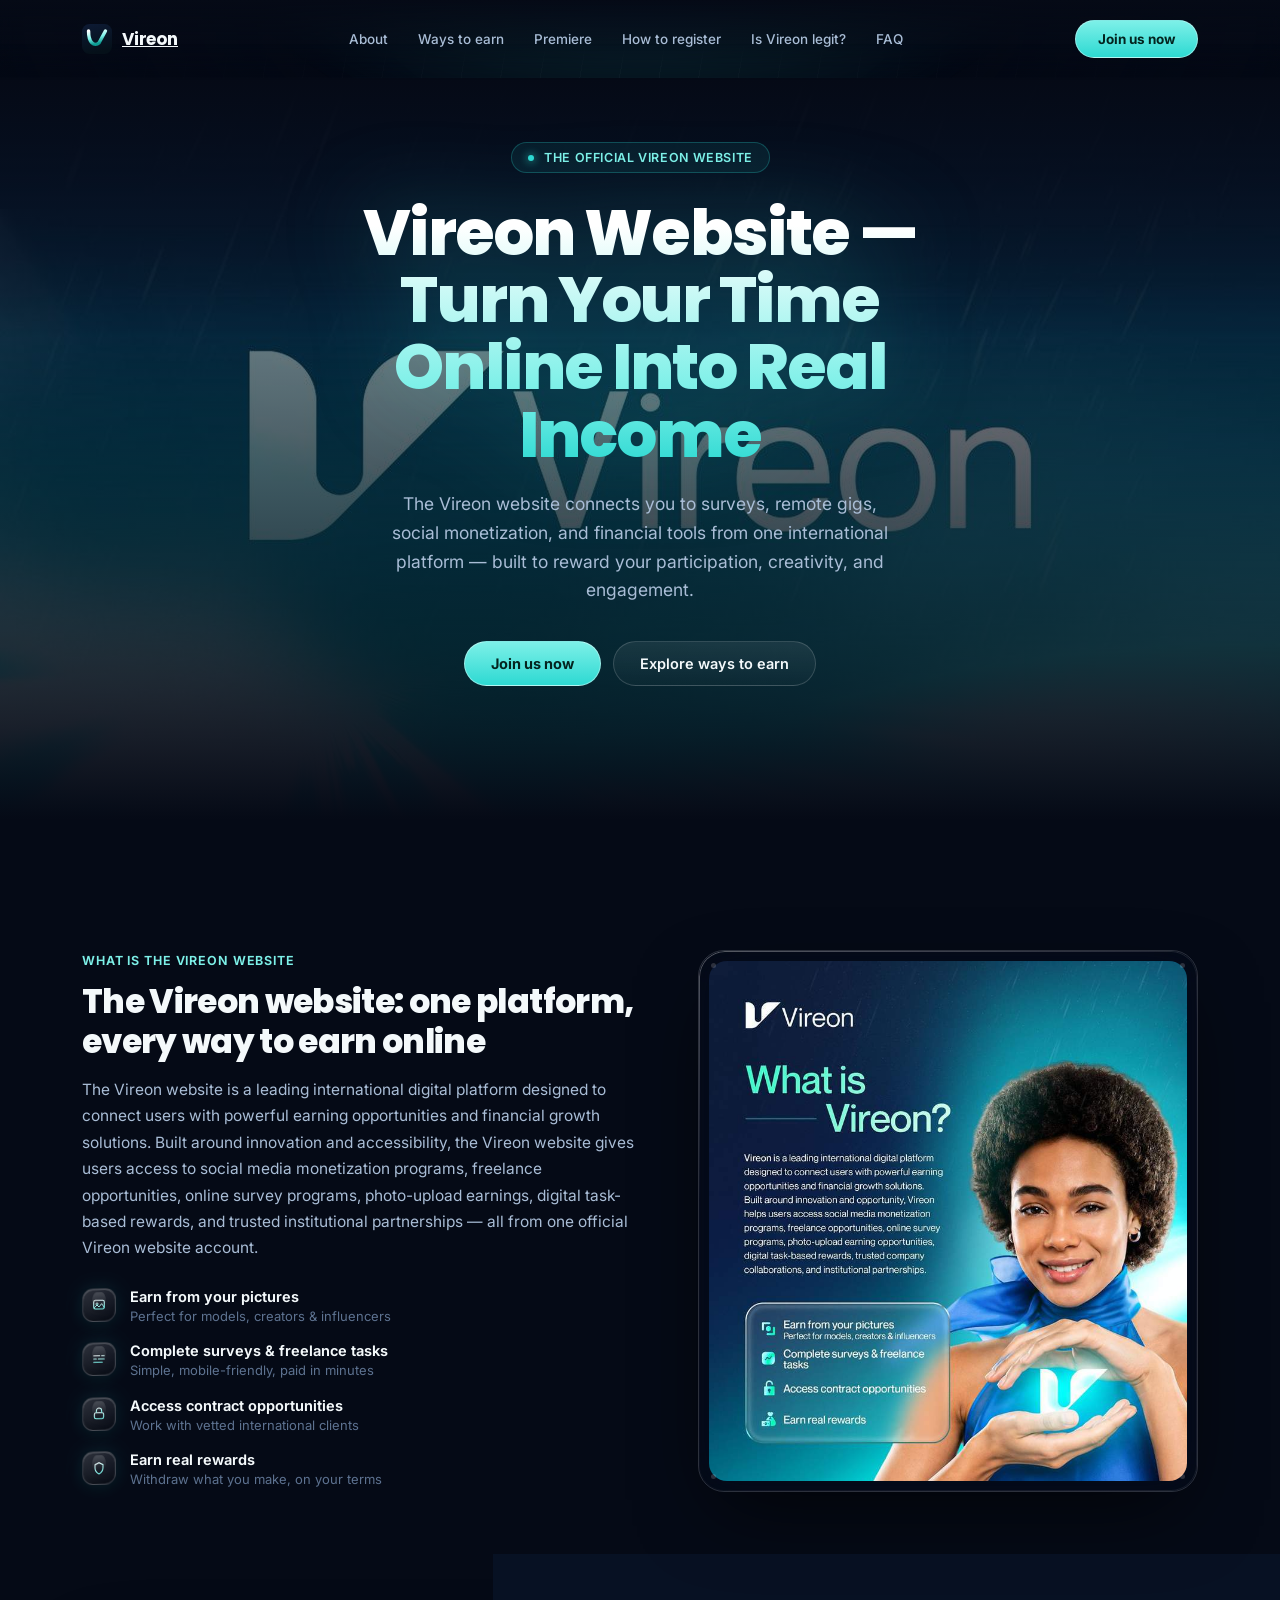
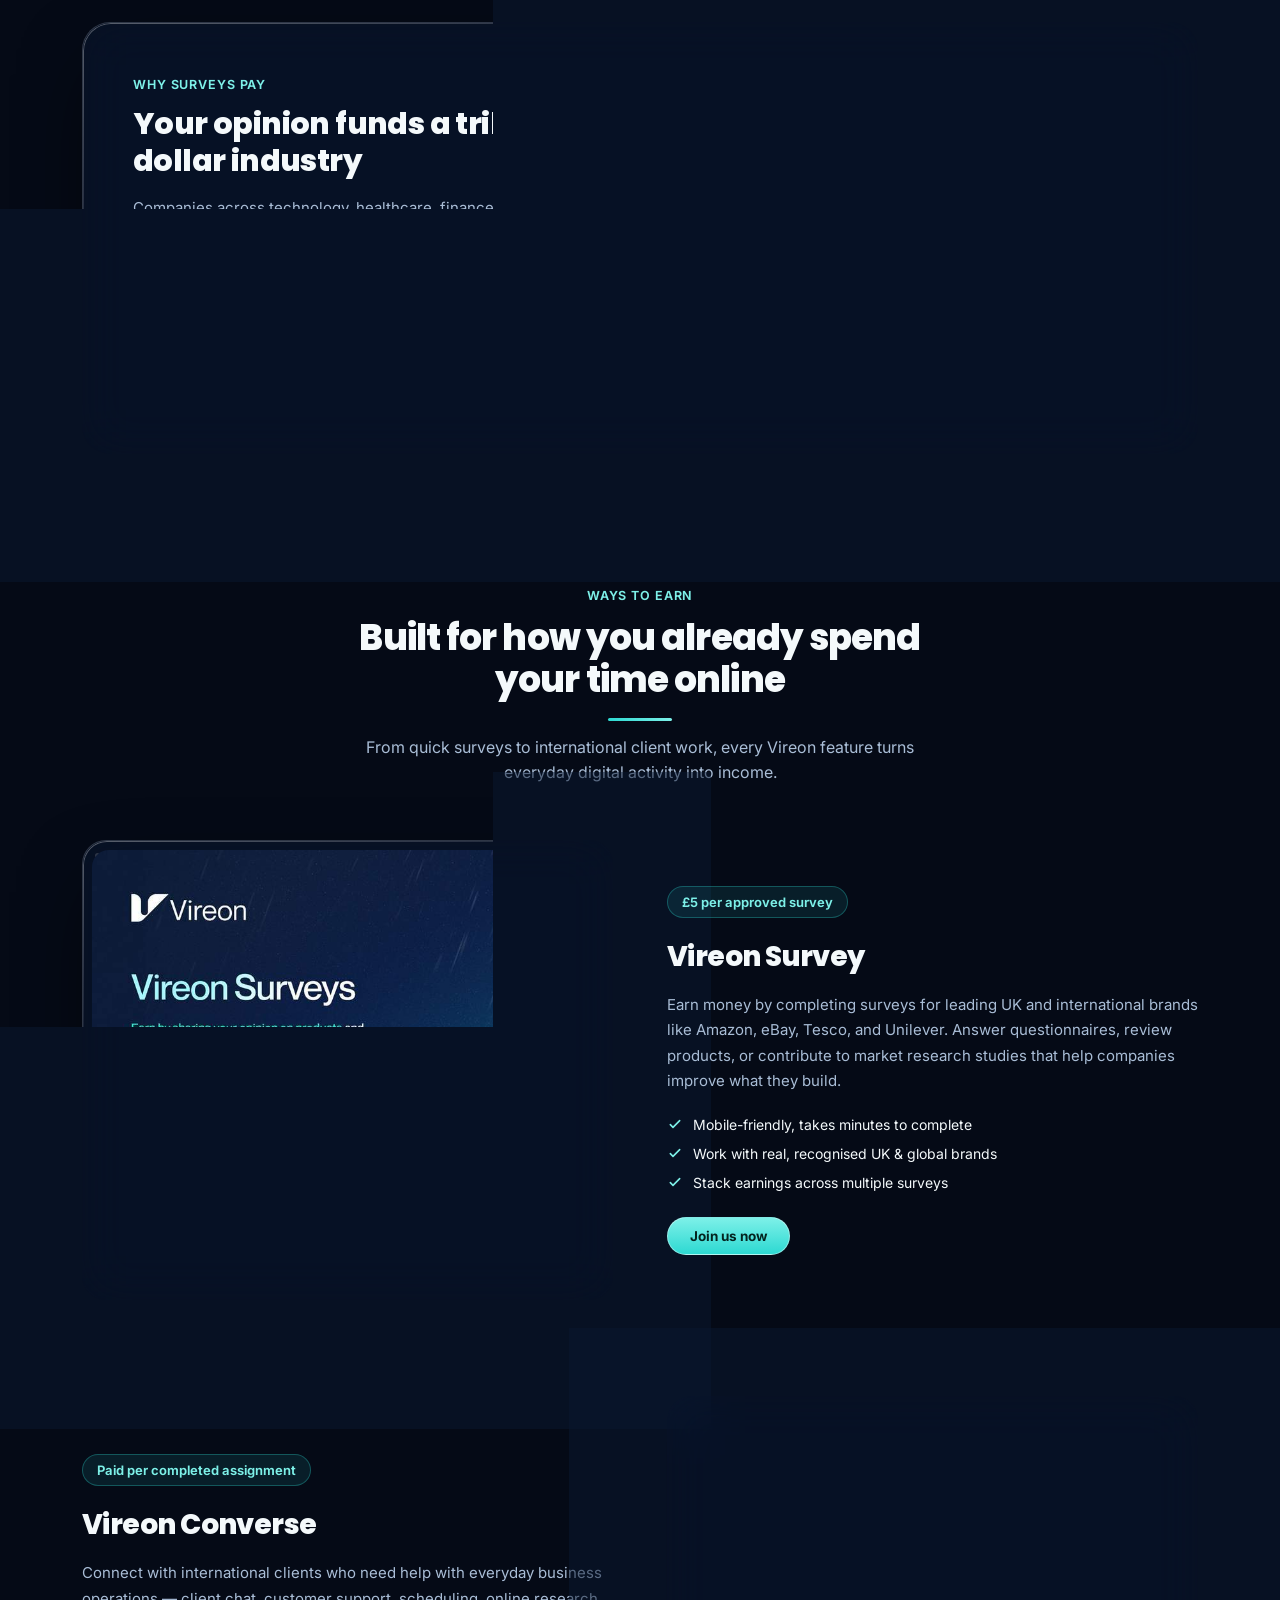
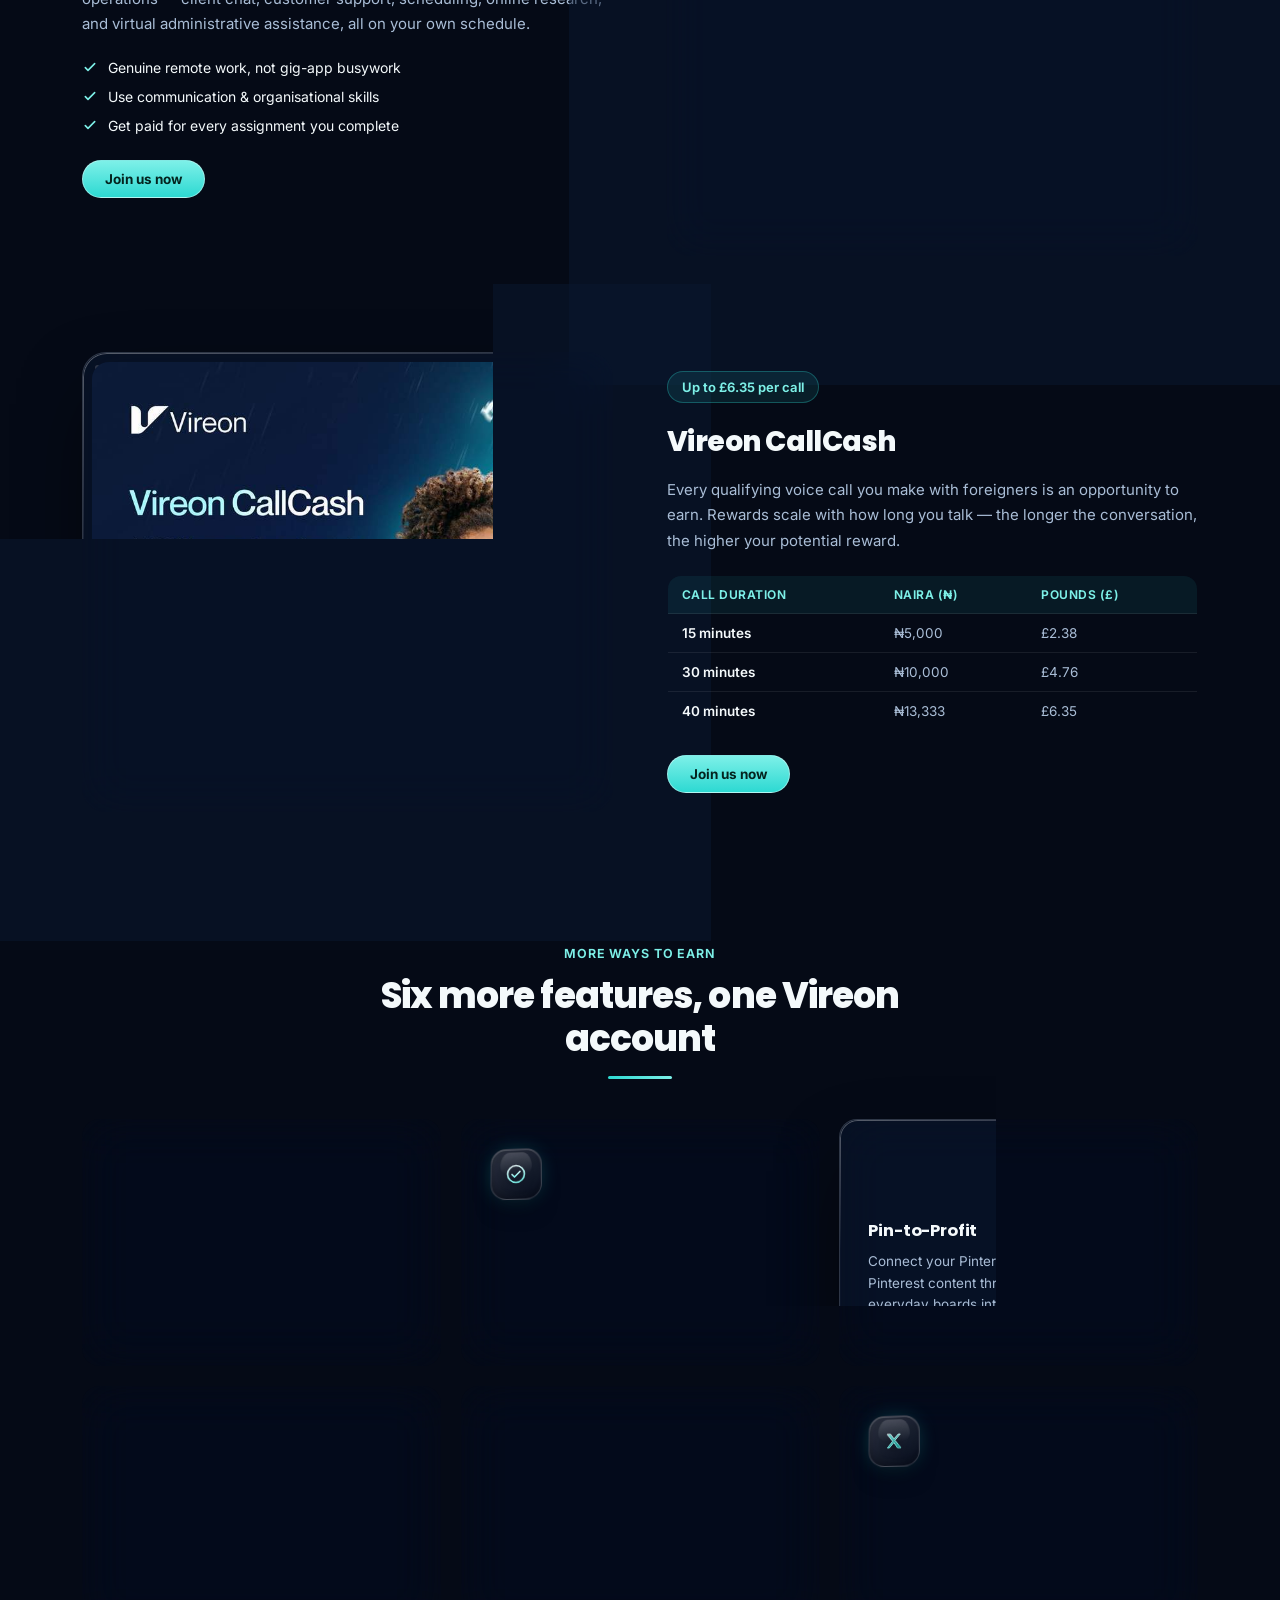
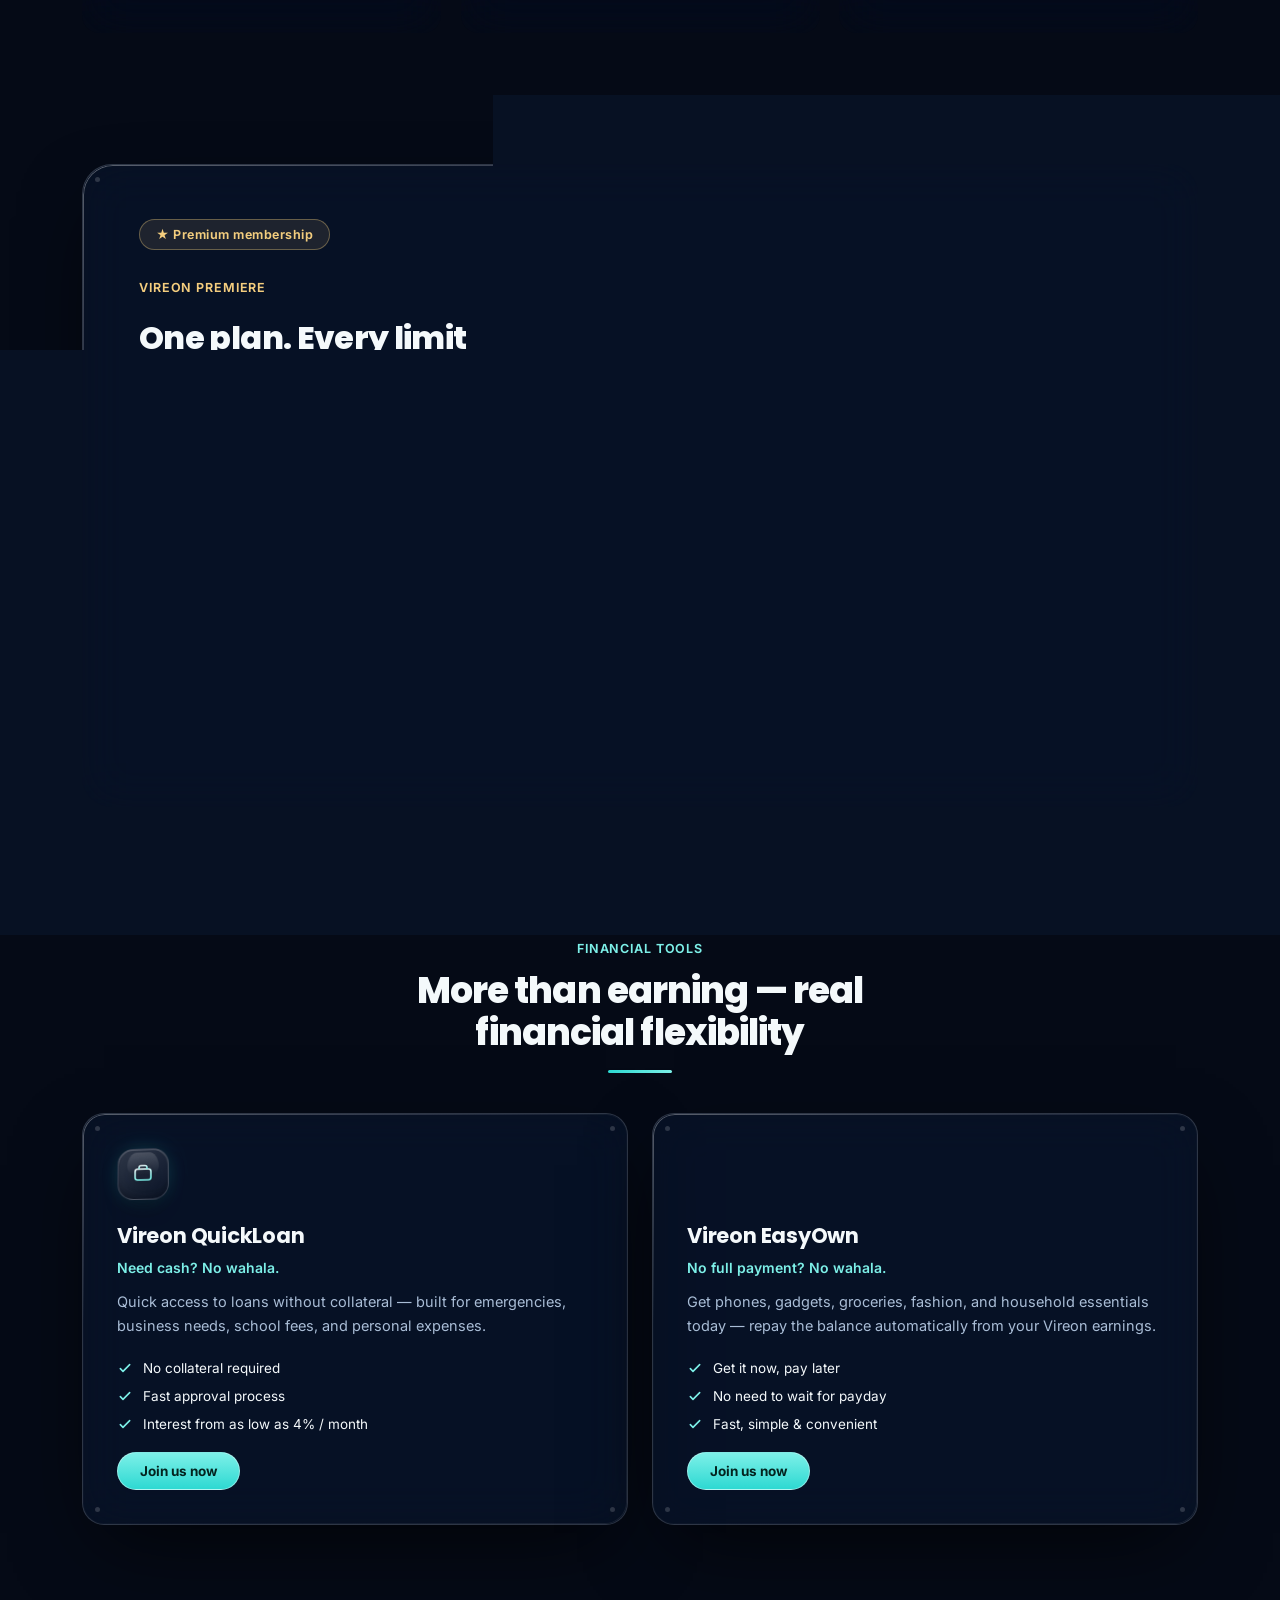
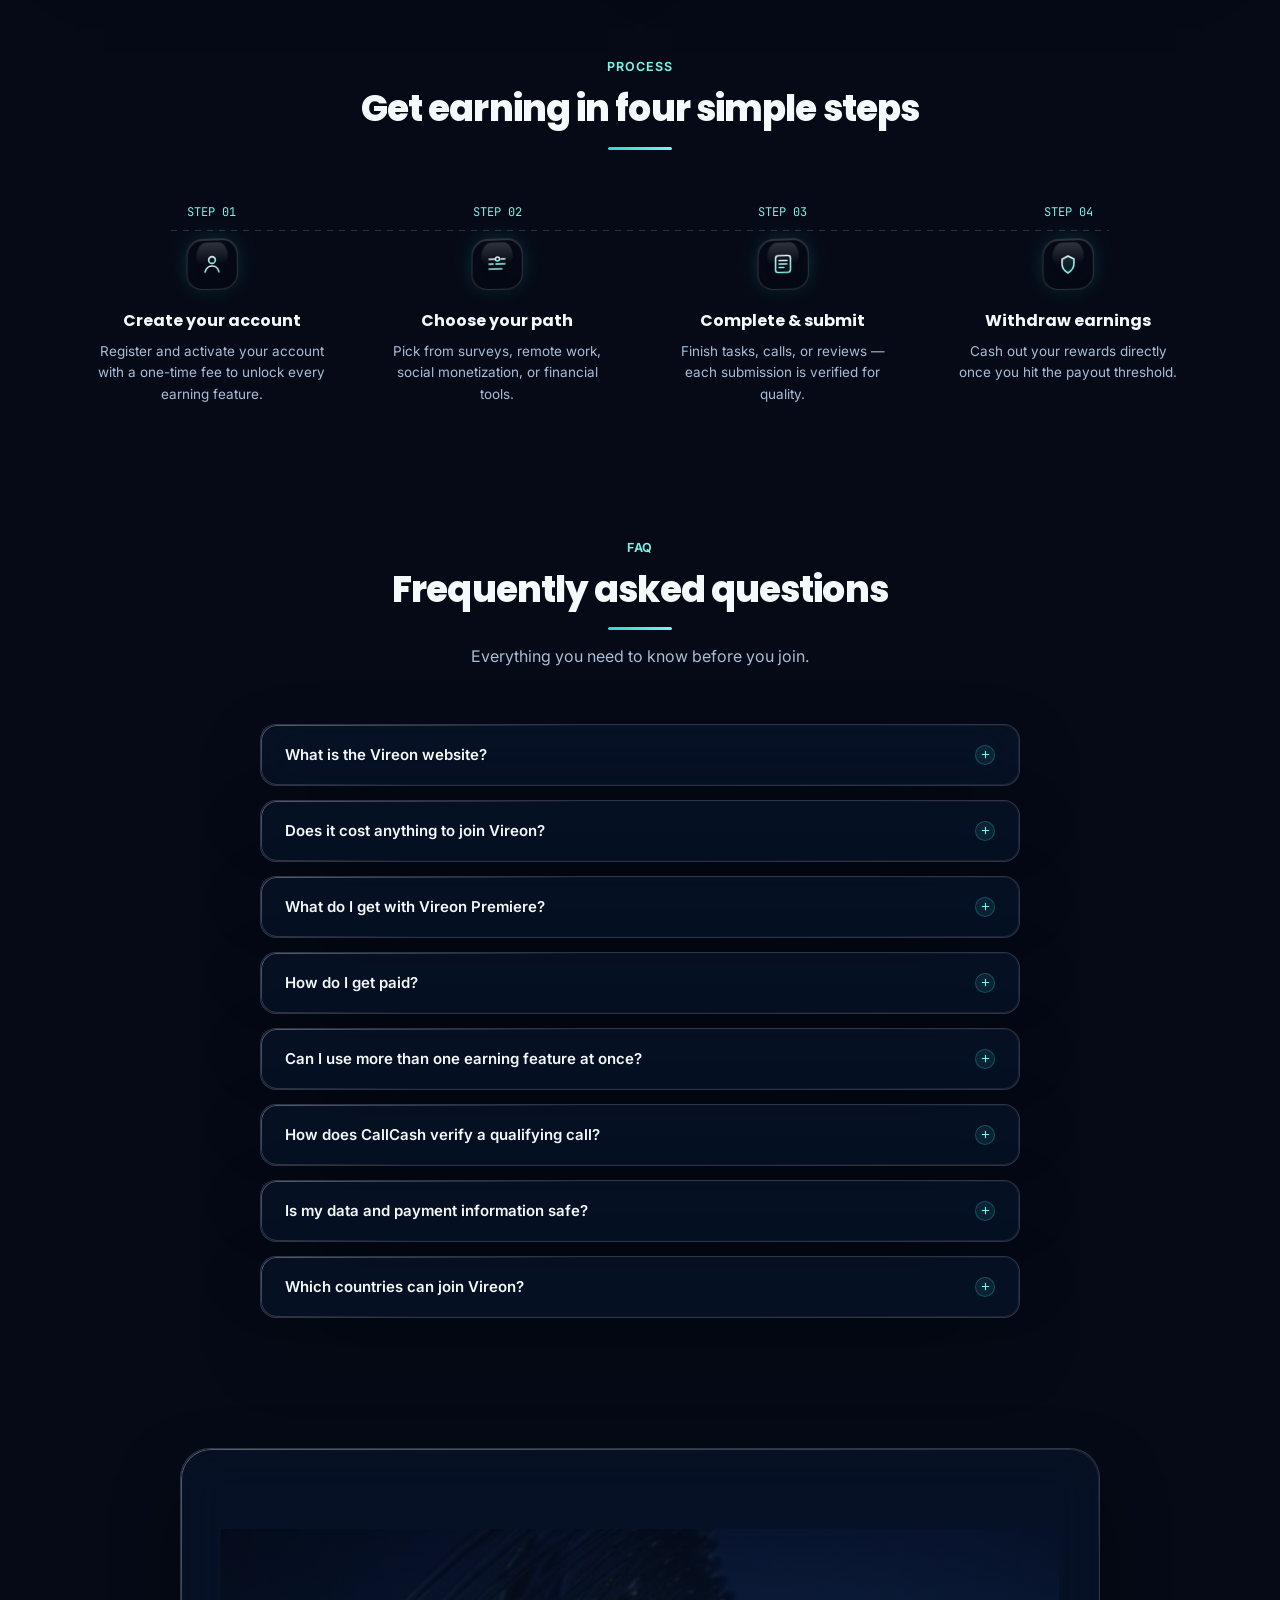
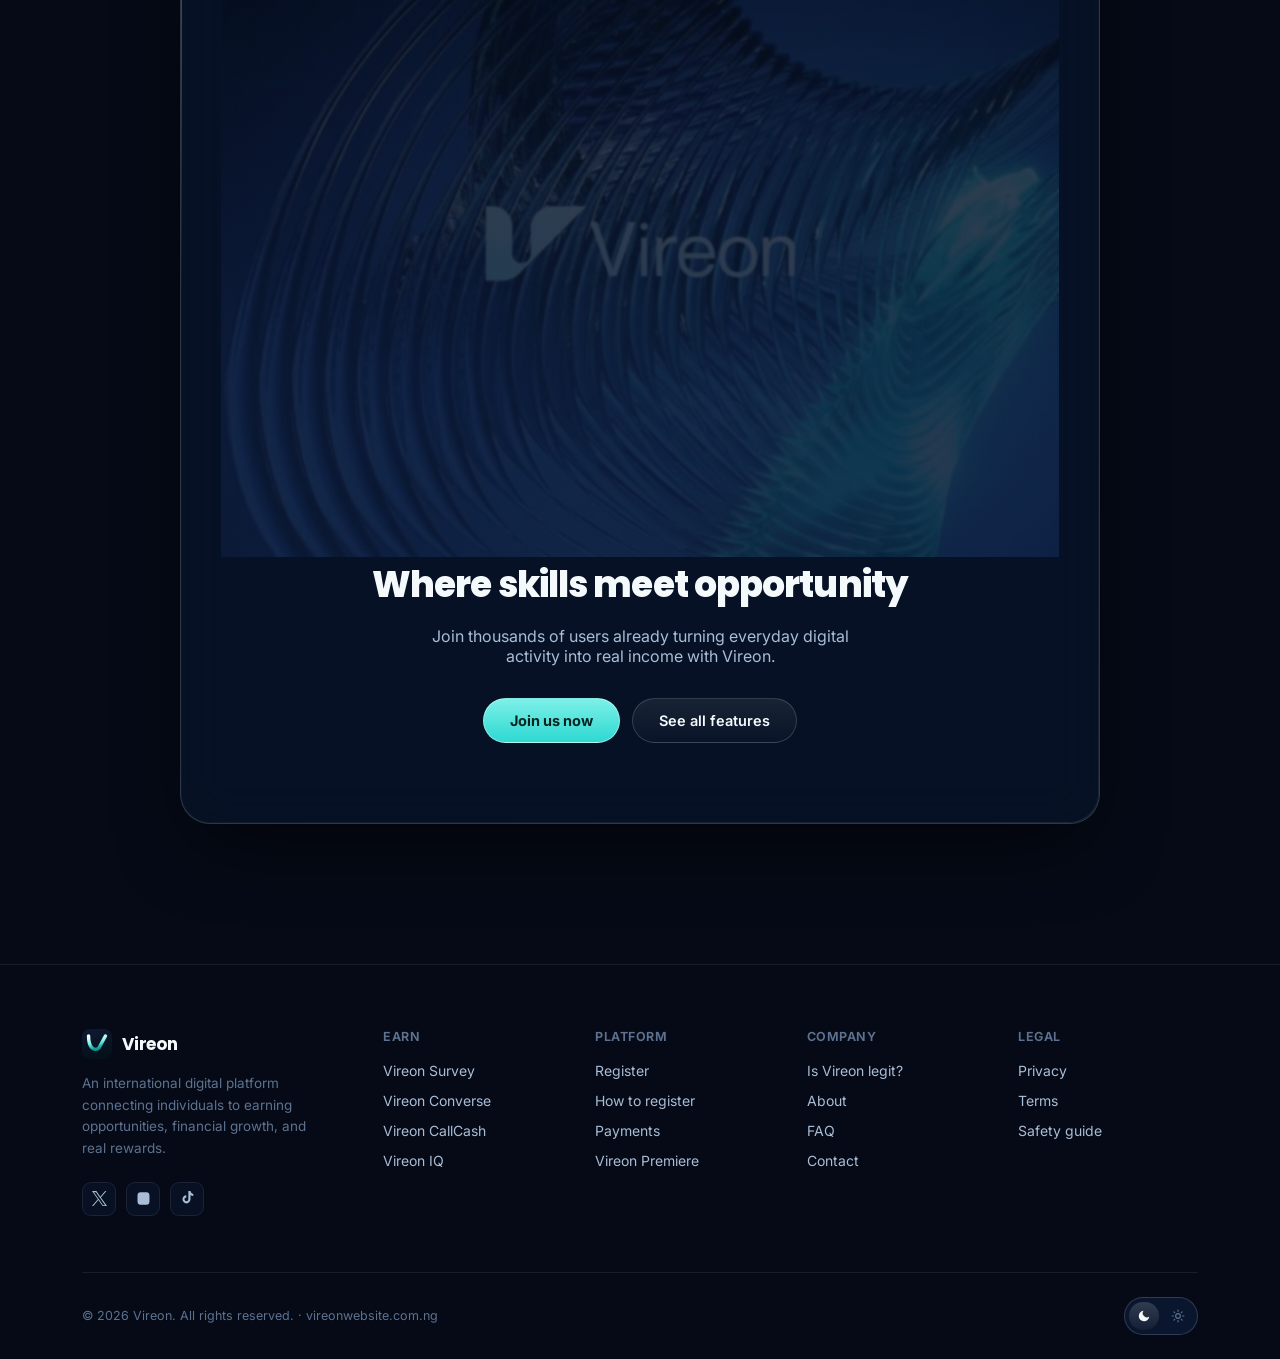
==== index.html @ c69284f3 "Add "+₦500 for bank charges" note next to every ₦14,500 price label Adds a small gold pill badge bes" ====
<!DOCTYPE html>
<html lang="en">
<head>
<meta charset="UTF-8" />
<meta name="viewport" content="width=device-width, initial-scale=1, viewport-fit=cover" />
<meta name="format-detection" content="telephone=no" />

<meta name="robots" content="index,follow,max-snippet:-1,max-image-preview:large,max-video-preview:-1" />
<meta name="googlebot" content="index,follow,max-snippet:-1,max-image-preview:large,max-video-preview:-1" />
<link rel="canonical" href="https://vireonwebsite.com.ng/" />

<meta name="theme-color" content="#050a16" />

<title>Vireon Website — Official Site to Register & Earn from Surveys, Gigs and More</title>
<meta name="title" content="Vireon Website — Official Site to Register & Earn from Surveys, Gigs and More" />
<meta name="description" content="The Vireon website is the official international earning platform. Register to access Vireon Survey, Converse, CallCash, IQ and more, plus financial tools like QuickLoan and EasyOwn. Join Vireon Premiere for unlimited earning." />
<meta name="keywords" content="Vireon website, Vireon, official Vireon website, Vireon platform, Vireon registration, Vireon login, Vireon Survey, Vireon Converse, Vireon CallCash, Vireon IQ, Vireon Premiere, Vireon QuickLoan, Vireon EasyOwn, earn online Nigeria, earn in pounds Nigeria" />
<meta name="author" content="Vireon" />

<link rel="manifest" href="/manifest.webmanifest" />
<meta name="application-name" content="Vireon" />
<meta name="apple-mobile-web-app-title" content="Vireon" />
<meta name="apple-mobile-web-app-capable" content="yes" />
<meta name="apple-mobile-web-app-status-bar-style" content="black-translucent" />
<meta name="mobile-web-app-capable" content="yes" />

<link rel="icon" href="/assets/logo.svg" type="image/svg+xml" />
<link rel="shortcut icon" href="/assets/icons/favicon.ico" />
<link rel="icon" href="/assets/icons/favicon.ico" sizes="any" />
<link rel="icon" type="image/png" sizes="32x32" href="/assets/icons/favicon-32x32.png" />
<link rel="icon" type="image/png" sizes="16x16" href="/assets/icons/favicon-16x16.png" />
<link rel="apple-touch-icon" sizes="180x180" href="/assets/icons/apple-touch-icon.png" />
<link rel="mask-icon" href="/assets/icons/safari-pinned-tab.svg" color="#2dd9d2" />
<meta name="msapplication-config" content="/browserconfig.xml" />
<meta name="msapplication-TileColor" content="#050a16" />

<meta property="og:locale" content="en_NG" />
<meta property="og:type" content="website" />
<meta property="og:site_name" content="Vireon" />
<meta property="og:url" content="https://vireonwebsite.com.ng/" />
<meta property="og:title" content="Vireon Website — Official Site to Register & Earn from Surveys, Gigs and More" />
<meta property="og:description" content="The Vireon website is the official international earning platform. Register to access Vireon Survey, Converse, CallCash, IQ and more, plus financial tools like QuickLoan and EasyOwn. Join Vireon Premiere for unlimited earning." />
<meta property="og:image" content="https://vireonwebsite.com.ng/assets/images/og-image.jpg" />
<meta property="og:image:secure_url" content="https://vireonwebsite.com.ng/assets/images/og-image.jpg" />
<meta property="og:image:width" content="1200" />
<meta property="og:image:height" content="630" />
<meta property="og:image:alt" content="Vireon — where skills meet opportunity" />

<meta name="twitter:card" content="summary_large_image" />
<meta name="twitter:url" content="https://vireonwebsite.com.ng/" />
<meta name="twitter:title" content="Vireon Website — Official Site to Register & Earn from Surveys, Gigs and More" />
<meta name="twitter:description" content="The Vireon website is the official international earning platform. Register to access Vireon Survey, Converse, CallCash, IQ and more, plus financial tools like QuickLoan and EasyOwn. Join Vireon Premiere for unlimited earning." />
<meta name="twitter:image" content="https://vireonwebsite.com.ng/assets/images/og-image.jpg" />
<meta name="twitter:image:alt" content="Vireon — where skills meet opportunity" />

<link rel="alternate" href="https://vireonwebsite.com.ng/" hreflang="en-NG" />
<link rel="alternate" href="https://vireonwebsite.com.ng/" hreflang="en" />
<link rel="alternate" href="https://vireonwebsite.com.ng/" hreflang="x-default" />
<meta name="geo.region" content="NG" />
<meta name="geo.placename" content="Nigeria" />

<link rel="preload" as="image" href="/assets/images/hero_bg.jpg" fetchpriority="high" />
<link rel="preconnect" href="https://fonts.googleapis.com" />
<link rel="preconnect" href="https://fonts.gstatic.com" crossorigin />
<link href="https://fonts.googleapis.com/css2?family=Poppins:wght@500;600;700;800&family=Inter:wght@400;500;600;700&family=JetBrains+Mono:wght@500&display=swap" rel="stylesheet">
<link rel="stylesheet" href="/assets/css/vireon-premium.css?v=20260706e" />
<noscript><style>.reveal,.reveal-left,.reveal-right{opacity:1 !important;transform:none !important;}.img-reveal{animation:none !important;background:none !important;}.img-reveal img{opacity:1 !important;transform:none !important;filter:none !important;}</style></noscript>

<script type="application/ld+json">
{
  "@context": "https://schema.org",
  "@graph": [
    {
      "@type": "Organization",
      "@id": "https://vireonwebsite.com.ng/#organization",
      "name": "Vireon",
      "url": "https://vireonwebsite.com.ng/",
      "logo": {
        "@type": "ImageObject",
        "url": "https://vireonwebsite.com.ng/assets/images/vireon-logo-full.jpg",
        "width": 800,
        "height": 240
      },
      "image": "https://vireonwebsite.com.ng/assets/images/og-image.jpg",
      "description": "Vireon is an international digital platform connecting individuals with multiple online earning opportunities, including surveys, remote work, social monetization, and financial tools.",
      "email": "support@vireonwebsite.com.ng",
      "sameAs": []
    },
    {
      "@type": "WebSite",
      "@id": "https://vireonwebsite.com.ng/#website",
      "name": "Vireon Website",
      "alternateName": ["Vireon", "Vireon Platform", "Official Vireon Website"],
      "url": "https://vireonwebsite.com.ng/",
      "description": "The Vireon website connects you to surveys, remote gigs, social monetization, and financial tools from one international earning platform.",
      "publisher": {
        "@id": "https://vireonwebsite.com.ng/#organization"
      },
      "inLanguage": "en",
      "potentialAction": {
        "@type": "SearchAction",
        "target": "https://vireonwebsite.com.ng/?s={search_term_string}",
        "query-input": "required name=search_term_string"
      }
    },
    {
      "@type": "WebPage",
      "@id": "https://vireonwebsite.com.ng/#webpage",
      "name": "Vireon Website — Official Site to Register & Earn from Surveys, Gigs and More",
      "url": "https://vireonwebsite.com.ng/",
      "isPartOf": {
        "@id": "https://vireonwebsite.com.ng/#website"
      },
      "about": {
        "@id": "https://vireonwebsite.com.ng/#organization"
      },
      "primaryImageOfPage": {
        "@type": "ImageObject",
        "url": "https://vireonwebsite.com.ng/assets/images/og-image.jpg"
      },
      "inLanguage": "en",
      "datePublished": "2026-06-01",
      "dateModified": "2026-07-01",
      "description": "The Vireon website is the official international earning platform. Register to access Vireon Survey, Converse, CallCash, IQ and more, plus financial tools like QuickLoan and EasyOwn. Join Vireon Premiere for unlimited earning."
    },
    {
      "@type": "BreadcrumbList",
      "@id": "https://vireonwebsite.com.ng/#breadcrumbs",
      "itemListElement": [
        {
          "@type": "ListItem",
          "position": 1,
          "name": "Home",
          "item": "https://vireonwebsite.com.ng/"
        }
      ]
    },
    {
      "@type": "SiteNavigationElement",
      "@id": "https://vireonwebsite.com.ng/#sitenav",
      "name": [
        "About",
        "Ways to earn",
        "Premiere",
        "How to register",
        "Is Vireon legit?",
        "FAQ"
      ],
      "url": [
        "https://vireonwebsite.com.ng/#about",
        "https://vireonwebsite.com.ng/#earn",
        "https://vireonwebsite.com.ng/#premiere",
        "https://vireonwebsite.com.ng/how-to-register.html",
        "https://vireonwebsite.com.ng/vireon-platform.html",
        "https://vireonwebsite.com.ng/#faq"
      ]
    },
    {
      "@type": "SoftwareApplication",
      "@id": "https://vireonwebsite.com.ng/#app",
      "name": "Vireon",
      "applicationCategory": [
        "BusinessApplication",
        "FinanceApplication"
      ],
      "operatingSystem": "Web, Android, iOS",
      "url": "https://vireonwebsite.com.ng/",
      "downloadUrl": "https://vireonwebsite.com.ng/register.html",
      "image": "https://vireonwebsite.com.ng/assets/images/vireon-logo-full.jpg",
      "publisher": {
        "@id": "https://vireonwebsite.com.ng/#organization"
      },
      "description": "Vireon connects you to surveys, remote gigs, social monetization, and financial tools from one international earning platform.",
      "offers": {
        "@type": "Offer",
        "name": "Vireon Premiere",
        "priceCurrency": "NGN",
        "price": 14500,
        "description": "One-time Vireon Premiere registration, unlocking every earning feature with no limits."
      }
    },
    {
      "@type": "Service",
      "@id": "https://vireonwebsite.com.ng/#service",
      "name": "Vireon Digital Earning Platform",
      "provider": {
        "@id": "https://vireonwebsite.com.ng/#organization"
      },
      "serviceType": "Online surveys, remote work, social media monetization, financial tools",
      "areaServed": {
        "@type": "Place",
        "name": "International"
      },
      "url": "https://vireonwebsite.com.ng/",
      "description": "Vireon transforms everyday online activity into real income, with financial tools like QuickLoan and EasyOwn."
    },
    {
      "@type": "FAQPage",
      "@id": "https://vireonwebsite.com.ng/#faq",
      "mainEntity": [
        {
          "@type": "Question",
          "name": "What is the Vireon website?",
          "acceptedAnswer": {
            "@type": "Answer",
            "text": "The Vireon website (vireonwebsite.com.ng) is the official home of Vireon — an international platform where you register once for Vireon Premiere and unlock every earning feature: Survey, Converse, CallCash, IQ, and more, plus financial tools like QuickLoan and EasyOwn. Read our platform safety guide if you're unsure you're on the official site."
          }
        },
        {
          "@type": "Question",
          "name": "Does it cost anything to join Vireon?",
          "acceptedAnswer": {
            "@type": "Answer",
            "text": "Yes. There's one package — Vireon Premiere — priced at a one-time ₦14,500. That single registration unlocks every earning feature on the platform, with no separate tiers or recurring charges. See the Payments page for the full checkout breakdown."
          }
        },
        {
          "@type": "Question",
          "name": "What do I get with Vireon Premiere?",
          "acceptedAnswer": {
            "@type": "Answer",
            "text": "Vireon Premiere is a one-time ₦14,500 registration that unlocks unlimited daily task submissions, 24-hour priority withdrawals, and bonus multipliers across CallCash and Streak Reward. See the Vireon Premiere page for the full benefits list, or the registration guide to get started."
          }
        },
        {
          "@type": "Question",
          "name": "How do I get paid?",
          "acceptedAnswer": {
            "@type": "Answer",
            "text": "Every approved task, review, call, or activity adds to your Vireon balance in real time. Once you reach the withdrawal threshold for a feature, you can request a payout from your dashboard."
          }
        },
        {
          "@type": "Question",
          "name": "Can I use more than one earning feature at once?",
          "acceptedAnswer": {
            "@type": "Answer",
            "text": "Yes. Most users combine several features — for example, Surveys and Streak Reward together — to maximise their weekly earnings from a single account."
          }
        },
        {
          "@type": "Question",
          "name": "How does CallCash verify a qualifying call?",
          "acceptedAnswer": {
            "@type": "Answer",
            "text": "CallCash tracks call duration through the connected feature in-app, and rewards are calculated automatically once a call meets the minimum qualifying length."
          }
        },
        {
          "@type": "Question",
          "name": "Is my data and payment information safe?",
          "acceptedAnswer": {
            "@type": "Answer",
            "text": "Vireon never shares your personal data with third parties without consent, and all payment information is handled through secure, encrypted channels."
          }
        },
        {
          "@type": "Question",
          "name": "Which countries can join Vireon?",
          "acceptedAnswer": {
            "@type": "Answer",
            "text": "Vireon is built as an international platform. Some features, like UK-brand surveys, are tailored to specific regions, while others such as Converse and Streak Reward are open globally."
          }
        }
      ]
    },
    {
      "@type": "ImageObject",
      "@id": "https://vireonwebsite.com.ng/assets/images/hero_bg.jpg#image",
      "contentUrl": "https://vireonwebsite.com.ng/assets/images/hero_bg.jpg",
      "url": "https://vireonwebsite.com.ng/assets/images/hero_bg.jpg",
      "name": "Vireon hero background",
      "description": "Abstract liquid glass background used on the Vireon homepage hero section",
      "width": 1400,
      "height": 1050,
      "creditText": "Vireon",
      "creator": {
        "@id": "https://vireonwebsite.com.ng/#organization"
      },
      "copyrightNotice": "© Vireon"
    },
    {
      "@type": "ImageObject",
      "@id": "https://vireonwebsite.com.ng/assets/images/about.jpg#image",
      "contentUrl": "https://vireonwebsite.com.ng/assets/images/about.jpg",
      "url": "https://vireonwebsite.com.ng/assets/images/about.jpg",
      "name": "What is Vireon",
      "description": "Vireon user holding the glowing Vireon V logo",
      "width": 800,
      "height": 960,
      "creditText": "Vireon",
      "creator": {
        "@id": "https://vireonwebsite.com.ng/#organization"
      },
      "copyrightNotice": "© Vireon"
    },
    {
      "@type": "ImageObject",
      "@id": "https://vireonwebsite.com.ng/assets/images/feat_survey.jpg#image",
      "contentUrl": "https://vireonwebsite.com.ng/assets/images/feat_survey.jpg",
      "url": "https://vireonwebsite.com.ng/assets/images/feat_survey.jpg",
      "name": "Vireon Survey",
      "description": "User completing a Vireon Survey and earning £5 per submission",
      "width": 900,
      "height": 1029,
      "creditText": "Vireon",
      "creator": {
        "@id": "https://vireonwebsite.com.ng/#organization"
      },
      "copyrightNotice": "© Vireon"
    },
    {
      "@type": "ImageObject",
      "@id": "https://vireonwebsite.com.ng/assets/images/feat_converse.jpg#image",
      "contentUrl": "https://vireonwebsite.com.ng/assets/images/feat_converse.jpg",
      "url": "https://vireonwebsite.com.ng/assets/images/feat_converse.jpg",
      "name": "Vireon Converse",
      "description": "User assisting international clients through Vireon Converse",
      "width": 900,
      "height": 1029,
      "creditText": "Vireon",
      "creator": {
        "@id": "https://vireonwebsite.com.ng/#organization"
      },
      "copyrightNotice": "© Vireon"
    },
    {
      "@type": "ImageObject",
      "@id": "https://vireonwebsite.com.ng/assets/images/feat_callcash.jpg#image",
      "contentUrl": "https://vireonwebsite.com.ng/assets/images/feat_callcash.jpg",
      "url": "https://vireonwebsite.com.ng/assets/images/feat_callcash.jpg",
      "name": "Vireon CallCash",
      "description": "User earning rewards from a qualifying Vireon CallCash call",
      "width": 900,
      "height": 1029,
      "creditText": "Vireon",
      "creator": {
        "@id": "https://vireonwebsite.com.ng/#organization"
      },
      "copyrightNotice": "© Vireon"
    }
  ]
}
</script>
</head>
<body>
<svg width="0" height="0" style="position:absolute">
    <defs>
      <linearGradient id="iG" x1="0" y1="0" x2="0.3" y2="1">
        <stop offset="0%" style="stop-color:var(--text-hi)"/>
        <stop offset="100%" style="stop-color:var(--cyan-soft)"/>
      </linearGradient>
      <linearGradient id="iGSoft" x1="0" y1="0" x2="1" y2="1">
        <stop offset="0%" style="stop-color:var(--cyan-soft)"/>
        <stop offset="100%" style="stop-color:var(--cyan-deep)"/>
      </linearGradient>
    </defs>
  </svg>
<div class="bg-vignette"></div>
  <div class="bg-glow-top"></div>
  <div class="bg-dots"></div>
  <div class="bg-rain"></div>
  <div class="header-fill"></div>
<header>
    <a class="brand" href="/index.html">
      <img class="brand-mark" src="/assets/logo.svg" width="30" height="30" alt="Vireon logo" />
      Vireon
    </a>
    <nav class="nav-links">
      <a href="/index.html#about">About</a>
      <a href="/index.html#earn">Ways to earn</a>
      <a href="/index.html#premiere">Premiere</a>
      <a href="/how-to-register.html">How to register</a>
      <a href="/vireon-platform.html">Is Vireon legit?</a>
      <a href="/index.html#faq">FAQ</a>
    </nav>
    <div class="header-actions" style="display:flex;align-items:center;gap:10px;">
      <a href="/register.html" class="btn-pill primary">Join us now</a>
      <button class="menu-btn" aria-label="Open menu">
        <svg viewBox="0 0 24 24" fill="none" stroke="currentColor" stroke-width="2" stroke-linecap="round"><path d="M4 7h16M4 12h16M4 17h16"/></svg>
      </button>
    </div>
  </header>

  <div class="mobile-nav">
    <div class="mobile-nav-panel">
      <button class="mobile-nav-close" aria-label="Close menu">
        <svg width="16" height="16" viewBox="0 0 24 24" fill="none" stroke="currentColor" stroke-width="2" stroke-linecap="round"><path d="M6 6l12 12M18 6L6 18"/></svg>
      </button>
      <a href="/index.html#about">About</a>
      <a href="/index.html#earn">Ways to earn</a>
      <a href="/index.html#premiere">Premiere</a>
      <a href="/how-to-register.html">How to register</a>
      <a href="/vireon-platform.html">Is Vireon legit?</a>
      <a href="/index.html#faq">FAQ</a>
      <a href="/register.html" style="color:var(--cyan-soft);">Join us now &rarr;</a>
    </div>
  </div>
  <section class="hero">
    <div class="hero-bg img-reveal"><img src="/assets/images/hero_bg.jpg" alt="Vireon abstract liquid glow background" width="1400" height="1050" loading="eager" fetchpriority="high"/></div>
    <div class="hero-inner">
      <div class="eyebrow"><span class="dot"></span>The official Vireon website</div>
      <h1>Vireon Website — Turn Your Time Online Into Real Income</h1>
      <p class="sub">The Vireon website connects you to surveys, remote gigs, social monetization, and financial tools from one international platform — built to reward your participation, creativity, and engagement.</p>
      <div class="hero-cta">
        <a href="/register.html" class="btn-pill primary">Join us now</a>
        <a href="#earn" class="btn-pill">Explore ways to earn</a>
      </div>
    </div>
  </section>

  <main>

    <!-- ABOUT -->
    <section class="section" id="about">
      <div class="container about-grid">
        <div class="about-copy reveal">
          <span class="eyebrow-sm">What is the Vireon website</span>
          <h2>The Vireon website: one platform, every way to earn online</h2>
          <p>The Vireon website is a leading international digital platform designed to connect users with powerful earning opportunities and financial growth solutions. Built around innovation and accessibility, the Vireon website gives users access to social media monetization programs, freelance opportunities, online survey programs, photo-upload earnings, digital task-based rewards, and trusted institutional partnerships — all from one official Vireon website account.</p>
          <div class="about-list">
            <div class="about-item reveal">
              <div class="icon3d sm"><svg viewBox="0 0 24 24" fill="none"><rect x="4" y="5" width="16" height="13" rx="2.5" stroke="url(#iG)" stroke-width="1.6"/><circle cx="9" cy="10.5" r="1.6" stroke="url(#iG)" stroke-width="1.4"/><path d="M5 16l4-4 3 3 4-5 4 6" stroke="url(#iG)" stroke-width="1.4" stroke-linecap="round" stroke-linejoin="round"/></svg></div>
              <div><h4>Earn from your pictures</h4><p>Perfect for models, creators &amp; influencers</p></div>
            </div>
            <div class="about-item reveal">
              <div class="icon3d sm"><svg viewBox="0 0 24 24" fill="none"><path d="M4 7h9M16 7h4M4 12h4M11 12h9M4 17h13" stroke="url(#iG)" stroke-width="1.6" stroke-linecap="round"/></svg></div>
              <div><h4>Complete surveys &amp; freelance tasks</h4><p>Simple, mobile-friendly, paid in minutes</p></div>
            </div>
            <div class="about-item reveal">
              <div class="icon3d sm"><svg viewBox="0 0 24 24" fill="none"><rect x="5" y="10" width="14" height="9" rx="2.5" stroke="url(#iG)" stroke-width="1.6"/><path d="M8 10V7a4 4 0 0 1 8 0v3" stroke="url(#iG)" stroke-width="1.6"/></svg></div>
              <div><h4>Access contract opportunities</h4><p>Work with vetted international clients</p></div>
            </div>
            <div class="about-item reveal">
              <div class="icon3d sm"><svg viewBox="0 0 24 24" fill="none"><path d="M12 21c-3.5-2-6-5.2-6-9V7l6-3 6 3v5c0 3.8-2.5 7-6 9Z" stroke="url(#iG)" stroke-width="1.6"/></svg></div>
              <div><h4>Earn real rewards</h4><p>Withdraw what you make, on your terms</p></div>
            </div>
          </div>
        </div>
        <div class="about-photo glass reveal img-reveal">
          <span class="corner-dot tl"></span><span class="corner-dot tr"></span><span class="corner-dot bl"></span><span class="corner-dot br"></span>
          <img src="/assets/images/about.jpg" alt="Vireon user holding the glowing Vireon V logo, representing the Vireon earning platform" width="800" height="960" loading="lazy"/>
        </div>
      </div>
    </section>

    <!-- MARKET OPPORTUNITY -->
    <section class="section">
      <div class="container">
        <div class="market-card glass reveal">
          <div class="market-grid">
            <div class="market-copy">
              <span class="eyebrow-sm">Why surveys pay</span>
              <h2>Your opinion funds a trillion-dollar industry</h2>
              <p>Companies across technology, healthcare, finance, retail, and entertainment spend billions every year on market research. Every survey response helps businesses improve products, test ideas, and reduce risk — and Vireon makes sure you're rewarded for contributing it.</p>
              <div class="market-stats">
                <div><div class="n">$1.57T+</div><div class="l">Market research industry worth</div></div>
                <div><div class="n">Billions</div><div class="l">Spent yearly on consumer insight</div></div>
              </div>
            </div>
            <div class="market-img img-reveal"><img src="/assets/images/stats_bg.jpg" alt="Chart comparing Vireon earning potential against Amazon, Swagbucks, Toluna, Survey Junkie, Pinecone Research and LifePoints" width="850" height="972" loading="lazy"/></div>
          </div>
        </div>
      </div>
    </section>

    <!-- SPOTLIGHT FEATURES -->
    <section class="section" id="earn">
      <div class="section-head reveal">
        <span class="eyebrow-sm">Ways to earn</span>
        <h2 class="section-title">Built for how you already spend your time online</h2>
        <p class="section-sub">From quick surveys to international client work, every Vireon feature turns everyday digital activity into income.</p>
      </div>

      <div class="container">

        <div class="spotlight">
          <div class="spot-media glass reveal-left"><span class="corner-dot tl"></span><span class="corner-dot tr"></span><span class="corner-dot bl"></span><span class="corner-dot br"></span><div class="ph img-reveal"><img src="/assets/images/feat_survey.jpg" alt="Woman completing a Vireon Survey on a tablet and earning &pound;5 per submission from brands like Amazon and eBay" width="900" height="1029" loading="lazy"/></div></div>
          <div class="spot-copy reveal-right">
            <span class="badge-pay">£5 per approved survey</span>
            <h3>Vireon Survey</h3>
            <p>Earn money by completing surveys for leading UK and international brands like Amazon, eBay, Tesco, and Unilever. Answer questionnaires, review products, or contribute to market research studies that help companies improve what they build.</p>
            <ul class="spot-feature-list">
              <li><svg width="16" height="16" viewBox="0 0 24 24" fill="none"><path d="M5 13l4 4 10-10" stroke="var(--cyan-soft)" stroke-width="2.4" stroke-linecap="round" stroke-linejoin="round"/></svg>Mobile-friendly, takes minutes to complete</li>
              <li><svg width="16" height="16" viewBox="0 0 24 24" fill="none"><path d="M5 13l4 4 10-10" stroke="var(--cyan-soft)" stroke-width="2.4" stroke-linecap="round" stroke-linejoin="round"/></svg>Work with real, recognised UK &amp; global brands</li>
              <li><svg width="16" height="16" viewBox="0 0 24 24" fill="none"><path d="M5 13l4 4 10-10" stroke="var(--cyan-soft)" stroke-width="2.4" stroke-linecap="round" stroke-linejoin="round"/></svg>Stack earnings across multiple surveys</li>
            </ul>
            <a href="/register.html" class="btn-pill primary">Join us now</a>
          </div>
        </div>

        <div class="spotlight flip">
          <div class="spot-media glass reveal-right"><span class="corner-dot tl"></span><span class="corner-dot tr"></span><span class="corner-dot bl"></span><span class="corner-dot br"></span><div class="ph img-reveal"><img src="/assets/images/feat_converse.jpg" alt="Woman using Vireon Converse to chat with international clients and receive payment notifications" width="900" height="1029" loading="lazy"/></div></div>
          <div class="spot-copy reveal-left">
            <span class="badge-pay">Paid per completed assignment</span>
            <h3>Vireon Converse</h3>
            <p>Connect with international clients who need help with everyday business operations — client chat, customer support, scheduling, online research, and virtual administrative assistance, all on your own schedule.</p>
            <ul class="spot-feature-list">
              <li><svg width="16" height="16" viewBox="0 0 24 24" fill="none"><path d="M5 13l4 4 10-10" stroke="var(--cyan-soft)" stroke-width="2.4" stroke-linecap="round" stroke-linejoin="round"/></svg>Genuine remote work, not gig-app busywork</li>
              <li><svg width="16" height="16" viewBox="0 0 24 24" fill="none"><path d="M5 13l4 4 10-10" stroke="var(--cyan-soft)" stroke-width="2.4" stroke-linecap="round" stroke-linejoin="round"/></svg>Use communication &amp; organisational skills</li>
              <li><svg width="16" height="16" viewBox="0 0 24 24" fill="none"><path d="M5 13l4 4 10-10" stroke="var(--cyan-soft)" stroke-width="2.4" stroke-linecap="round" stroke-linejoin="round"/></svg>Get paid for every assignment you complete</li>
            </ul>
            <a href="/register.html" class="btn-pill primary">Join us now</a>
          </div>
        </div>

        <div class="spotlight">
          <div class="spot-media glass reveal-left"><span class="corner-dot tl"></span><span class="corner-dot tr"></span><span class="corner-dot bl"></span><span class="corner-dot br"></span><div class="ph img-reveal"><img src="/assets/images/feat_callcash.jpg" alt="Woman on a qualifying Vireon CallCash voice call earning Naira and Pounds rewards" width="900" height="1029" loading="lazy"/></div></div>
          <div class="spot-copy reveal-right">
            <span class="badge-pay">Up to £6.35 per call</span>
            <h3>Vireon CallCash</h3>
            <p>Every qualifying voice call you make with foreigners is an opportunity to earn. Rewards scale with how long you talk — the longer the conversation, the higher your potential reward.</p>
            <table class="pay-table">
              <tr><th>Call duration</th><th>Naira (₦)</th><th>Pounds (£)</th></tr>
              <tr><td class="hi">15 minutes</td><td>₦5,000</td><td>£2.38</td></tr>
              <tr><td class="hi">30 minutes</td><td>₦10,000</td><td>£4.76</td></tr>
              <tr><td class="hi">40 minutes</td><td>₦13,333</td><td>£6.35</td></tr>
            </table>
            <a href="/register.html" class="btn-pill primary">Join us now</a>
          </div>
        </div>

      </div>
    </section>

    <!-- MORE WAYS TO EARN GRID -->
    <section class="section">
      <div class="container">
        <div class="section-head reveal" style="margin-bottom:40px;">
          <span class="eyebrow-sm">More ways to earn</span>
          <h2 class="section-title">Six more features, one Vireon account</h2>
        </div>
        <div class="feature-grid">

          <div class="feature-card glass reveal">
            <div class="top-row"><div class="icon3d"><svg viewBox="0 0 24 24" fill="none"><path d="M12 21c-3.5-2-6-5.2-6-9V7l6-3 6 3v5c0 3.8-2.5 7-6 9Z" stroke="url(#iG)" stroke-width="1.6" fill="url(#iGSoft)" fill-opacity="0.12"/><path d="M9 12l2 2 4.5-5" stroke="url(#iG)" stroke-width="1.6" stroke-linecap="round" stroke-linejoin="round"/></svg></div><span class="pay-pill">£5 / review</span></div>
            <h3>Vireon IQ</h3>
            <p>Watch movie trailers and digital media, flag mistakes or inconsistencies, and submit feedback that helps creators improve their work.</p>
          </div>

          <div class="feature-card glass reveal">
            <div class="top-row"><div class="icon3d"><svg viewBox="0 0 24 24" fill="none"><circle cx="12" cy="12" r="8.5" stroke="url(#iG)" stroke-width="1.6"/><path d="M8 12.5l2.5 2.5L16 9.5" stroke="url(#iG)" stroke-width="1.7" stroke-linecap="round" stroke-linejoin="round"/></svg></div><span class="pay-pill">£5 / day</span></div>
            <h3>Google Monetization</h3>
            <p>Complete simple Google-based online activities assigned through Vireon. Rewards accumulate with consistent daily participation.</p>
          </div>

          <div class="feature-card glass reveal">
            <div class="top-row"><div class="icon3d"><svg viewBox="0 0 24 24" fill="none"><rect x="5" y="4" width="14" height="16" rx="2.5" stroke="url(#iG)" stroke-width="1.6"/><circle cx="12" cy="9" r="2.4" stroke="url(#iG)" stroke-width="1.5"/><path d="M8 16.5c.7-2 2-3 4-3s3.3 1 4 3" stroke="url(#iG)" stroke-width="1.5" stroke-linecap="round"/></svg></div><span class="pay-pill">Up to £3</span></div>
            <h3>Pin-to-Profit</h3>
            <p>Connect your Pinterest account or upload Pinterest content through Vireon, and turn your everyday boards into income.</p>
          </div>

          <div class="feature-card glass reveal">
            <div class="top-row"><div class="icon3d"><svg viewBox="0 0 24 24" fill="none"><path d="M12 3c2.5 3 3.5 5.5 3.5 8a3.5 3.5 0 1 1-7 0c0-1 .4-1.8 1-2.5.3 1 1 1.5 1.5 1 .3-2 .5-4 1-6.5Z" stroke="url(#iG)" stroke-width="1.6" fill="url(#iGSoft)" fill-opacity="0.12"/></svg></div><span class="pay-pill">Up to £30 / 30 days</span></div>
            <h3>Streak Reward</h3>
            <p>Log in daily to build your streak. Earnings grow from £1 to £2 per day, with a full 30-day streak unlocking up to £30.</p>
          </div>

          <div class="feature-card glass reveal">
            <div class="top-row"><div class="icon3d"><svg viewBox="0 0 24 24" fill="none"><rect x="4.5" y="4.5" width="15" height="15" rx="4" stroke="url(#iG)" stroke-width="1.6"/><circle cx="12" cy="12" r="3" stroke="url(#iG)" stroke-width="1.6"/><circle cx="16" cy="8" r="1" fill="url(#iG)"/></svg></div><span class="pay-pill">£50 + £5 / use</span></div>
            <h3>Snap Pro</h3>
            <p>Create a Snapchat sound for Vireon and earn £50 instantly, plus £5 every time someone uses your sound. Sound users earn up to £5 per approved post.</p>
          </div>

          <div class="feature-card glass reveal">
            <div class="top-row"><div class="icon3d"><svg viewBox="0 0 24 24" fill="none"><path d="M5 5l5.6 7.2L5.3 19h2l4.6-5.4L15.5 19h3.5l-6-7.7L18.3 5h-2L12 9.8 8.5 5H5Z" fill="url(#iGSoft)" fill-opacity="0.85" stroke="url(#iG)" stroke-width="0.8"/></svg></div><span class="pay-pill">£3 welcome</span></div>
            <h3>X Revenue Program</h3>
            <p>Connect your X account and earn by liking, reposting, and commenting on selected campaigns. New users get a £3 welcome reward.</p>
          </div>

        </div>
      </div>
    </section>

    <!-- VIREON PREMIERE -->
    <section class="section" id="premiere">
      <div class="container">
        <div class="ultimate-card glass reveal">
          <span class="corner-dot tl"></span><span class="corner-dot tr"></span><span class="corner-dot bl"></span><span class="corner-dot br"></span>
          <div class="ultimate-badge">★ Premium membership</div>
          <div class="ultimate-grid">
            <div class="ultimate-copy">
              <span class="eyebrow-sm" style="color:var(--gold);">Vireon Premiere</span>
              <h2>One plan. Every limit removed.</h2>
              <p>Vireon Premiere is the only registration package on the Vireon website — a single one-time payment that unlocks higher earning ceilings, faster payouts, and exclusive opportunities across every feature on the platform. New here? See <a href="/how-to-register.html" style="color:var(--cyan-soft);text-decoration:underline;">how to register</a> or the full <a href="/payments.html" style="color:var(--cyan-soft);text-decoration:underline;">pricing breakdown</a>.</p>
              <div class="ultimate-price"><span class="amt">₦14,500</span><span class="period">one-time registration</span><span class="price-note">+₦500 for bank charges</span></div>
              <a href="/register.html" class="btn-pill gold">Join Vireon Premiere</a>
            </div>
            <ul class="ultimate-list">
              <li><div class="tick"><svg width="13" height="13" viewBox="0 0 24 24" fill="none"><path d="M5 13l4 4 10-10" stroke="#0a1830" stroke-width="3" stroke-linecap="round" stroke-linejoin="round"/></svg></div>Unlimited daily survey &amp; task submissions</li>
              <li><div class="tick"><svg width="13" height="13" viewBox="0 0 24 24" fill="none"><path d="M5 13l4 4 10-10" stroke="#0a1830" stroke-width="3" stroke-linecap="round" stroke-linejoin="round"/></svg></div>Priority payouts — withdrawals processed within 24 hours</li>
              <li><div class="tick"><svg width="13" height="13" viewBox="0 0 24 24" fill="none"><path d="M5 13l4 4 10-10" stroke="#0a1830" stroke-width="3" stroke-linecap="round" stroke-linejoin="round"/></svg></div>2x earnings multiplier on CallCash &amp; Streak Reward</li>
              <li><div class="tick"><svg width="13" height="13" viewBox="0 0 24 24" fill="none"><path d="M5 13l4 4 10-10" stroke="#0a1830" stroke-width="3" stroke-linecap="round" stroke-linejoin="round"/></svg></div>Access to exclusive, higher-paying brand surveys</li>
              <li><div class="tick"><svg width="13" height="13" viewBox="0 0 24 24" fill="none"><path d="M5 13l4 4 10-10" stroke="#0a1830" stroke-width="3" stroke-linecap="round" stroke-linejoin="round"/></svg></div>Dedicated Premiere support line</li>
              <li><div class="tick"><svg width="13" height="13" viewBox="0 0 24 24" fill="none"><path d="M5 13l4 4 10-10" stroke="#0a1830" stroke-width="3" stroke-linecap="round" stroke-linejoin="round"/></svg></div>Verified Premiere badge on your profile</li>
            </ul>
          </div>
        </div>
      </div>
    </section>

    <!-- FINANCIAL TOOLS -->
    <section class="section">
      <div class="container">
        <div class="section-head reveal" style="margin-bottom:40px;">
          <span class="eyebrow-sm">Financial tools</span>
          <h2 class="section-title">More than earning — real financial flexibility</h2>
        </div>
        <div class="tools-grid">

          <div class="tool-card glass reveal">
            <span class="corner-dot tl"></span><span class="corner-dot tr"></span><span class="corner-dot bl"></span><span class="corner-dot br"></span>
            <div class="icon3d"><svg viewBox="0 0 24 24" fill="none"><rect x="4" y="7" width="16" height="11" rx="2.5" stroke="url(#iG)" stroke-width="1.6"/><path d="M8 7V5.5a2 2 0 0 1 2-2h4a2 2 0 0 1 2 2V7" stroke="url(#iG)" stroke-width="1.6"/></svg></div>
            <h3>Vireon QuickLoan</h3>
            <div class="tagline">Need cash? No wahala.</div>
            <p class="desc">Quick access to loans without collateral — built for emergencies, business needs, school fees, and personal expenses.</p>
            <div class="check-row"><svg width="16" height="16" viewBox="0 0 24 24" fill="none"><path d="M5 13l4 4 10-10" stroke="var(--cyan-soft)" stroke-width="2.4" stroke-linecap="round" stroke-linejoin="round"/></svg>No collateral required</div>
            <div class="check-row"><svg width="16" height="16" viewBox="0 0 24 24" fill="none"><path d="M5 13l4 4 10-10" stroke="var(--cyan-soft)" stroke-width="2.4" stroke-linecap="round" stroke-linejoin="round"/></svg>Fast approval process</div>
            <div class="check-row"><svg width="16" height="16" viewBox="0 0 24 24" fill="none"><path d="M5 13l4 4 10-10" stroke="var(--cyan-soft)" stroke-width="2.4" stroke-linecap="round" stroke-linejoin="round"/></svg>Interest from as low as 4% / month</div>
            <a href="/register.html" class="btn-pill primary" style="margin-top:8px;">Join us now</a>
          </div>

          <div class="tool-card glass reveal">
            <span class="corner-dot tl"></span><span class="corner-dot tr"></span><span class="corner-dot bl"></span><span class="corner-dot br"></span>
            <div class="icon3d"><svg viewBox="0 0 24 24" fill="none"><circle cx="9" cy="19" r="1.4" fill="url(#iG)"/><circle cx="17" cy="19" r="1.4" fill="url(#iG)"/><path d="M3.5 4.5h2.3l2 11h10.4l1.8-7.5H7" stroke="url(#iG)" stroke-width="1.6" stroke-linecap="round" stroke-linejoin="round"/></svg></div>
            <h3>Vireon EasyOwn</h3>
            <div class="tagline">No full payment? No wahala.</div>
            <p class="desc">Get phones, gadgets, groceries, fashion, and household essentials today — repay the balance automatically from your Vireon earnings.</p>
            <div class="check-row"><svg width="16" height="16" viewBox="0 0 24 24" fill="none"><path d="M5 13l4 4 10-10" stroke="var(--cyan-soft)" stroke-width="2.4" stroke-linecap="round" stroke-linejoin="round"/></svg>Get it now, pay later</div>
            <div class="check-row"><svg width="16" height="16" viewBox="0 0 24 24" fill="none"><path d="M5 13l4 4 10-10" stroke="var(--cyan-soft)" stroke-width="2.4" stroke-linecap="round" stroke-linejoin="round"/></svg>No need to wait for payday</div>
            <div class="check-row"><svg width="16" height="16" viewBox="0 0 24 24" fill="none"><path d="M5 13l4 4 10-10" stroke="var(--cyan-soft)" stroke-width="2.4" stroke-linecap="round" stroke-linejoin="round"/></svg>Fast, simple &amp; convenient</div>
            <a href="/register.html" class="btn-pill primary" style="margin-top:8px;">Join us now</a>
          </div>

        </div>
      </div>
    </section>

    <!-- HOW IT WORKS -->
    <section class="section" id="how-it-works">
      <div class="section-head reveal">
        <span class="eyebrow-sm">Process</span>
        <h2 class="section-title">Get earning in four simple steps</h2>
      </div>
      <div class="container">
        <div class="steps-row">
          <div class="step-card reveal">
            <div class="step-num">STEP 01</div>
            <div class="icon3d"><svg viewBox="0 0 24 24" fill="none"><circle cx="12" cy="8" r="3.4" stroke="url(#iG)" stroke-width="1.6"/><path d="M5 20c1-3.8 3.7-6 7-6s6 2.2 7 6" stroke="url(#iG)" stroke-width="1.6" stroke-linecap="round"/></svg></div>
            <h3>Create your account</h3>
            <p>Register and activate your account with a one-time fee to unlock every earning feature.</p>
          </div>
          <div class="step-card reveal">
            <div class="step-num">STEP 02</div>
            <div class="icon3d"><svg viewBox="0 0 24 24" fill="none"><path d="M4 7h9M16 7h4M4 12h4M11 12h9M4 17h13" stroke="url(#iG)" stroke-width="1.6" stroke-linecap="round"/><circle cx="12.5" cy="7" r="2" fill="var(--bg-0)" stroke="url(#iG)" stroke-width="1.6"/></svg></div>
            <h3>Choose your path</h3>
            <p>Pick from surveys, remote work, social monetization, or financial tools.</p>
          </div>
          <div class="step-card reveal">
            <div class="step-num">STEP 03</div>
            <div class="icon3d"><svg viewBox="0 0 24 24" fill="none"><rect x="4.5" y="3.5" width="15" height="17" rx="2.5" stroke="url(#iG)" stroke-width="1.6"/><path d="M8 8.5h8M8 12h8M8 15.5h5" stroke="url(#iG)" stroke-width="1.6" stroke-linecap="round"/></svg></div>
            <h3>Complete &amp; submit</h3>
            <p>Finish tasks, calls, or reviews — each submission is verified for quality.</p>
          </div>
          <div class="step-card reveal">
            <div class="step-num">STEP 04</div>
            <div class="icon3d"><svg viewBox="0 0 24 24" fill="none"><path d="M12 21c-3.5-2-6-5.2-6-9V7l6-3 6 3v5c0 3.8-2.5 7-6 9Z" stroke="url(#iG)" stroke-width="1.6" fill="url(#iGSoft)" fill-opacity="0.12"/></svg></div>
            <h3>Withdraw earnings</h3>
            <p>Cash out your rewards directly once you hit the payout threshold.</p>
          </div>
        </div>
      </div>
    </section>

    <!-- FAQ -->
    <section class="section" id="faq">
      <div class="section-head reveal">
        <span class="eyebrow-sm">FAQ</span>
        <h2 class="section-title">Frequently asked questions</h2>
        <p class="section-sub">Everything you need to know before you join.</p>
      </div>
      <div class="container">
        <div class="faq-list">

          <details class="faq-item glass reveal">
            <summary class="faq-q">What is the Vireon website?<span class="faq-chev"><svg width="11" height="11" viewBox="0 0 24 24" fill="none"><path d="M12 5v14M5 12h14" stroke="var(--cyan-soft)" stroke-width="2.4" stroke-linecap="round"/></svg></span></summary>
            <div class="faq-a">The Vireon website (vireonwebsite.com.ng) is the official home of Vireon — an international platform where you register once for Vireon Premiere and unlock every earning feature: Survey, Converse, CallCash, IQ, and more, plus financial tools like QuickLoan and EasyOwn. Read our <a href="/vireon-platform.html" style="color:var(--cyan-soft);font-weight:600;">platform safety guide</a> if you're unsure you're on the official site.</div>
          </details>

          <details class="faq-item glass reveal">
            <summary class="faq-q">Does it cost anything to join Vireon?<span class="faq-chev"><svg width="11" height="11" viewBox="0 0 24 24" fill="none"><path d="M12 5v14M5 12h14" stroke="var(--cyan-soft)" stroke-width="2.4" stroke-linecap="round"/></svg></span></summary>
            <div class="faq-a">Yes. There's one package — Vireon Premiere — priced at a one-time ₦14,500. That single registration unlocks every earning feature on the platform, with no separate tiers or recurring charges. See the <a href="/payments.html" style="color:var(--cyan-soft);font-weight:600;">Payments page</a> for the full checkout breakdown.</div>
          </details>

          <details class="faq-item glass reveal">
            <summary class="faq-q">What do I get with Vireon Premiere?<span class="faq-chev"><svg width="11" height="11" viewBox="0 0 24 24" fill="none"><path d="M12 5v14M5 12h14" stroke="var(--cyan-soft)" stroke-width="2.4" stroke-linecap="round"/></svg></span></summary>
            <div class="faq-a">Vireon Premiere is a one-time ₦14,500 registration that unlocks unlimited daily task submissions, 24-hour priority withdrawals, and bonus multipliers across CallCash and Streak Reward. See the <a href="/upgrade-vireon.html" style="color:var(--cyan-soft);font-weight:600;">Vireon Premiere page</a> for the full benefits list, or the <a href="/how-to-register.html" style="color:var(--cyan-soft);font-weight:600;">registration guide</a> to get started.</div>
          </details>

          <details class="faq-item glass reveal">
            <summary class="faq-q">How do I get paid?<span class="faq-chev"><svg width="11" height="11" viewBox="0 0 24 24" fill="none"><path d="M12 5v14M5 12h14" stroke="var(--cyan-soft)" stroke-width="2.4" stroke-linecap="round"/></svg></span></summary>
            <div class="faq-a">Every approved task, review, call, or activity adds to your Vireon balance in real time. Once you reach the withdrawal threshold for a feature, you can request a payout from your dashboard.</div>
          </details>

          <details class="faq-item glass reveal">
            <summary class="faq-q">Can I use more than one earning feature at once?<span class="faq-chev"><svg width="11" height="11" viewBox="0 0 24 24" fill="none"><path d="M12 5v14M5 12h14" stroke="var(--cyan-soft)" stroke-width="2.4" stroke-linecap="round"/></svg></span></summary>
            <div class="faq-a">Yes. Most users combine several features — for example, Surveys and Streak Reward together — to maximise their weekly earnings from a single account.</div>
          </details>

          <details class="faq-item glass reveal">
            <summary class="faq-q">How does CallCash verify a qualifying call?<span class="faq-chev"><svg width="11" height="11" viewBox="0 0 24 24" fill="none"><path d="M12 5v14M5 12h14" stroke="var(--cyan-soft)" stroke-width="2.4" stroke-linecap="round"/></svg></span></summary>
            <div class="faq-a">CallCash tracks call duration through the connected feature in-app, and rewards are calculated automatically once a call meets the minimum qualifying length.</div>
          </details>

          <details class="faq-item glass reveal">
            <summary class="faq-q">Is my data and payment information safe?<span class="faq-chev"><svg width="11" height="11" viewBox="0 0 24 24" fill="none"><path d="M12 5v14M5 12h14" stroke="var(--cyan-soft)" stroke-width="2.4" stroke-linecap="round"/></svg></span></summary>
            <div class="faq-a">Vireon never shares your personal data with third parties without consent, and all payment information is handled through secure, encrypted channels.</div>
          </details>

          <details class="faq-item glass reveal">
            <summary class="faq-q">Which countries can join Vireon?<span class="faq-chev"><svg width="11" height="11" viewBox="0 0 24 24" fill="none"><path d="M12 5v14M5 12h14" stroke="var(--cyan-soft)" stroke-width="2.4" stroke-linecap="round"/></svg></span></summary>
            <div class="faq-a">Vireon is built as an international platform. Some features, like UK-brand surveys, are tailored to specific regions, while others such as Converse and Streak Reward are open globally.</div>
          </details>

        </div>
      </div>
    </section>

    <!-- CTA -->
    <section class="section cta-section" id="join">
      <div class="container">
        <div class="cta-card glass reveal">
          <div class="cta-bg-img img-reveal"><img src="/assets/images/cta_bg.jpg" alt="Vireon liquid glass abstract ribbon background" width="1000" height="1148" loading="lazy"/></div>
          <h2>Where skills meet opportunity</h2>
          <p>Join thousands of users already turning everyday digital activity into real income with Vireon.</p>
          <div class="cta-actions">
            <a href="/register.html" class="btn-pill primary">Join us now</a>
            <a href="#earn" class="btn-pill">See all features</a>
          </div>
        </div>
      </div>
    </section>

  </main>

<footer>
    <div class="container">
      <div class="footer-grid">
        <div class="footer-brand">
          <div class="brand"><img class="brand-mark" src="/assets/logo.svg" width="30" height="30" alt="Vireon logo" />Vireon</div>
          <p>An international digital platform connecting individuals to earning opportunities, financial growth, and real rewards.</p>
          <div class="social-row">
            <a href="#" class="social-btn" aria-label="X"><svg viewBox="0 0 16 16" fill="currentColor"><path d="M9.5 6.9 15.4 0h-1.4L8.9 6 4.7 0H0l6.2 8.9L0 16h1.4l5.4-6.3L11.3 16H16L9.5 6.9Zm-1.9 2.2-.6-.9L2 1.2h2.2l4 5.7.6.9 5.2 7.4h-2.2L7.6 9.1Z"/></svg></a>
            <a href="#" class="social-btn" aria-label="Instagram"><svg viewBox="0 0 16 16" fill="currentColor"><path d="M8 1.4c2.1 0 2.4 0 3.2.05 2.1.1 3.05 1.06 3.15 3.15.04.8.05 1.04.05 3.4s0 2.6-.05 3.4c-.1 2.08-1.05 3.05-3.15 3.15-.8.04-1.04.05-3.2.05s-2.4 0-3.2-.05c-2.1-.1-3.05-1.07-3.15-3.15C1.6 10.4 1.6 10.16 1.6 7.8s0-2.6.05-3.4C1.75 2.32 2.7 1.35 4.8 1.25c.8-.04 1.04-.05 3.2-.05Z"/><circle cx="8" cy="8" r="2.6"/></svg></a>
            <a href="#" class="social-btn" aria-label="TikTok"><svg viewBox="0 0 16 16" fill="currentColor"><path d="M11.2 0c.3 1.7 1.3 2.9 3 3.1v2.2c-1.1 0-2.1-.4-3-1.1v4.7c0 2.4-1.9 4.3-4.3 4.3S2.6 11.3 2.6 8.9c0-2.3 1.8-4.2 4.1-4.3v2.3c-1 .1-1.9.9-1.9 2 0 1.1.9 2 2 2s2.1-.9 2.1-2.1V0h2.3Z"/></svg></a>
          </div>
        </div>
        <div class="footer-col">
          <h4>Earn</h4>
          <a href="/index.html#earn">Vireon Survey</a><a href="/index.html#earn">Vireon Converse</a><a href="/index.html#earn">Vireon CallCash</a><a href="/index.html#earn">Vireon IQ</a>
        </div>
        <div class="footer-col">
          <h4>Platform</h4>
          <a href="/register.html">Register</a><a href="/how-to-register.html">How to register</a><a href="/payments.html">Payments</a><a href="/upgrade-vireon.html">Vireon Premiere</a>
        </div>
        <div class="footer-col">
          <h4>Company</h4>
          <a href="/vireon-platform.html">Is Vireon legit?</a><a href="/index.html#about">About</a><a href="/index.html#faq">FAQ</a><a href="mailto:support@vireonwebsite.com.ng">Contact</a>
        </div>
        <div class="footer-col">
          <h4>Legal</h4>
          <a href="#">Privacy</a><a href="#">Terms</a><a href="/vireon-platform.html">Safety guide</a>
        </div>
      </div>
      <div class="footer-bottom">
        <p>&copy; 2026 Vireon. All rights reserved. &middot; vireonwebsite.com.ng</p>
        <div class="toggle-pill">
          <button class="toggle-opt active" data-theme="dark" aria-label="Dark mode"><svg viewBox="0 0 24 24" fill="currentColor"><path d="M21 12.79A9 9 0 1 1 11.21 3 7 7 0 0 0 21 12.79z"/></svg></button>
          <button class="toggle-opt" data-theme="light" aria-label="Light mode"><svg viewBox="0 0 24 24" fill="none" stroke="currentColor" stroke-width="2" stroke-linecap="round"><circle cx="12" cy="12" r="4"/><path d="M12 2v2M12 20v2M4.93 4.93l1.41 1.41M17.66 17.66l1.41 1.41M2 12h2M20 12h2M4.93 19.07l1.41-1.41M17.66 6.34l1.41-1.41"/></svg></button>
        </div>
      </div>
    </div>
  </footer>

<script src="/assets/js/vireon-app.js?v=20260706e"></script>
</body>
</html>
---- assets/css/vireon-premium.css ----
:root{
    --bg-0:#050a16;
    --bg-1:#071228;
    --bg-2:#0a1830;
    --cyan:#2dd9d2;
    --cyan-soft:#7df0e8;
    --cyan-deep:#0c9c93;
    --blue-deep:#0d2a63;
    --blue-mid:#1c5fd6;
    --text-hi:#f4f9fb;
    --text-mid:#a9bdd6;
    --text-low:#5d7290;
    --glass-fill:rgba(10,24,48,0.50);
    --glass-fill-strong:rgba(13,29,56,0.72);
    --line:rgba(255,255,255,0.08);
    --line-strong:rgba(255,255,255,0.16);
    --radius-card:22px;
    --gold:#f3cd7e;
    --gold-deep:#c9962f;
    --shadow-deep: 0 30px 80px -22px rgba(0,0,0,0.75), 0 0 0 1px rgba(255,255,255,0.02) inset;
    --shadow-glow: 0 0 60px -18px rgba(45,217,210,0.35);
  }
  html[data-theme="light"]{
    --bg-0:#eef6fa;
    --bg-1:#e6f3f6;
    --bg-2:#dbeef2;
    --cyan:#0c9c93;
    --cyan-soft:#0c9c93;
    --cyan-deep:#067b73;
    --text-hi:#0a1830;
    --text-mid:#3e5670;
    --text-low:#7f93a8;
    --glass-fill:rgba(255,255,255,0.55);
    --glass-fill-strong:rgba(255,255,255,0.78);
    --line:rgba(10,30,50,0.08);
    --line-strong:rgba(10,30,50,0.16);
    --shadow-deep: 0 30px 80px -22px rgba(20,80,110,0.22), 0 0 0 1px rgba(255,255,255,0.6) inset;
    --shadow-glow: 0 0 60px -18px rgba(12,156,147,0.25);
    --gold:#b9842a;
    --gold-deep:#8f661f;
  }

  *{box-sizing:border-box; margin:0; padding:0;}
  html{ scroll-behavior:smooth; }
  body{
    font-family:'Inter', system-ui, sans-serif;
    background:var(--bg-0); color:var(--text-hi);
    min-height:100vh; overflow-x:hidden; position:relative;
    transition:background .5s ease, color .5s ease;
  }
  h1,h2,h3,.font-display{ font-family:'Poppins', sans-serif; }
  ::selection{ background:rgba(45,217,210,0.3); }
  img{ display:block; max-width:100%; }
  .container{ max-width:1180px; margin:0 auto; padding:0 32px; }

  /* ---------- background atmosphere ---------- */
  .bg-vignette{ position:fixed; inset:0; z-index:0; background:radial-gradient(ellipse 70% 50% at 50% 0%, transparent 30%, var(--bg-0) 95%); pointer-events:none; }
  .bg-glow-top{ position:fixed; top:-12%; left:50%; transform:translateX(-50%); width:1200px; height:800px; background:radial-gradient(ellipse 50% 45% at 50% 0%, rgba(28,95,214,0.30), rgba(45,217,210,0.10) 40%, transparent 72%); filter:blur(14px); z-index:0; pointer-events:none; transition:opacity .5s ease; }
  html[data-theme="light"] .bg-glow-top{ opacity:.45; }
  .bg-rain{ position:fixed; inset:0; z-index:0; pointer-events:none; opacity:.35;
    background-image: repeating-linear-gradient(100deg, transparent 0 38px, var(--line) 38px 39px);
    mask-image: radial-gradient(ellipse 75% 60% at 50% 10%, black 5%, transparent 70%);
    -webkit-mask-image: radial-gradient(ellipse 75% 60% at 50% 10%, black 5%, transparent 70%);
  }
  .bg-dots{ position:fixed; inset:0; z-index:0; opacity:.5; pointer-events:none;
    background-image: radial-gradient(var(--line-strong) 1px, transparent 1px);
    background-size:60px 60px; background-position:center -10px;
    mask-image: radial-gradient(ellipse 70% 45% at 50% 8%, black 0%, transparent 70%);
    -webkit-mask-image: radial-gradient(ellipse 70% 45% at 50% 8%, black 0%, transparent 70%);
  }

  /* ---------- nav ---------- */
  header{ position:sticky; top:0; z-index:50; display:flex; align-items:center; justify-content:space-between; max-width:1180px; margin:0 auto; padding:20px 32px; }
  .header-fill{ position:fixed; top:0; left:0; right:0; height:80px; z-index:40; background:linear-gradient(var(--bg-0), rgba(5,10,22,0)); backdrop-filter:blur(10px); -webkit-mask-image:linear-gradient(black 55%, transparent); pointer-events:none; }
  .brand{ display:flex; align-items:center; gap:10px; font-weight:700; font-size:17px; letter-spacing:-0.01em; color:var(--text-hi); font-family:'Poppins',sans-serif; }
  .brand-mark{ width:30px; height:30px; }

  .nav-links{ display:flex; align-items:center; gap:30px; }
  .nav-links a{ font-size:13.5px; font-weight:500; color:var(--text-mid); text-decoration:none; transition:color .2s ease; }
  .nav-links a:hover{ color:var(--text-hi); }

  .btn-pill{
    display:inline-flex; align-items:center; gap:8px; padding:10px 22px; border-radius:999px;
    font-size:13.5px; font-weight:600; cursor:pointer; text-decoration:none; border:1px solid var(--line-strong);
    background:linear-gradient(180deg, rgba(255,255,255,0.08), rgba(255,255,255,0.02));
    color:var(--text-hi); transition:all .25s ease; position:relative; overflow:hidden;
  }
  .btn-pill::before{ content:""; position:absolute; top:0; bottom:0; left:0; width:40%; background:linear-gradient(90deg, transparent, rgba(255,255,255,0.55), transparent); transform:translateX(-130%) skewX(-18deg); pointer-events:none; }
  .btn-pill:hover::before{ animation:btnShine .85s ease; }
  .btn-pill:hover{ border-color:rgba(45,217,210,0.55); box-shadow:0 0 0 1px rgba(45,217,210,0.18), 0 10px 26px -10px rgba(45,217,210,0.45); transform:translateY(-1px); }
  .btn-pill.primary{ background:linear-gradient(180deg, var(--cyan-soft), var(--cyan)); color:#04241f; border-color:rgba(255,255,255,0.4); font-weight:700; }
  .btn-pill.primary:hover{ filter:brightness(1.05); box-shadow:0 12px 30px -10px rgba(45,217,210,0.6); }

  /* ---------- hero ---------- */
  .hero{ position:relative; z-index:3; padding:64px 0 70px; overflow:hidden; }
  .hero-bg{ position:absolute; inset:0; z-index:-1; --img-op:.4; }
  .hero-bg img{ width:100%; height:100%; object-fit:cover; }
  .hero-bg::after{ content:""; position:absolute; inset:0; background:linear-gradient(180deg, var(--bg-0) 0%, rgba(5,10,22,0.55) 35%, var(--bg-0) 100%); }
  .hero-inner{ max-width:740px; margin:0 auto; text-align:center; padding:0 24px; }
  .eyebrow{ display:inline-flex; align-items:center; gap:10px; font-size:12.5px; font-weight:600; letter-spacing:.05em; text-transform:uppercase; color:var(--cyan-soft); background:rgba(45,217,210,0.08); border:1px solid rgba(45,217,210,0.25); padding:7px 16px; border-radius:999px; margin-bottom:26px; animation:heroPop .7s cubic-bezier(.16,1,.3,1) both; }
  .eyebrow .dot{ width:6px; height:6px; border-radius:50%; background:var(--cyan); box-shadow:0 0 8px var(--cyan); animation:dotPulse 2.4s ease-in-out .8s infinite; }
  .hero h1{ font-size:64px; line-height:1.05; font-weight:800; letter-spacing:-0.03em; margin-bottom:22px;
    background:linear-gradient(180deg, #ffffff 10%, var(--cyan-soft) 70%, var(--cyan) 100%);
    -webkit-background-clip:text; background-clip:text; color:transparent;
    filter:drop-shadow(0 0 44px rgba(45,217,210,0.28));
    animation:heroRise .9s cubic-bezier(.16,1,.3,1) .14s both, glowBreathe 4.5s ease-in-out 1.2s infinite;
  }
  html[data-theme="light"] .hero h1{ background:linear-gradient(180deg, #0a1830 0%, var(--cyan-deep) 90%); -webkit-background-clip:text; background-clip:text; filter:none; animation:heroRise .9s cubic-bezier(.16,1,.3,1) .14s both; }
  .hero p.sub{ font-size:17.5px; line-height:1.65; color:var(--text-mid); max-width:520px; margin:0 auto 36px; animation:heroRise .9s cubic-bezier(.16,1,.3,1) .3s both; }
  .hero-cta{ display:flex; align-items:center; justify-content:center; gap:12px; margin-bottom:64px; animation:heroPop .8s cubic-bezier(.16,1,.3,1) .46s both; }
  .hero-cta .btn-pill{ padding:13px 26px; font-size:14.5px; }

  .stat-strip{ display:flex; align-items:stretch; justify-content:center; gap:0; max-width:920px; margin:0 auto; border-radius:20px; overflow:hidden; background:var(--glass-fill); border:1px solid var(--line-strong); backdrop-filter:blur(20px); box-shadow:var(--shadow-deep); }
  .stat-cell{ flex:1; padding:24px 18px; text-align:center; border-right:1px solid var(--line); }
  .stat-cell:last-child{ border-right:none; }
  .stat-cell .num{ font-family:'Poppins',sans-serif; font-size:25px; font-weight:700; color:var(--text-hi); margin-bottom:4px; }
  .stat-cell .lbl{ font-size:12px; color:var(--text-low); letter-spacing:.02em; }

  /* ---------- animation keyframes ---------- */
  @keyframes heroRise{ from{ opacity:0; transform:translateY(32px); } to{ opacity:1; transform:translateY(0); } }
  @keyframes heroPop{ from{ opacity:0; transform:translateY(14px) scale(.92); } to{ opacity:1; transform:translateY(0) scale(1); } }
  @keyframes heroFade{ from{ opacity:0; } to{ opacity:1; } }
  @keyframes glowBreathe{ 0%,100%{ filter:drop-shadow(0 0 44px rgba(45,217,210,0.28)); } 50%{ filter:drop-shadow(0 0 70px rgba(45,217,210,0.5)); } }
  @keyframes glowBreatheGold{ 0%,100%{ filter:drop-shadow(0 0 16px rgba(243,205,126,0.35)); } 50%{ filter:drop-shadow(0 0 30px rgba(243,205,126,0.6)); } }
  @keyframes dotPulse{ 0%,100%{ box-shadow:0 0 8px var(--cyan); transform:scale(1); } 50%{ box-shadow:0 0 16px var(--cyan), 0 0 3px var(--cyan-soft); transform:scale(1.3); } }
  @keyframes vShimmer{ 0%{ background-position:0% 0; } 100%{ background-position:-220% 0; } }
  @keyframes btnShine{ from{ transform:translateX(-130%) skewX(-18deg); } to{ transform:translateX(230%) skewX(-18deg); } }

  /* ---------- reveal (scroll-triggered entrance) ---------- */
  .reveal{ opacity:0; transform:translateY(26px) scale(.97); transition:opacity .8s cubic-bezier(.16,1,.3,1), transform .8s cubic-bezier(.16,1,.3,1); }
  .reveal.visible{ opacity:1; transform:translateY(0) scale(1); }
  .reveal-left{ opacity:0; transform:translateX(-46px); transition:opacity .85s cubic-bezier(.16,1,.3,1), transform .85s cubic-bezier(.16,1,.3,1); }
  .reveal-left.visible{ opacity:1; transform:translateX(0); }
  .reveal-right{ opacity:0; transform:translateX(46px); transition:opacity .85s cubic-bezier(.16,1,.3,1), transform .85s cubic-bezier(.16,1,.3,1); }
  .reveal-right.visible{ opacity:1; transform:translateX(0); }

  /* staggered cascade for grid/list children */
  .feature-grid .reveal:nth-child(1),.tools-grid .reveal:nth-child(1),.steps-row .reveal:nth-child(1),.trust-grid .reveal:nth-child(1),.about-list .reveal:nth-child(1){ transition-delay:0s; }
  .feature-grid .reveal:nth-child(2),.tools-grid .reveal:nth-child(2),.steps-row .reveal:nth-child(2),.trust-grid .reveal:nth-child(2),.about-list .reveal:nth-child(2){ transition-delay:.09s; }
  .feature-grid .reveal:nth-child(3),.tools-grid .reveal:nth-child(3),.steps-row .reveal:nth-child(3),.trust-grid .reveal:nth-child(3),.about-list .reveal:nth-child(3){ transition-delay:.18s; }
  .feature-grid .reveal:nth-child(4),.tools-grid .reveal:nth-child(4),.steps-row .reveal:nth-child(4),.trust-grid .reveal:nth-child(4),.about-list .reveal:nth-child(4){ transition-delay:.27s; }
  .feature-grid .reveal:nth-child(5),.steps-row .reveal:nth-child(5){ transition-delay:.36s; }
  .feature-grid .reveal:nth-child(6),.steps-row .reveal:nth-child(6){ transition-delay:.45s; }

  /* animated underline accent that draws in under section titles */
  .section-title{ position:relative; }
  .section-head .section-title::after{ content:""; display:block; width:0; height:3px; margin:16px auto 0; border-radius:999px; background:linear-gradient(90deg, var(--cyan), var(--cyan-soft)); transition:width .8s cubic-bezier(.16,1,.3,1) .25s; }
  .section-head.reveal.visible .section-title::after{ width:64px; }

  /* ---------- image load-up: instant fade, no blur/scale wind-up ---------- */
  .img-reveal{ overflow:hidden; --img-op:1; }
  .img-reveal:not(.loaded){ background:linear-gradient(100deg, var(--glass-fill) 15%, var(--line-strong) 40%, var(--glass-fill) 65%); background-size:220% 100%; animation:vShimmer 1.6s ease-in-out infinite; }
  .img-reveal img{ opacity:0; transition:opacity .16s linear; }
  .img-reveal.loaded{ animation:none; background:none; }
  .img-reveal.loaded img{ opacity:var(--img-op); }
  .img-reveal.loaded:hover img{ transform:scale(1.035); transition:transform .35s cubic-bezier(.16,1,.3,1), opacity .16s linear; }

  /* price glow pulse - premium accent on price tags */
  .ultimate-price .amt, .price-glow{ animation:glowBreatheGold 4.5s ease-in-out infinite; }

  /* staggered numbered-step cascade */
  .vsteps .vstep:nth-child(1){ transition-delay:0s; }
  .vsteps .vstep:nth-child(2){ transition-delay:.1s; }
  .vsteps .vstep:nth-child(3){ transition-delay:.2s; }
  .vsteps .vstep:nth-child(4){ transition-delay:.3s; }

  @media (prefers-reduced-motion: reduce){
    .reveal, .reveal-left, .reveal-right{ opacity:1; transform:none; transition:none; }
    .section-head .section-title::after{ transition:none; width:64px; }
    .hero .eyebrow, .page-hero .eyebrow, .eyebrow .dot, .hero h1, .page-hero h1, .hero p.sub, .page-hero p, .hero-cta, .crumb-row, .ultimate-price .amt, .price-glow{ animation:none !important; }
    .img-reveal, .img-reveal img{ animation:none !important; transition:none !important; }
    .img-reveal img{ opacity:1 !important; transform:none !important; filter:none !important; }
    .btn-pill::before{ display:none !important; }
  }

  /* ---------- sections ---------- */
  .section{ position:relative; z-index:3; padding:130px 0 0; }
  .section-head{ max-width:600px; margin:0 auto 54px; text-align:center; }
  .eyebrow-sm{ display:inline-block; font-size:12.5px; font-weight:650; letter-spacing:.07em; text-transform:uppercase; color:var(--cyan-soft); margin-bottom:14px; }
  .section-title{ font-size:36px; font-weight:750; letter-spacing:-0.025em; line-height:1.18; margin-bottom:14px; }
  .section-sub{ font-size:16px; line-height:1.6; color:var(--text-mid); }

  /* ---------- glass card base ---------- */
  .glass{ background:var(--glass-fill); border:1px solid var(--line-strong); backdrop-filter:blur(24px) saturate(140%); -webkit-backdrop-filter:blur(24px) saturate(140%); box-shadow:var(--shadow-deep); position:relative; }
  .glass::before{ content:""; position:absolute; inset:0; border-radius:inherit; padding:1px; background:linear-gradient(160deg, rgba(255,255,255,0.32), rgba(255,255,255,0) 35%, rgba(255,255,255,0) 65%, rgba(255,255,255,0.07)); -webkit-mask:linear-gradient(#fff 0 0) content-box, linear-gradient(#fff 0 0); -webkit-mask-composite:xor; mask-composite:exclude; pointer-events:none; }
  .corner-dot{ position:absolute; width:5px; height:5px; border-radius:50%; background:var(--line-strong); }
  .corner-dot.tl{ top:12px; left:12px; } .corner-dot.tr{ top:12px; right:12px; }
  .corner-dot.bl{ bottom:12px; left:12px; } .corner-dot.br{ bottom:12px; right:12px; }

  /* ---------- 3D icon ---------- */
  .icon3d{ width:52px; height:52px; border-radius:16px; position:relative; flex-shrink:0; display:flex; align-items:center; justify-content:center;
    background:linear-gradient(145deg, rgba(255,255,255,0.16), rgba(255,255,255,0.02));
    border:1px solid var(--line-strong);
    box-shadow: 0 1px 0 rgba(255,255,255,0.18) inset, 0 -10px 18px -12px rgba(0,0,0,0.55) inset, 0 14px 26px -12px rgba(0,0,0,0.55), 0 0 24px -8px rgba(45,217,210,0.45);
    transform:perspective(600px) rotateX(10deg) rotateY(-10deg);
    transition:transform .45s cubic-bezier(.16,1,.3,1);
  }
  .icon3d::after{ content:""; position:absolute; top:3px; left:9px; right:9px; height:46%; background:linear-gradient(180deg, rgba(255,255,255,0.3), transparent); border-radius:50% 50% 60% 60% / 100% 100% 60% 60%; pointer-events:none; opacity:.55; }
  .icon3d svg{ position:relative; z-index:1; filter:drop-shadow(0 2px 5px rgba(0,0,0,0.45)); width:24px; height:24px; }
  .icon3d.sm{ width:34px; height:34px; border-radius:11px; } .icon3d.sm svg{ width:16px; height:16px; }

  /* ---------- about section ---------- */
  .about-grid{ display:grid; grid-template-columns:1fr 0.9fr; gap:60px; align-items:center; }
  .about-copy .eyebrow-sm{ display:block; }
  .about-copy h2{ font-size:33px; font-weight:750; letter-spacing:-0.02em; line-height:1.2; margin-bottom:16px; }
  .about-copy > p{ font-size:15.5px; line-height:1.7; color:var(--text-mid); margin-bottom:26px; }
  .about-list{ display:flex; flex-direction:column; gap:16px; }
  .about-item{ display:flex; align-items:flex-start; gap:14px; }
  .about-item h4{ font-size:14.5px; font-weight:650; color:var(--text-hi); margin-bottom:2px; }
  .about-item p{ font-size:13px; color:var(--text-low); line-height:1.5; }
  .about-photo{ border-radius:26px; padding:10px; overflow:hidden; }
  .about-photo img{ border-radius:18px; width:100%; height:520px; object-fit:cover; object-position:top center; }

  /* ---------- market / stats section ---------- */
  .market-card{ border-radius:28px; overflow:hidden; position:relative; }
  .market-grid{ display:grid; grid-template-columns:1fr 1fr; align-items:stretch; }
  .market-copy{ padding:54px 50px; display:flex; flex-direction:column; justify-content:center; }
  .market-copy h2{ font-size:30px; font-weight:750; letter-spacing:-0.02em; margin-bottom:16px; line-height:1.22; }
  .market-copy p{ font-size:15px; line-height:1.7; color:var(--text-mid); margin-bottom:24px; }
  .market-stats{ display:flex; gap:28px; }
  .market-stats div .n{ font-family:'Poppins',sans-serif; font-size:24px; font-weight:700; color:var(--cyan-soft); }
  .market-stats div .l{ font-size:12px; color:var(--text-low); margin-top:2px; }
  .market-img{ position:relative; min-height:420px; }
  .market-img img{ width:100%; height:100%; object-fit:cover; position:absolute; inset:0; }
  .market-img::after{ content:""; position:absolute; inset:0; background:linear-gradient(90deg, var(--glass-fill-strong) 0%, transparent 22%); }

  /* ---------- feature spotlight (image cards) ---------- */
  .spotlight{ display:grid; grid-template-columns:1fr 1fr; gap:54px; align-items:center; margin-bottom:96px; border-radius:28px; overflow:visible; }
  .spotlight:last-child{ margin-bottom:0; }
  .spotlight.flip{ grid-template-columns:1fr 1fr; }
  .spotlight.flip .spot-media{ order:2; }
  .spotlight.flip .spot-copy{ order:1; }
  .spot-media{ border-radius:24px; padding:9px; }
  .spot-media .ph{ border-radius:17px; overflow:hidden; position:relative; }
  .spot-media img{ width:100%; height:440px; object-fit:cover; object-position:top center; display:block; }
  .spot-copy .badge-pay{ display:inline-flex; align-items:center; gap:8px; padding:7px 14px; border-radius:999px; background:rgba(45,217,210,0.1); border:1px solid rgba(45,217,210,0.3); color:var(--cyan-soft); font-size:13px; font-weight:650; margin-bottom:18px; }
  .spot-copy h3{ font-size:28px; font-weight:750; letter-spacing:-0.02em; margin-bottom:14px; }
  .spot-copy p{ font-size:15px; line-height:1.7; color:var(--text-mid); margin-bottom:22px; }
  .spot-feature-list{ display:flex; flex-direction:column; gap:12px; margin-bottom:26px; }
  .spot-feature-list li{ list-style:none; display:flex; align-items:center; gap:10px; font-size:14px; color:var(--text-hi); }
  .spot-feature-list li svg{ flex-shrink:0; }

  .pay-table{ width:100%; border-collapse:collapse; margin-bottom:24px; border-radius:14px; overflow:hidden; border:1px solid var(--line-strong); }
  .pay-table th{ background:rgba(45,217,210,0.08); font-size:12px; text-transform:uppercase; letter-spacing:.04em; color:var(--cyan-soft); font-weight:650; padding:11px 14px; text-align:left; }
  .pay-table td{ padding:11px 14px; font-size:13.5px; color:var(--text-mid); border-top:1px solid var(--line); }
  .pay-table td.hi{ color:var(--text-hi); font-weight:600; }

  /* ---------- feature grid (icon cards) ---------- */
  .feature-grid{ display:grid; grid-template-columns:repeat(3, 1fr); gap:20px; }
  .feature-card{ padding:28px; border-radius:18px; transition:transform .35s ease, box-shadow .35s ease; }
  .feature-card:hover{ transform:translateY(-4px); box-shadow:0 24px 50px -28px rgba(45,150,217,0.4); }
  .feature-card:hover .icon3d{ transform:perspective(600px) rotateX(0deg) rotateY(0deg) scale(1.06); }
  .feature-card .top-row{ display:flex; align-items:flex-start; justify-content:space-between; }
  .feature-card h3{ font-size:16.5px; font-weight:650; margin:18px 0 8px; letter-spacing:-0.01em; }
  .feature-card p{ font-size:13.5px; line-height:1.6; color:var(--text-mid); }
  .pay-pill{ font-size:11.5px; font-weight:650; color:var(--cyan-soft); background:rgba(45,217,210,0.1); border:1px solid rgba(45,217,210,0.25); padding:5px 10px; border-radius:999px; white-space:nowrap; }

  /* ---------- vireon ultimate ---------- */
  .ultimate-card{ border-radius:30px; padding:54px 56px; position:relative; overflow:hidden; }
  .ultimate-card::after{ content:""; position:absolute; top:-40%; right:-10%; width:520px; height:420px; background:radial-gradient(ellipse, rgba(243,205,126,0.18), transparent 70%); pointer-events:none; }
  .ultimate-badge{ display:inline-flex; align-items:center; gap:6px; font-size:12.5px; font-weight:650; letter-spacing:.04em; color:var(--gold); background:rgba(243,205,126,0.1); border:1px solid rgba(243,205,126,0.35); padding:7px 16px; border-radius:999px; margin-bottom:26px; }
  .ultimate-grid{ position:relative; z-index:1; display:grid; grid-template-columns:1fr 1fr; gap:54px; align-items:center; }
  .ultimate-copy h2{ font-size:32px; font-weight:750; letter-spacing:-0.02em; line-height:1.2; margin:10px 0 16px; }
  .ultimate-copy > p{ font-size:15px; line-height:1.7; color:var(--text-mid); margin-bottom:26px; max-width:380px; }
  .ultimate-price{ display:flex; align-items:baseline; gap:10px; flex-wrap:wrap; margin-bottom:28px; }
  .ultimate-price .amt{ font-family:'Poppins',sans-serif; font-size:42px; font-weight:800; color:var(--text-hi); letter-spacing:-0.02em; }
  .ultimate-price .period{ font-size:13px; color:var(--text-low); }
  .price-note{ display:inline-block; font-size:11.5px; font-weight:650; color:var(--gold); background:rgba(243,205,126,0.1); border:1px solid rgba(243,205,126,0.3); padding:3px 10px; border-radius:999px; white-space:nowrap; }
  .ultimate-list{ display:flex; flex-direction:column; gap:16px; }
  .ultimate-list li{ list-style:none; display:flex; align-items:center; gap:14px; font-size:14.5px; color:var(--text-hi); font-weight:500; }
  .ultimate-list .tick{ flex-shrink:0; width:24px; height:24px; border-radius:50%; display:flex; align-items:center; justify-content:center; background:linear-gradient(180deg, var(--gold), var(--gold-deep)); box-shadow:0 4px 12px -4px rgba(243,205,126,0.6); }
  .btn-pill.gold{ background:linear-gradient(180deg, var(--gold), var(--gold-deep)); color:#2a1d04; border-color:rgba(255,255,255,0.4); font-weight:700; }
  .btn-pill.gold:hover{ filter:brightness(1.06); box-shadow:0 12px 30px -10px rgba(243,205,126,0.55); }

  /* ---------- financial tools ---------- */
  .tools-grid{ display:grid; grid-template-columns:1fr 1fr; gap:24px; }
  .tool-card{ padding:34px; border-radius:22px; }
  .tool-card .icon3d{ margin-bottom:20px; }
  .tool-card h3{ font-size:21px; font-weight:700; margin-bottom:8px; letter-spacing:-0.01em; }
  .tool-card .tagline{ font-size:14px; color:var(--cyan-soft); font-weight:600; margin-bottom:14px; }
  .tool-card p.desc{ font-size:14.5px; color:var(--text-mid); line-height:1.65; margin-bottom:22px; }
  .check-row{ display:flex; align-items:center; gap:10px; margin-bottom:12px; font-size:13.5px; color:var(--text-hi); }

  /* ---------- how it works ---------- */
  .steps-row{ position:relative; display:grid; grid-template-columns:repeat(4,1fr); gap:26px; }
  .steps-row::before{ content:""; position:absolute; top:26px; left:8%; right:8%; height:1px; background:repeating-linear-gradient(90deg, var(--line-strong) 0 6px, transparent 6px 12px); z-index:0; }
  .step-card{ position:relative; z-index:1; text-align:center; }
  .step-num{ font-family:'JetBrains Mono', monospace; font-size:12px; color:var(--cyan-soft); margin-bottom:18px; }
  .step-card .icon3d{ margin:0 auto; background:var(--bg-0); }
  html[data-theme="light"] .step-card .icon3d{ background:var(--glass-fill-strong); }
  .step-card h3{ font-size:16px; font-weight:650; margin:18px 0 8px; }
  .step-card p{ font-size:13.5px; line-height:1.6; color:var(--text-mid); max-width:230px; margin:0 auto; }

  /* ---------- FAQ ---------- */
  .faq-list{ max-width:760px; margin:0 auto; display:flex; flex-direction:column; gap:14px; }
  .faq-item{ border-radius:16px; overflow:hidden; }
  .faq-q{ display:flex; align-items:center; justify-content:space-between; gap:16px; padding:20px 24px; cursor:pointer; font-size:15px; font-weight:600; color:var(--text-hi); list-style:none; }
  .faq-q::-webkit-details-marker{ display:none; }
  .faq-chev{ flex-shrink:0; width:20px; height:20px; display:flex; align-items:center; justify-content:center; border-radius:50%; background:rgba(45,217,210,0.1); border:1px solid rgba(45,217,210,0.25); transition:transform .3s ease; }
  details[open] .faq-chev{ transform:rotate(45deg); }
  .faq-a{ padding:0 24px 22px; font-size:14px; line-height:1.7; color:var(--text-mid); }

  /* ---------- CTA ---------- */
  .cta-section{ padding-bottom:0; }
  .cta-card{ position:relative; max-width:920px; margin:0 auto; text-align:center; padding:80px 40px; border-radius:30px; overflow:hidden; }
  .cta-bg-img{ position:absolute; inset:0; z-index:0; --img-op:.5; }
  .cta-bg-img img{ width:100%; height:100%; object-fit:cover; }
  .cta-bg-img::after{ content:""; position:absolute; inset:0; background:linear-gradient(180deg, rgba(5,10,22,0.55), var(--glass-fill-strong) 70%); }
  .cta-card > *{ position:relative; z-index:1; }
  .cta-card h2{ font-size:36px; font-weight:750; letter-spacing:-0.025em; margin-bottom:14px; }
  .cta-card p{ font-size:16px; color:var(--text-mid); margin-bottom:32px; max-width:440px; margin-left:auto; margin-right:auto; }
  .cta-actions{ display:flex; align-items:center; justify-content:center; gap:12px; }
  .cta-actions .btn-pill{ padding:13px 26px; font-size:14.5px; }

  /* ---------- footer ---------- */
  footer{ position:relative; z-index:3; margin-top:140px; border-top:1px solid var(--line); padding:64px 0 0; }
  .footer-grid{ display:grid; grid-template-columns:1.5fr repeat(4, 1fr); gap:32px; padding-bottom:56px; }
  .footer-brand p{ font-size:13.5px; color:var(--text-low); line-height:1.6; margin:14px 0 22px; max-width:250px; }
  .social-row{ display:flex; gap:10px; }
  .social-btn{ width:34px; height:34px; border-radius:9px; display:flex; align-items:center; justify-content:center; background:var(--glass-fill); border:1px solid var(--line); color:var(--text-mid); transition:all .2s ease; }
  .social-btn:hover{ color:var(--text-hi); border-color:var(--line-strong); transform:translateY(-2px); }
  .social-btn svg{ width:15px; height:15px; }
  .footer-col h4{ font-size:12.5px; font-weight:650; letter-spacing:.04em; text-transform:uppercase; color:var(--text-low); margin-bottom:18px; }
  .footer-col a{ display:block; font-size:14px; color:var(--text-mid); text-decoration:none; margin-bottom:13px; transition:color .2s ease; }
  .footer-col a:hover{ color:var(--text-hi); }
  .footer-bottom{ display:flex; align-items:center; justify-content:space-between; padding:24px 0; border-top:1px solid var(--line); }
  .footer-bottom p{ font-size:12.5px; color:var(--text-low); }
  .toggle-pill{ display:flex; align-items:center; gap:4px; padding:4px; border-radius:999px; background:var(--glass-fill-strong); border:1px solid var(--line-strong); }
  .toggle-opt{ width:30px; height:28px; display:flex; align-items:center; justify-content:center; border-radius:999px; cursor:pointer; color:var(--text-low); transition:all .25s ease; border:none; background:transparent; }
  .toggle-opt.active{ background:linear-gradient(180deg, rgba(255,255,255,0.16), rgba(255,255,255,0.04)); color:var(--text-hi); }
  .toggle-opt svg{ width:14px; height:14px; }

  @media (max-width:980px){
    .ultimate-grid{ grid-template-columns:1fr; gap:32px; }
    .ultimate-card{ padding:40px 28px; }
    .about-grid{ grid-template-columns:1fr; gap:40px; }
    .about-photo img{ height:340px; }
    .market-grid{ grid-template-columns:1fr; }
    .market-img{ min-height:260px; order:-1; }
    .spotlight, .spotlight.flip{ grid-template-columns:1fr; gap:28px; }
    .spotlight.flip .spot-media{ order:0; } .spotlight.flip .spot-copy{ order:1; }
    .spot-media img{ height:300px; }
    .feature-grid{ grid-template-columns:repeat(2,1fr); }
    .tools-grid{ grid-template-columns:1fr; }
    .steps-row{ grid-template-columns:repeat(2,1fr); row-gap:40px; }
    .steps-row::before{ display:none; }
    .footer-grid{ grid-template-columns:repeat(2,1fr); }
    .nav-links{ display:none; }
    .stat-strip{ flex-wrap:wrap; }
    .stat-cell{ flex:1 1 50%; border-bottom:1px solid var(--line); }
  }
  @media (max-width:640px){
    .hero h1{ font-size:42px; }
    .hero p.sub{ font-size:15.5px; }
    header{ padding:18px 20px; }
    .section{ padding-top:90px; }
    .section-title{ font-size:27px; }
    .feature-grid{ grid-template-columns:1fr; }
    .footer-grid{ grid-template-columns:1fr; gap:36px; }
    .steps-row{ grid-template-columns:1fr; }
    .market-copy{ padding:36px 26px; }
  }

/* ================= shared multi-page additions ================= */

/* mobile nav drawer */
.menu-btn{ display:none; width:38px; height:38px; border-radius:10px; align-items:center; justify-content:center; background:var(--glass-fill); border:1px solid var(--line-strong); color:var(--text-hi); cursor:pointer; }
.menu-btn svg{ width:18px; height:18px; }
.mobile-nav{ position:fixed; inset:0; z-index:80; background:rgba(5,10,22,0.75); backdrop-filter:blur(6px); display:none; opacity:0; transition:opacity .25s ease; }
.mobile-nav.open{ display:block; opacity:1; }
.mobile-nav-panel{ position:absolute; top:0; right:0; bottom:0; width:78%; max-width:340px; background:var(--glass-fill-strong); border-left:1px solid var(--line-strong); backdrop-filter:blur(24px); padding:26px 26px; display:flex; flex-direction:column; gap:6px; transform:translateX(100%); transition:transform .3s cubic-bezier(.16,1,.3,1); }
.mobile-nav.open .mobile-nav-panel{ transform:translateX(0); }
.mobile-nav-panel a{ padding:14px 4px; font-size:15.5px; font-weight:600; color:var(--text-hi); text-decoration:none; border-bottom:1px solid var(--line); }
.mobile-nav-close{ align-self:flex-end; width:34px; height:34px; border-radius:9px; background:var(--glass-fill); border:1px solid var(--line-strong); color:var(--text-hi); display:flex; align-items:center; justify-content:center; cursor:pointer; margin-bottom:10px; }
@media (max-width:900px){ .menu-btn{ display:flex; } }

/* breadcrumb trail on inner pages */
.crumb-row{ position:relative; z-index:3; max-width:1180px; margin:0 auto; padding:0 32px; display:flex; align-items:center; gap:8px; font-size:12.5px; color:var(--text-low); margin-top:8px; animation:heroFade .6s ease both; }
.crumb-row a{ color:var(--text-low); text-decoration:none; }
.crumb-row a:hover{ color:var(--cyan-soft); }
.crumb-row .sep{ opacity:.5; }
.crumb-row .cur{ color:var(--text-mid); }

/* page hero (inner pages, no big image) */
.page-hero{ position:relative; z-index:3; padding:52px 0 20px; text-align:center; }
.page-hero .eyebrow{ margin-bottom:20px; }
.page-hero h1{ font-size:44px; font-weight:800; letter-spacing:-0.03em; line-height:1.12; margin-bottom:16px;
  background:linear-gradient(180deg, #ffffff 15%, var(--cyan-soft) 90%); -webkit-background-clip:text; background-clip:text; color:transparent;
  animation:heroRise .9s cubic-bezier(.16,1,.3,1) .12s both; }
html[data-theme="light"] .page-hero h1{ background:linear-gradient(180deg, #0a1830 0%, var(--cyan-deep) 90%); -webkit-background-clip:text; background-clip:text; }
.page-hero p{ font-size:16px; color:var(--text-mid); max-width:560px; margin:0 auto; line-height:1.6; animation:heroRise .9s cubic-bezier(.16,1,.3,1) .26s both; }

/* prose / article typography */
.prose{ max-width:760px; margin:0 auto; }
.prose h2{ font-size:25px; font-weight:700; letter-spacing:-0.015em; margin:44px 0 14px; }
.prose h2:first-child{ margin-top:0; }
.prose h3{ font-size:18px; font-weight:650; margin:26px 0 10px; color:var(--text-hi); }
.prose p{ font-size:15.5px; line-height:1.8; color:var(--text-mid); margin-bottom:16px; }
.prose ul, .prose ol{ margin:0 0 18px 22px; color:var(--text-mid); font-size:15.5px; line-height:1.8; }
.prose li{ margin-bottom:6px; }
.prose strong{ color:var(--text-hi); }
.prose a{ color:var(--cyan-soft); text-decoration:underline; text-underline-offset:3px; }

/* numbered vertical steps (how-to-register) */
.vsteps{ display:flex; flex-direction:column; gap:0; margin:28px 0 36px; }
.vstep{ position:relative; display:flex; gap:20px; padding-bottom:34px; }
.vstep:last-child{ padding-bottom:0; }
.vstep::before{ content:""; position:absolute; left:21px; top:46px; bottom:0; width:1px; background:repeating-linear-gradient(180deg, var(--line-strong) 0 5px, transparent 5px 10px); }
.vstep:last-child::before{ display:none; }
.vstep .vnum{ flex-shrink:0; width:44px; height:44px; border-radius:14px; display:flex; align-items:center; justify-content:center; font-family:'Poppins',sans-serif; font-weight:700; font-size:16px; color:var(--text-hi);
  background:linear-gradient(145deg, rgba(255,255,255,0.14), rgba(255,255,255,0.02)); border:1px solid var(--line-strong);
  box-shadow:0 1px 0 rgba(255,255,255,0.15) inset, 0 10px 20px -10px rgba(0,0,0,0.5), 0 0 20px -8px rgba(45,217,210,0.4); position:relative; z-index:1; }
.vstep .vbody h3{ margin:6px 0 6px; font-size:17px; }
.vstep .vbody p{ font-size:14.5px; color:var(--text-mid); line-height:1.7; }

/* callout / safety note */
.callout{ display:flex; gap:14px; padding:20px 22px; border-radius:16px; margin:26px 0; }
.callout.info{ background:rgba(45,217,210,0.06); border:1px solid rgba(45,217,210,0.25); }
.callout.warn{ background:rgba(243,205,126,0.07); border:1px solid rgba(243,205,126,0.3); }
.callout svg{ flex-shrink:0; margin-top:2px; }
.callout p{ font-size:14px; line-height:1.65; color:var(--text-mid); margin:0; }
.callout strong{ color:var(--text-hi); }

/* forms */
.form-card{ max-width:480px; margin:0 auto; padding:38px 34px; border-radius:24px; }
.form-card h2{ font-size:24px; font-weight:750; margin-bottom:6px; letter-spacing:-0.015em; }
.form-card .form-sub{ font-size:14px; color:var(--text-mid); margin-bottom:26px; line-height:1.6; }
.field{ margin-bottom:18px; }
.field label{ display:block; font-size:12.5px; font-weight:600; color:var(--text-mid); margin-bottom:7px; }
.field input, .field select{ width:100%; padding:12px 14px; border-radius:11px; background:rgba(127,140,170,0.08); border:1px solid var(--line); color:var(--text-hi); font-size:14px; font-family:inherit; outline:none; transition:border-color .2s ease, background .2s ease; appearance:none; }
.field select{ background-image:url("data:image/svg+xml,%3Csvg xmlns='http://www.w3.org/2000/svg' viewBox='0 0 24 24' fill='none' stroke='%237df0e8' stroke-width='2'%3E%3Cpath d='M6 9l6 6 6-6'/%3E%3C/svg%3E"); background-repeat:no-repeat; background-position:right 12px center; background-size:16px; padding-right:38px; }
.field select option{ background:var(--bg-1); color:var(--text-hi); }
.field input::placeholder{ color:var(--text-low); }
.field input:focus, .field select:focus{ border-color:rgba(45,217,210,0.55); background:rgba(127,140,170,0.13); }
.field-check{ display:flex; align-items:flex-start; gap:10px; font-size:12.5px; color:var(--text-low); line-height:1.5; margin-bottom:22px; }
.field-check input{ margin-top:2px; accent-color:var(--cyan); }
.form-submit{ width:100%; padding:13px 14px; border-radius:12px; }
.form-note{ text-align:center; font-size:12px; color:var(--text-low); margin-top:16px; line-height:1.6; }
.form-note a{ color:var(--cyan-soft); text-decoration:none; font-weight:600; }

/* two-column info + form layout */
.split-layout{ display:grid; grid-template-columns:1fr 1fr; gap:56px; align-items:flex-start; }
.split-layout .side-info h2{ font-size:26px; font-weight:750; margin-bottom:14px; letter-spacing:-0.02em; }
.split-layout .side-info > p{ font-size:15px; color:var(--text-mid); line-height:1.7; margin-bottom:24px; }
@media (max-width:900px){ .split-layout{ grid-template-columns:1fr; gap:36px; } }

/* comparison table (upgrade page) */
.compare-wrap{ max-width:820px; margin:0 auto; border-radius:22px; overflow:hidden; }
.compare-table{ width:100%; border-collapse:collapse; }
.compare-table th{ padding:18px 20px; text-align:left; font-family:'Poppins',sans-serif; font-size:15px; font-weight:700; border-bottom:1px solid var(--line-strong); }
.compare-table th.col-ultimate{ color:var(--gold); }
.compare-table td{ padding:15px 20px; font-size:13.5px; color:var(--text-mid); border-bottom:1px solid var(--line); }
.compare-table td.feat{ color:var(--text-hi); font-weight:500; }
.compare-table td svg{ display:block; }
.compare-table tr:last-child td{ border-bottom:none; }

/* trust / legit checklist */
.trust-grid{ display:grid; grid-template-columns:repeat(2,1fr); gap:18px; }
.trust-card{ padding:24px; border-radius:16px; display:flex; gap:14px; align-items:flex-start; }
.trust-card h4{ font-size:14.5px; font-weight:650; margin-bottom:6px; color:var(--text-hi); }
.trust-card p{ font-size:13px; color:var(--text-mid); line-height:1.6; }
@media (max-width:640px){ .trust-grid{ grid-template-columns:1fr; } .split-layout{ grid-template-columns:1fr; } }

/* domain badge */
.domain-badge{ display:inline-flex; align-items:center; gap:8px; padding:9px 18px; border-radius:999px; background:rgba(45,217,210,0.08); border:1px solid rgba(45,217,210,0.3); font-family:'JetBrains Mono',monospace; font-size:13px; color:var(--cyan-soft); margin:14px 0 6px; }

/* ---------- success overlay (form -> redirect handoff) ---------- */
.success-overlay{ position:fixed; inset:0; z-index:9999; display:flex; align-items:center; justify-content:center; padding:24px;
  background:rgba(4,9,20,0.6); backdrop-filter:blur(10px); -webkit-backdrop-filter:blur(10px);
  opacity:0; visibility:hidden; transition:opacity .35s ease, visibility 0s linear .35s; }
.success-overlay.show{ opacity:1; visibility:visible; transition:opacity .35s ease, visibility 0s linear 0s; }
.success-modal{ position:relative; width:100%; max-width:380px; text-align:center; padding:40px 32px 34px; border-radius:24px;
  background:var(--glass-fill-strong); border:1px solid var(--line-strong); backdrop-filter:blur(30px) saturate(160%); -webkit-backdrop-filter:blur(30px) saturate(160%);
  box-shadow:var(--shadow-deep); transform:translateY(18px) scale(.94); opacity:0; transition:transform .5s cubic-bezier(.34,1.56,.64,1), opacity .4s ease; }
.success-overlay.show .success-modal{ transform:translateY(0) scale(1); opacity:1; }
.success-ring{ width:76px; height:76px; margin:0 auto 22px; position:relative; }
.success-ring::before{ content:""; position:absolute; inset:-10px; border-radius:50%; background:radial-gradient(circle, rgba(45,217,210,0.35), transparent 70%); opacity:0; }
.success-overlay.show .success-ring::before{ animation:successPulse 1.4s ease-out .3s infinite; }
.success-ring svg{ width:100%; height:100%; }
.success-ring circle{ fill:none; stroke:url(#iG); stroke-width:3; stroke-linecap:round; stroke-dasharray:163; stroke-dashoffset:163; }
.success-overlay.show .success-ring circle{ animation:successCircle .7s cubic-bezier(.65,0,.45,1) .1s forwards; }
.success-ring path{ fill:none; stroke:var(--cyan-soft); stroke-width:3.5; stroke-linecap:round; stroke-linejoin:round; stroke-dasharray:34; stroke-dashoffset:34; }
.success-overlay.show .success-ring path{ animation:successCheck .35s cubic-bezier(.65,0,.45,1) .75s forwards; }
.success-modal h3{ font-family:'Poppins',sans-serif; font-size:21px; font-weight:750; letter-spacing:-0.01em; margin-bottom:10px; color:var(--text-hi); }
.success-modal p{ font-size:14px; line-height:1.6; color:var(--text-mid); margin-bottom:22px; }
.success-progress{ height:4px; border-radius:999px; background:rgba(127,140,170,0.18); overflow:hidden; }
.success-progress-bar{ height:100%; width:0%; border-radius:999px; background:linear-gradient(90deg, var(--cyan), var(--cyan-soft)); }
.success-overlay.show .success-progress-bar{ animation:successProgress 1.7s linear .2s forwards; }
@keyframes successCircle{ to{ stroke-dashoffset:0; } }
@keyframes successCheck{ to{ stroke-dashoffset:0; } }
@keyframes successProgress{ from{ width:0%; } to{ width:100%; } }
@keyframes successPulse{ 0%{ opacity:.55; transform:scale(.85); } 100%{ opacity:0; transform:scale(1.35); } }
@media (prefers-reduced-motion: reduce){
  .success-overlay, .success-modal, .success-ring::before, .success-ring circle, .success-ring path, .success-progress-bar{ animation:none !important; transition:none !important; }
  .success-overlay.show .success-modal{ transform:none; opacity:1; }
  .success-ring circle{ stroke-dashoffset:0; }
  .success-ring path{ stroke-dashoffset:0; }
}

/* small util */
.center{ text-align:center; }
.mt-24{ margin-top:24px; }
.mb-0{ margin-bottom:0 !important; }
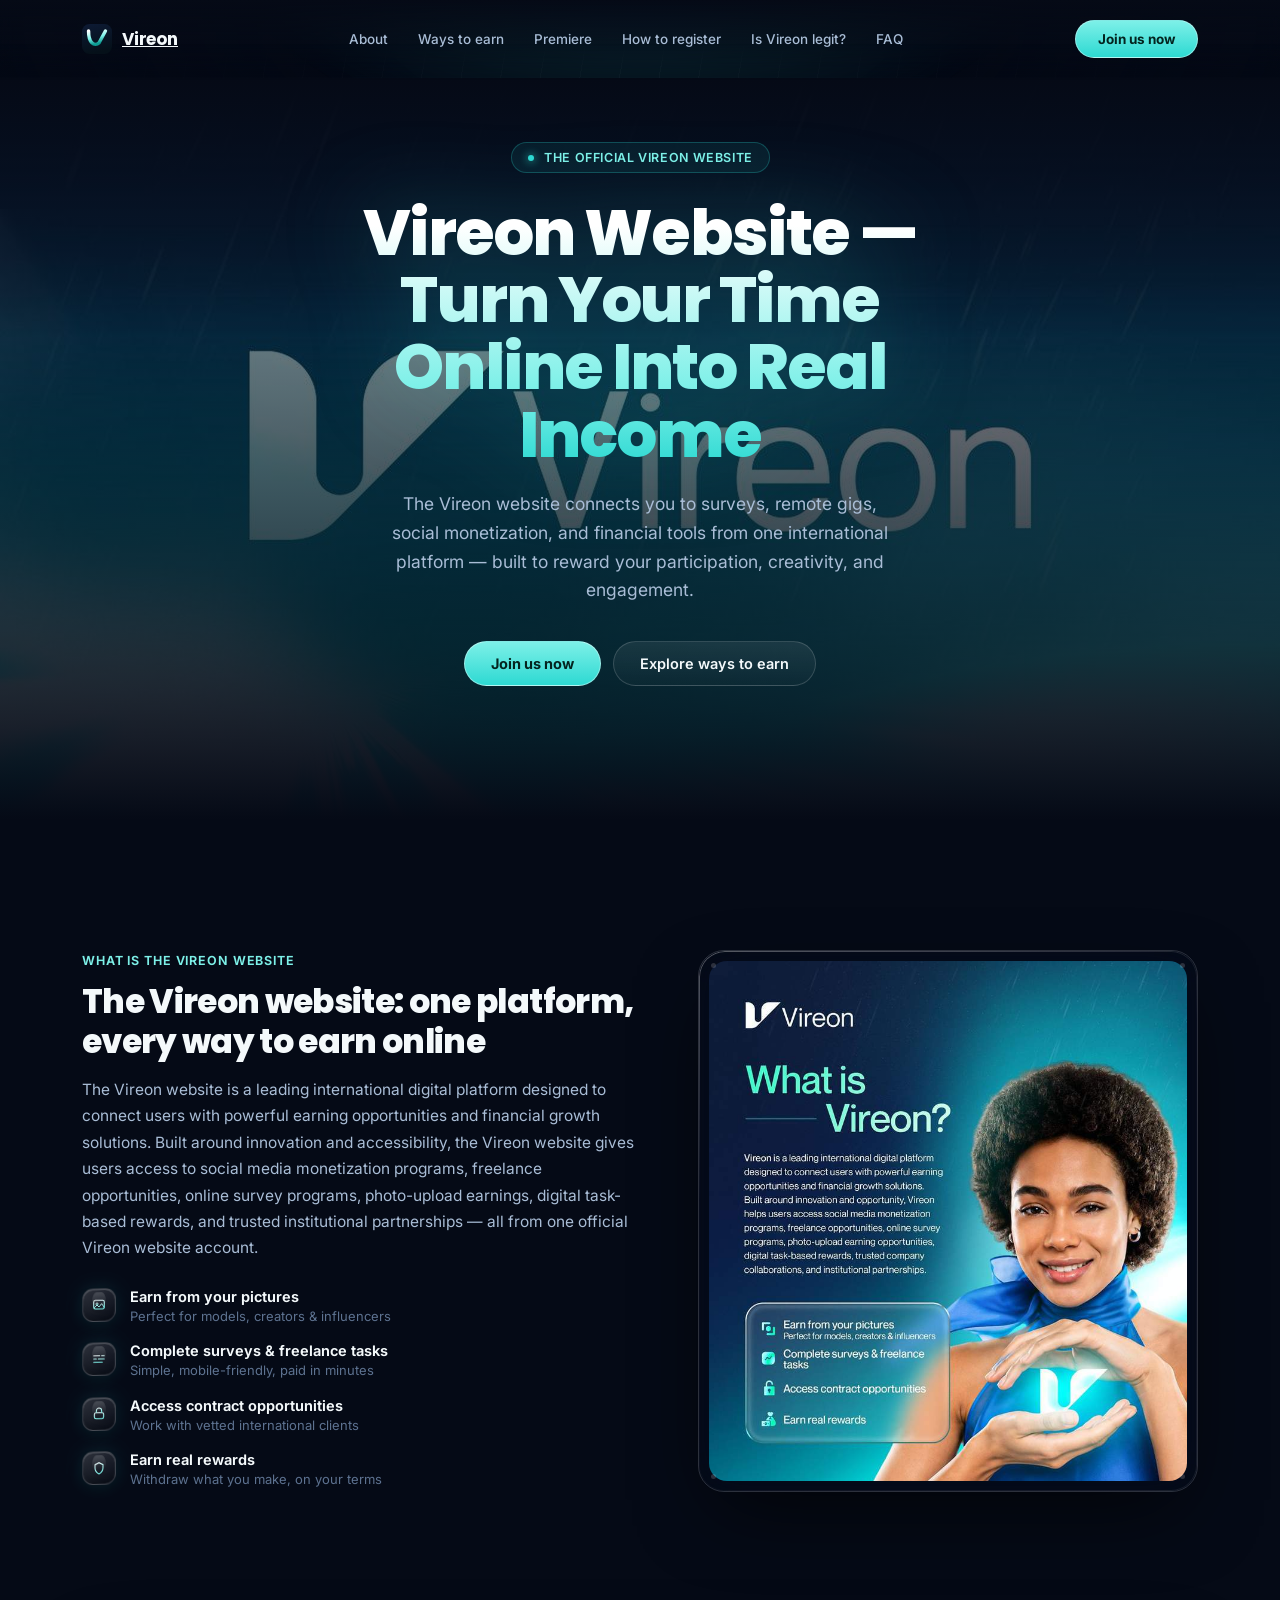
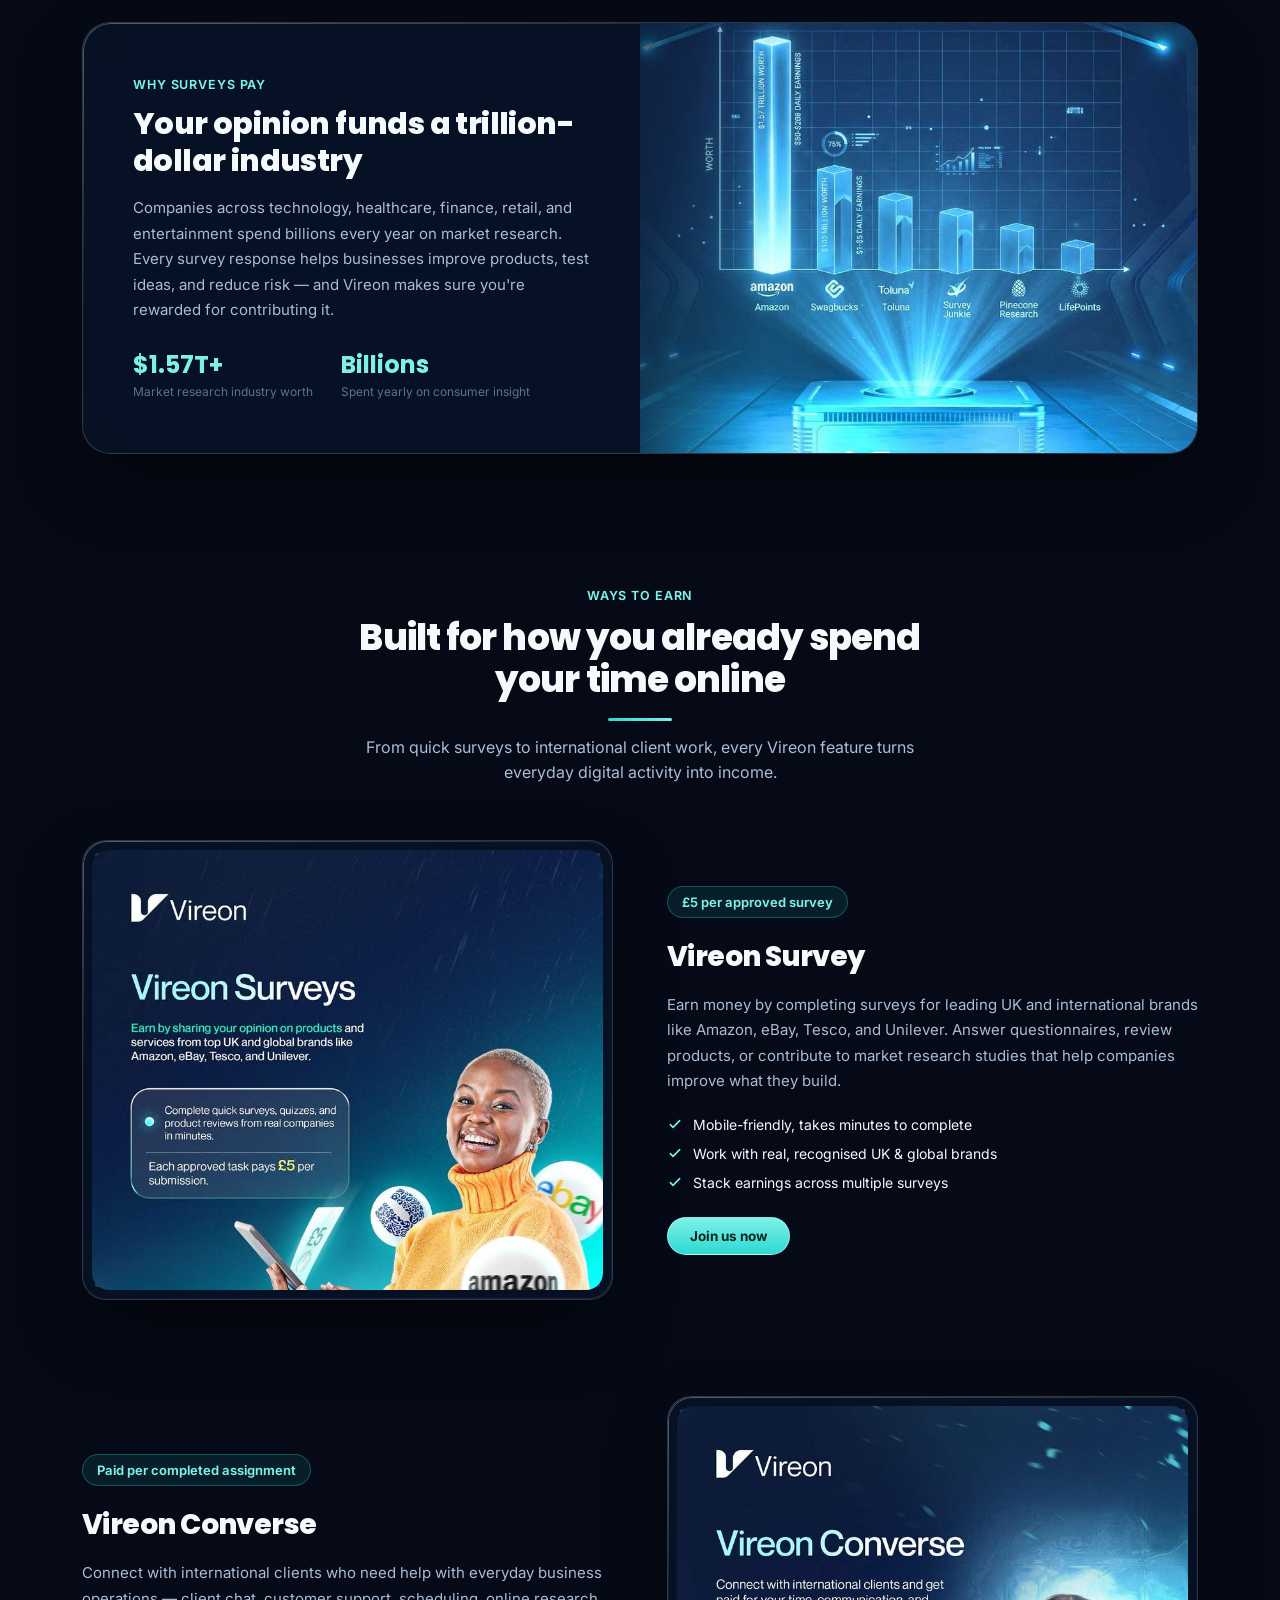
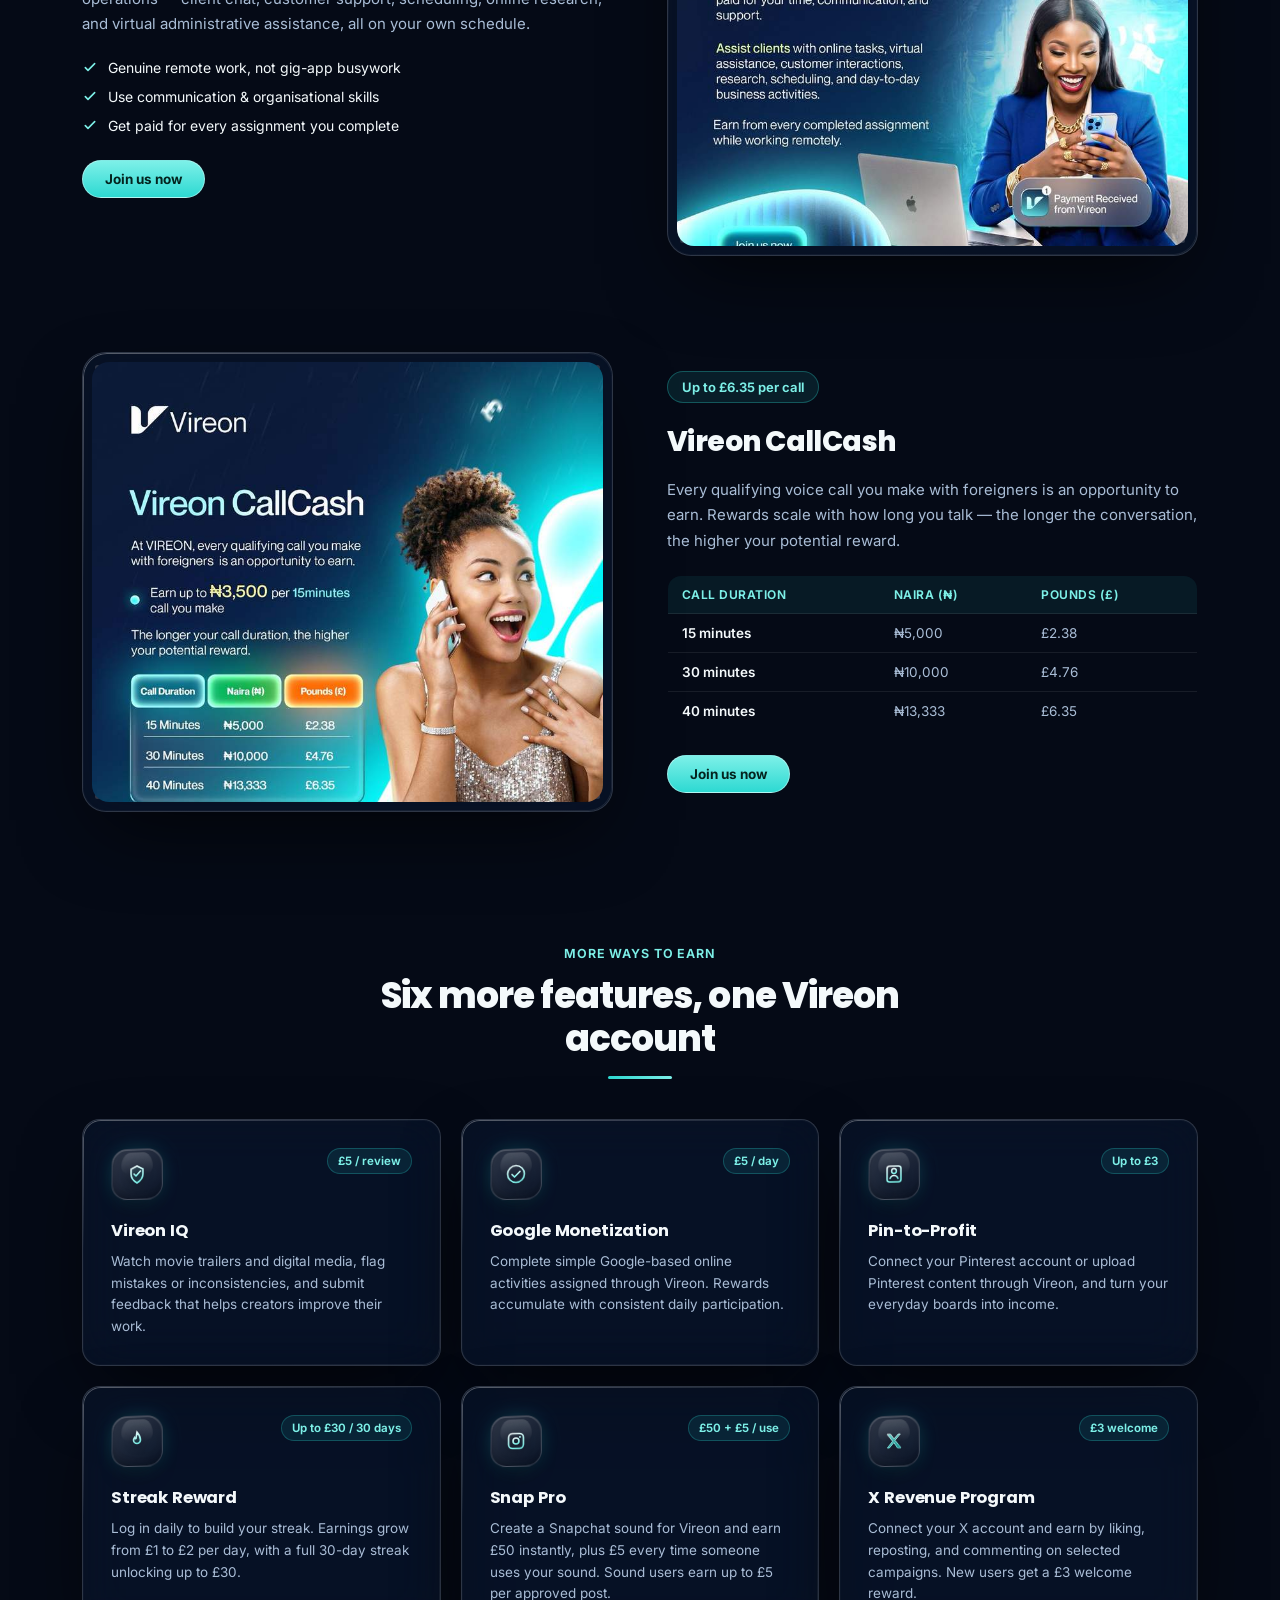
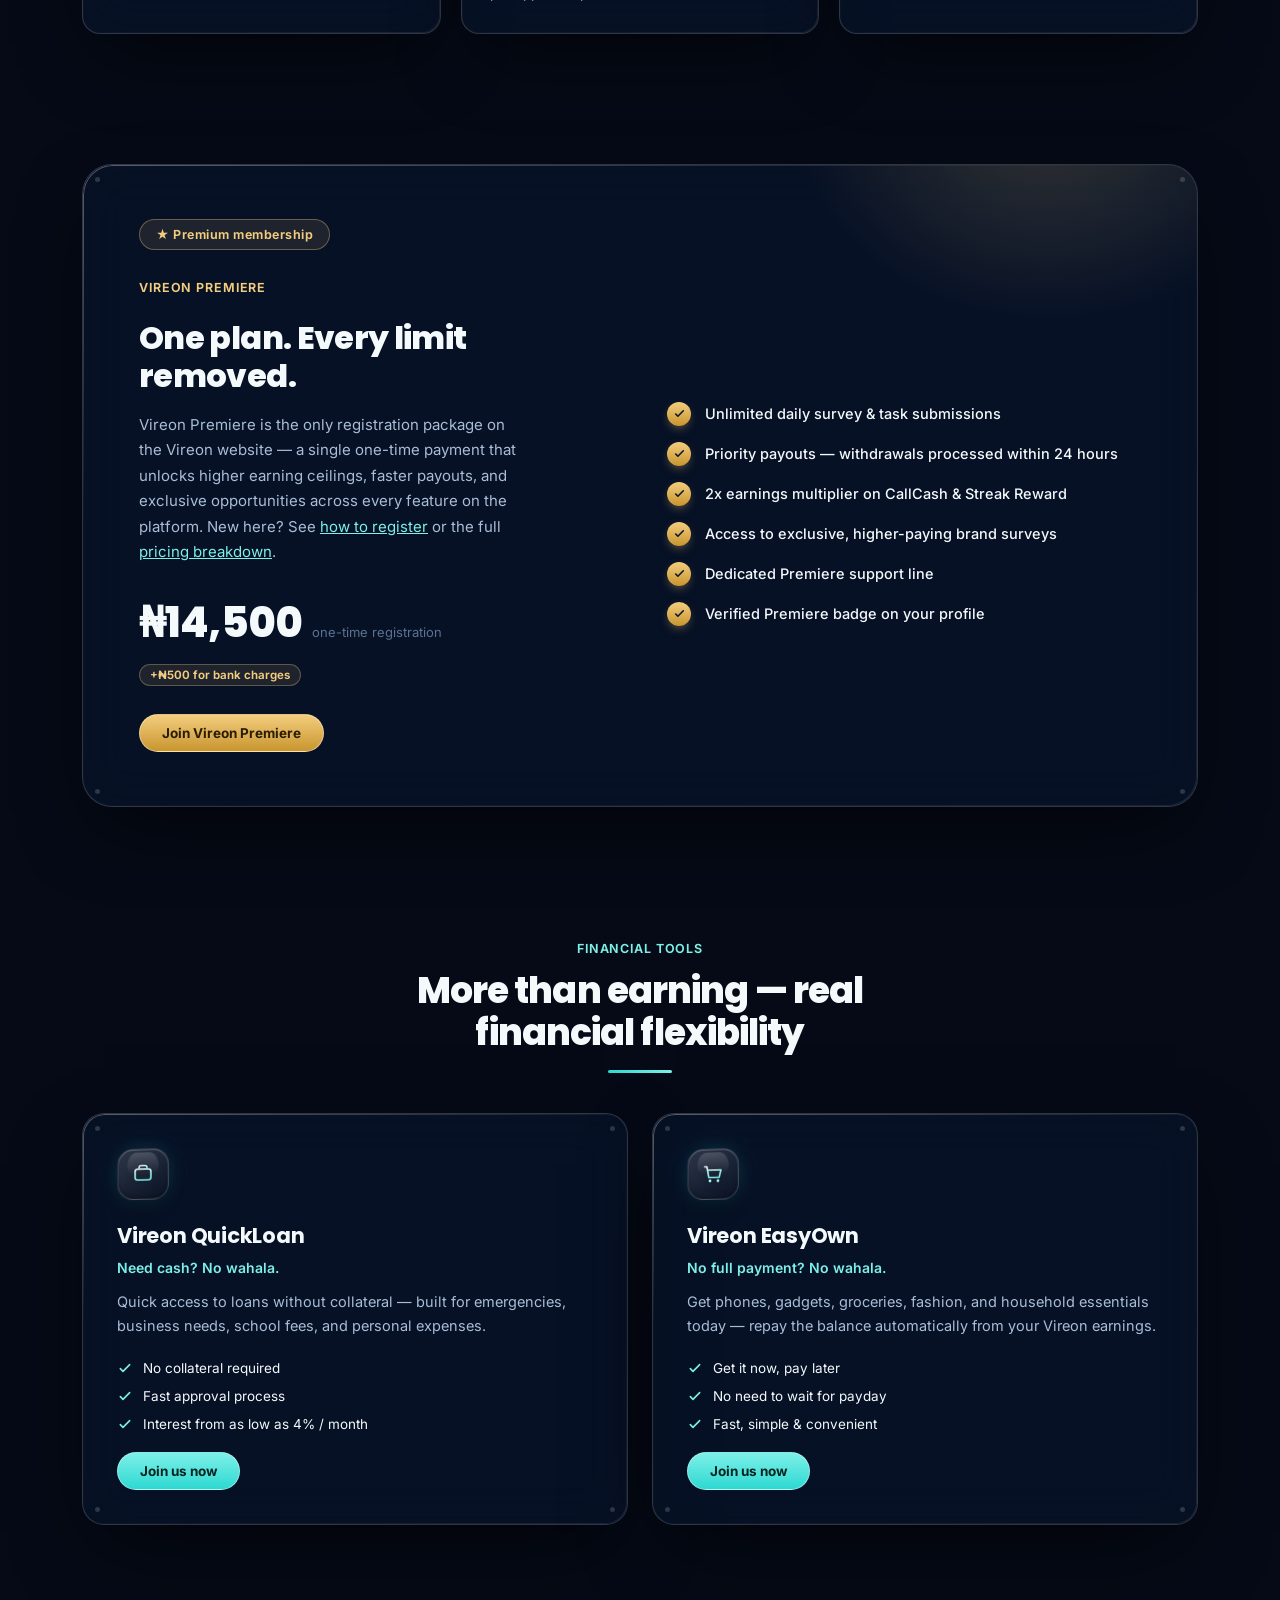
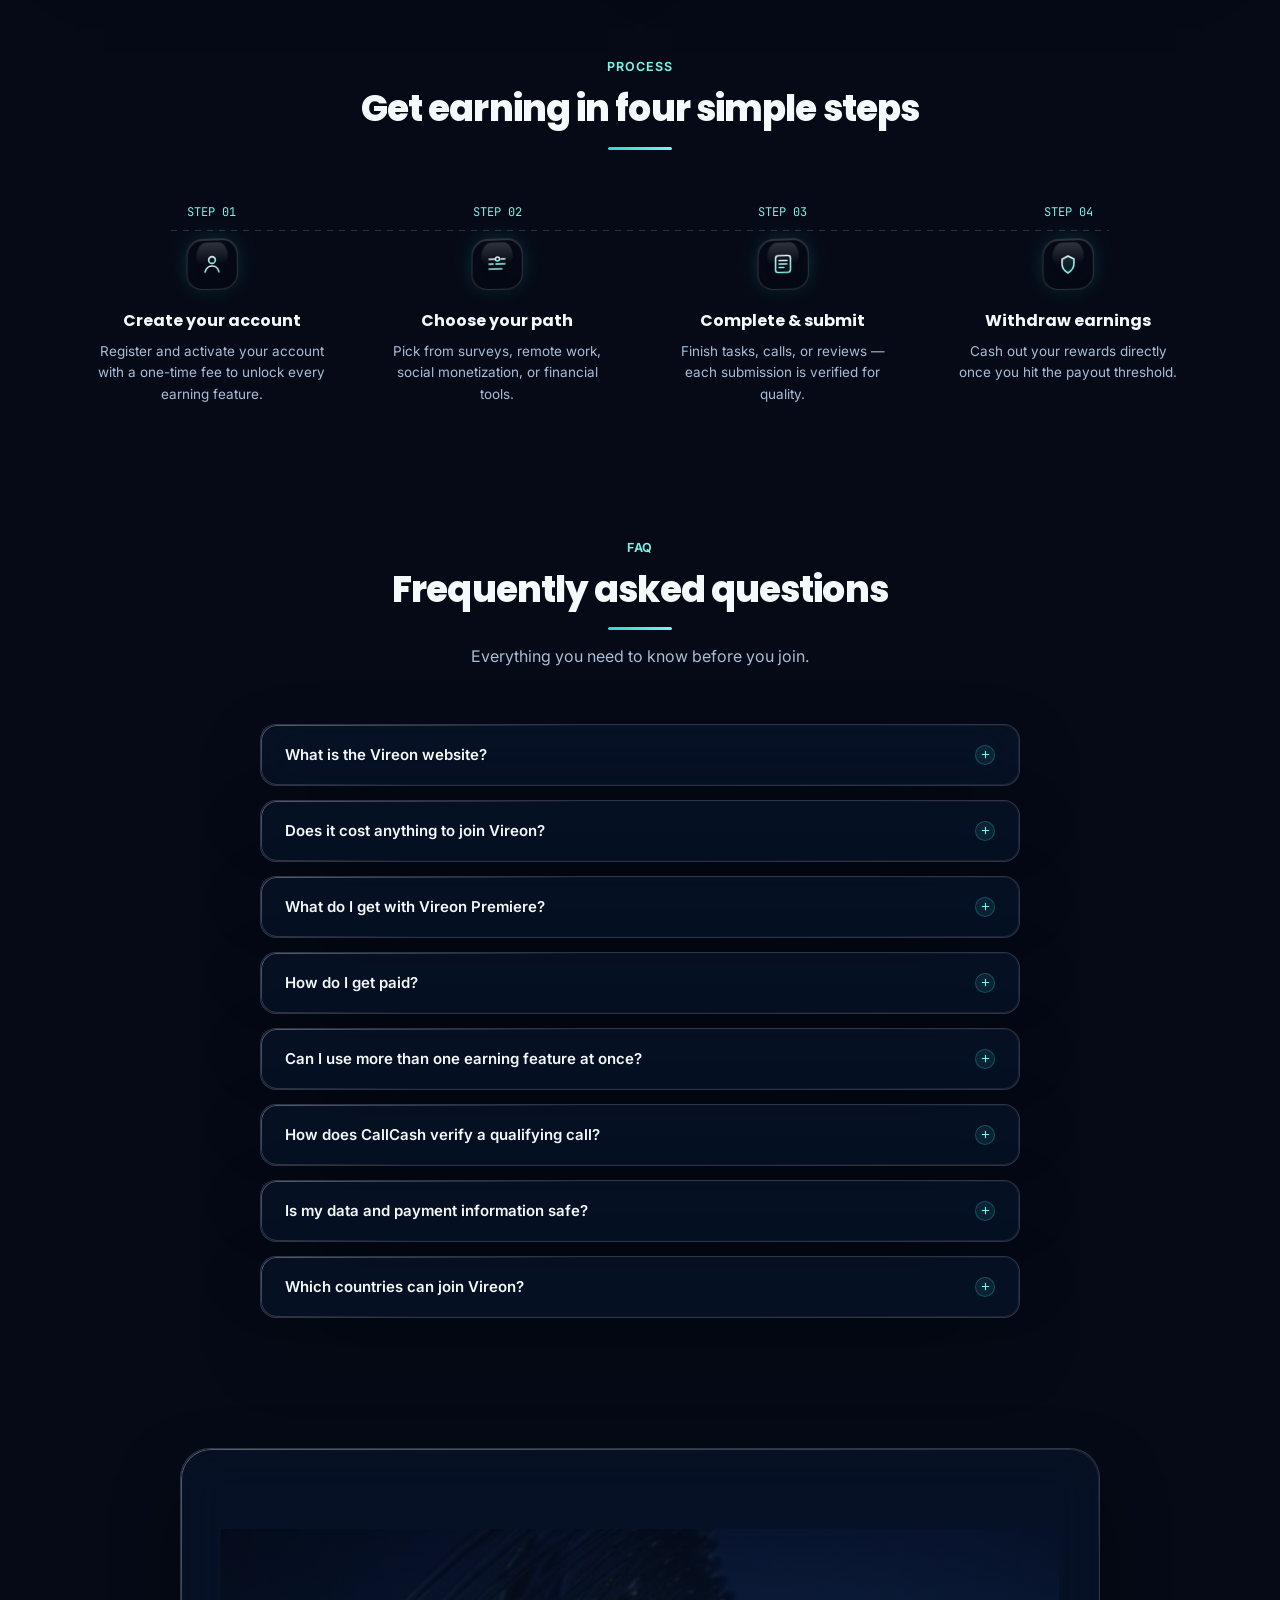
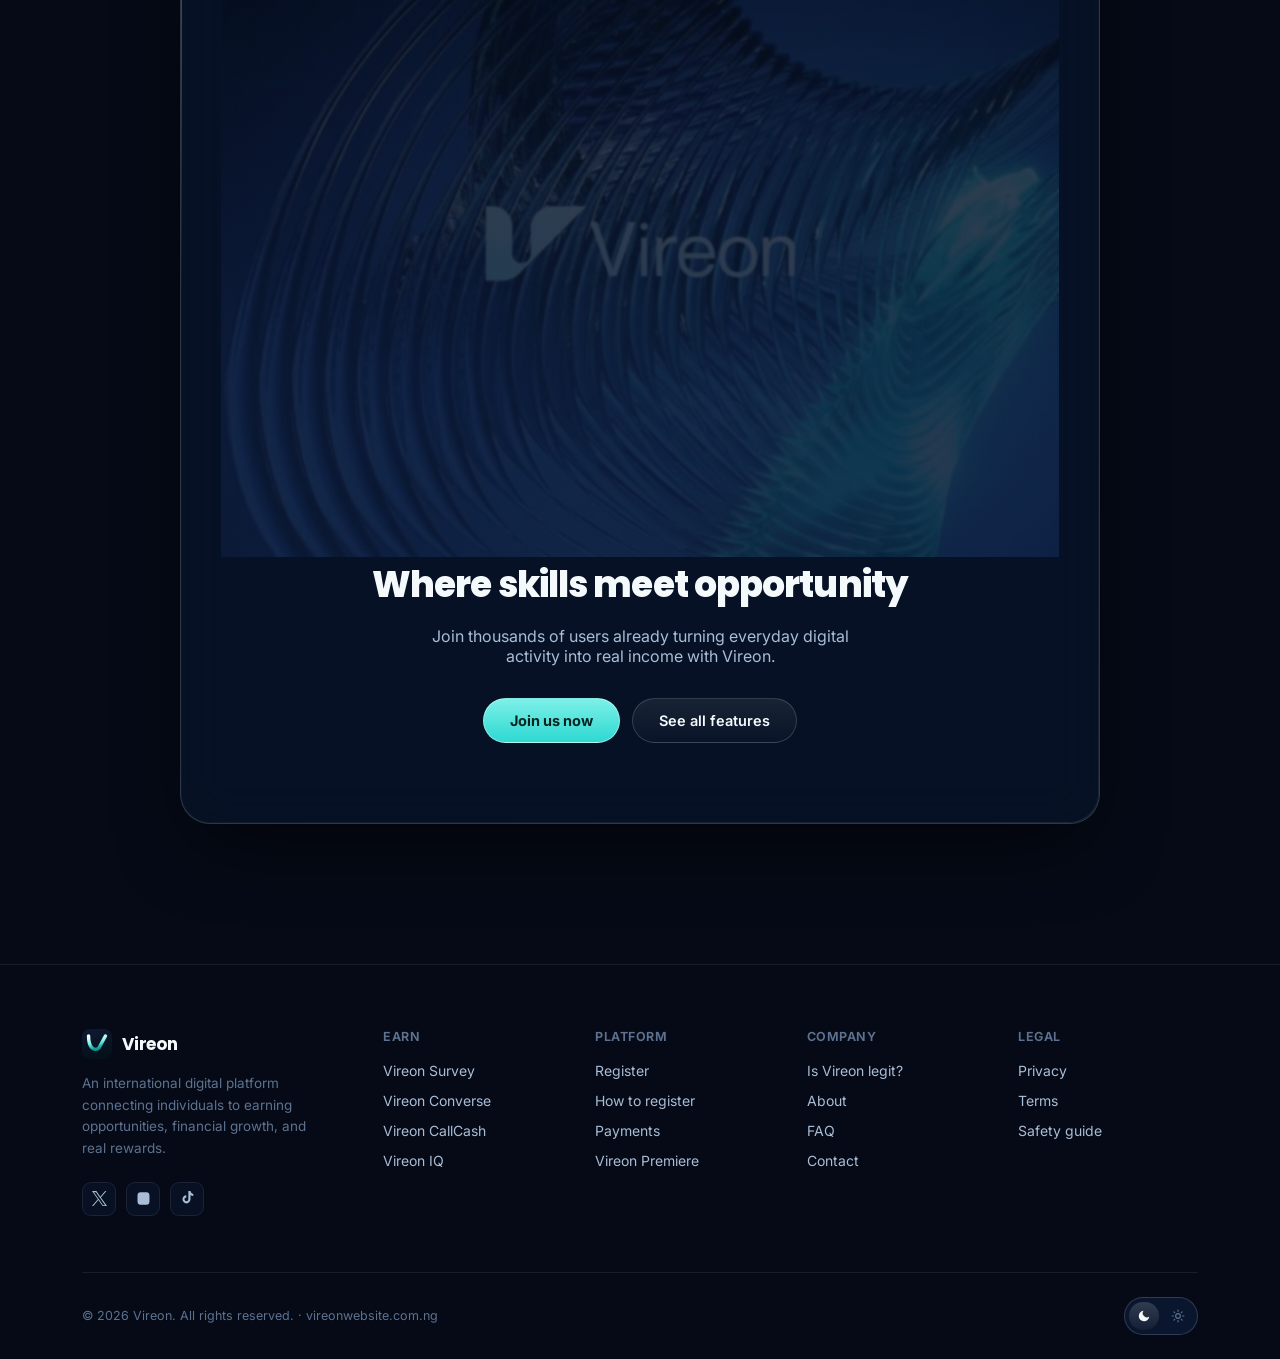
==== commit 8afc2374: "Add TikTok pixel + funnel events to register, signup, and payments pages Installs the D9B3413C77U102" ====
--- a/index.html
+++ b/index.html
@@ -782,6 +782,6 @@
     </div>
   </footer>
 
-<script src="/assets/js/vireon-app.js?v=20260706e"></script>
+<script src="/assets/js/vireon-app.js?v=20260714a"></script>
 </body>
 </html>
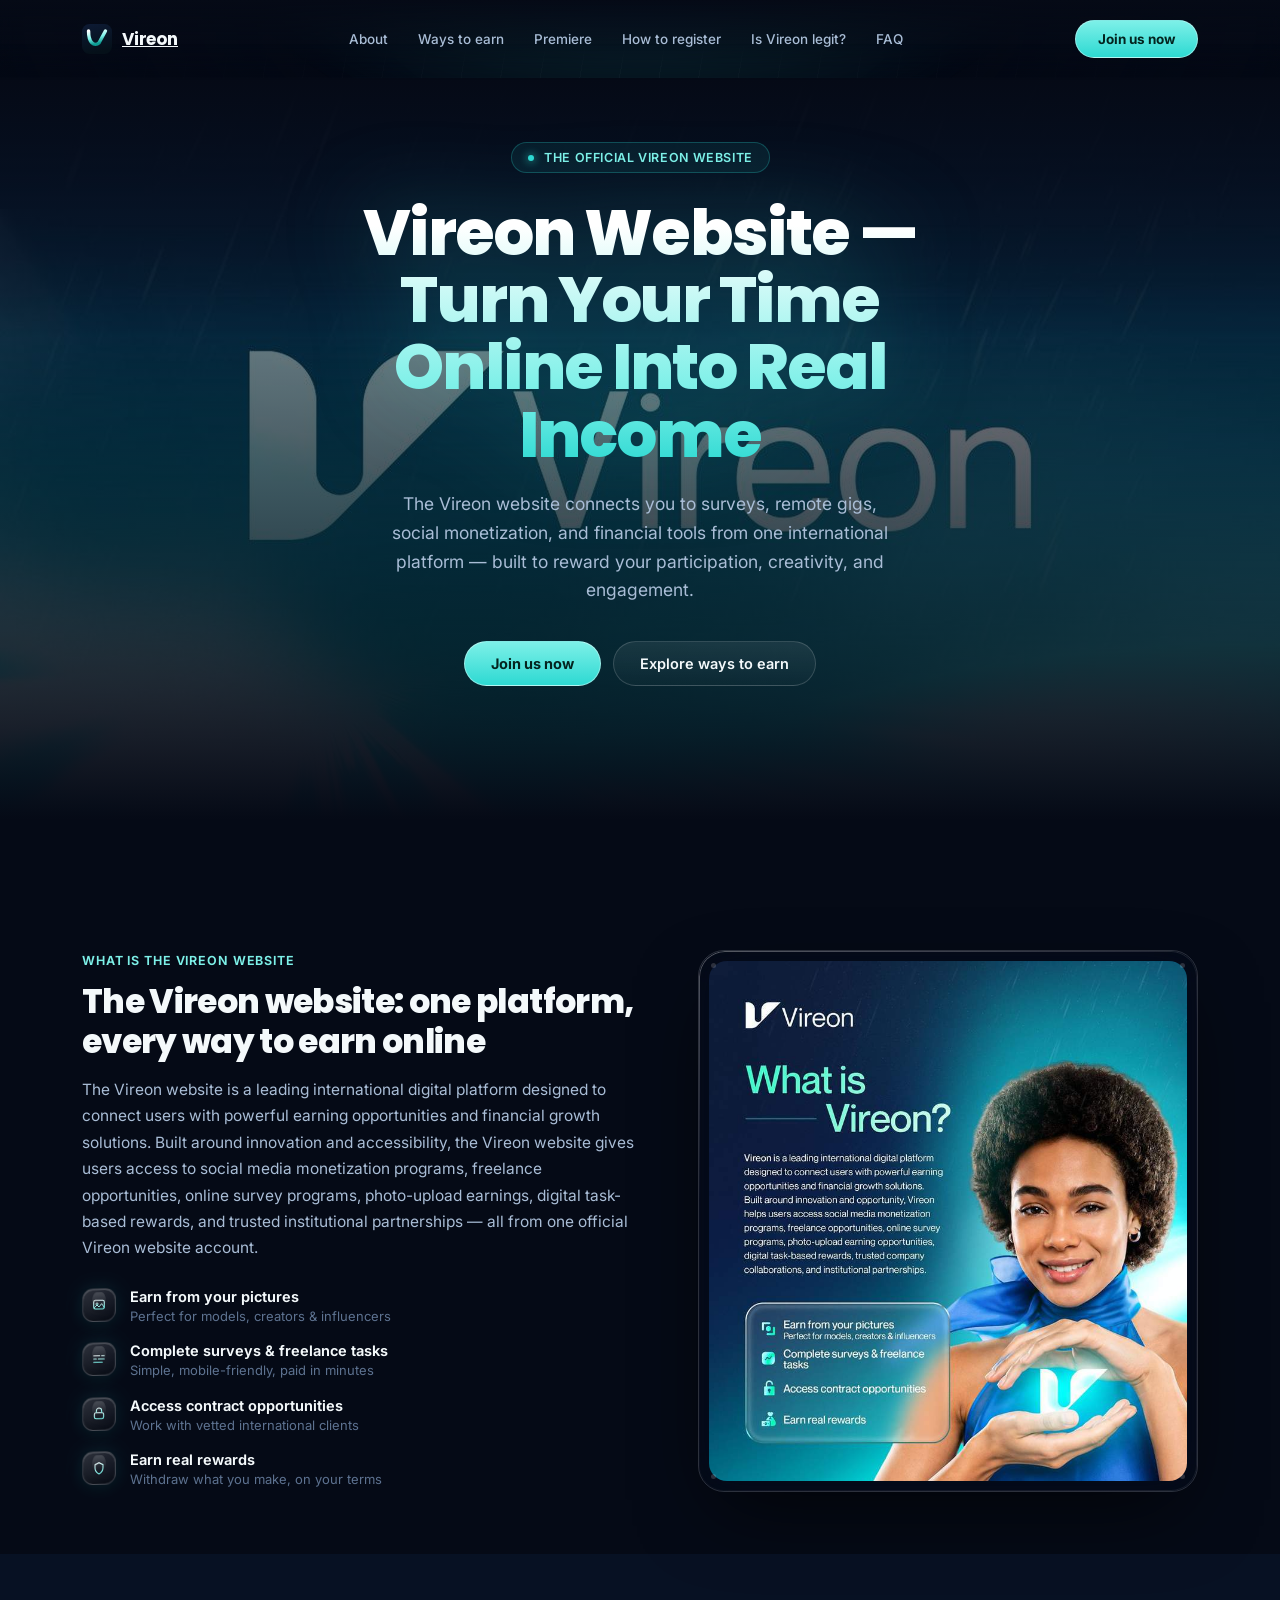
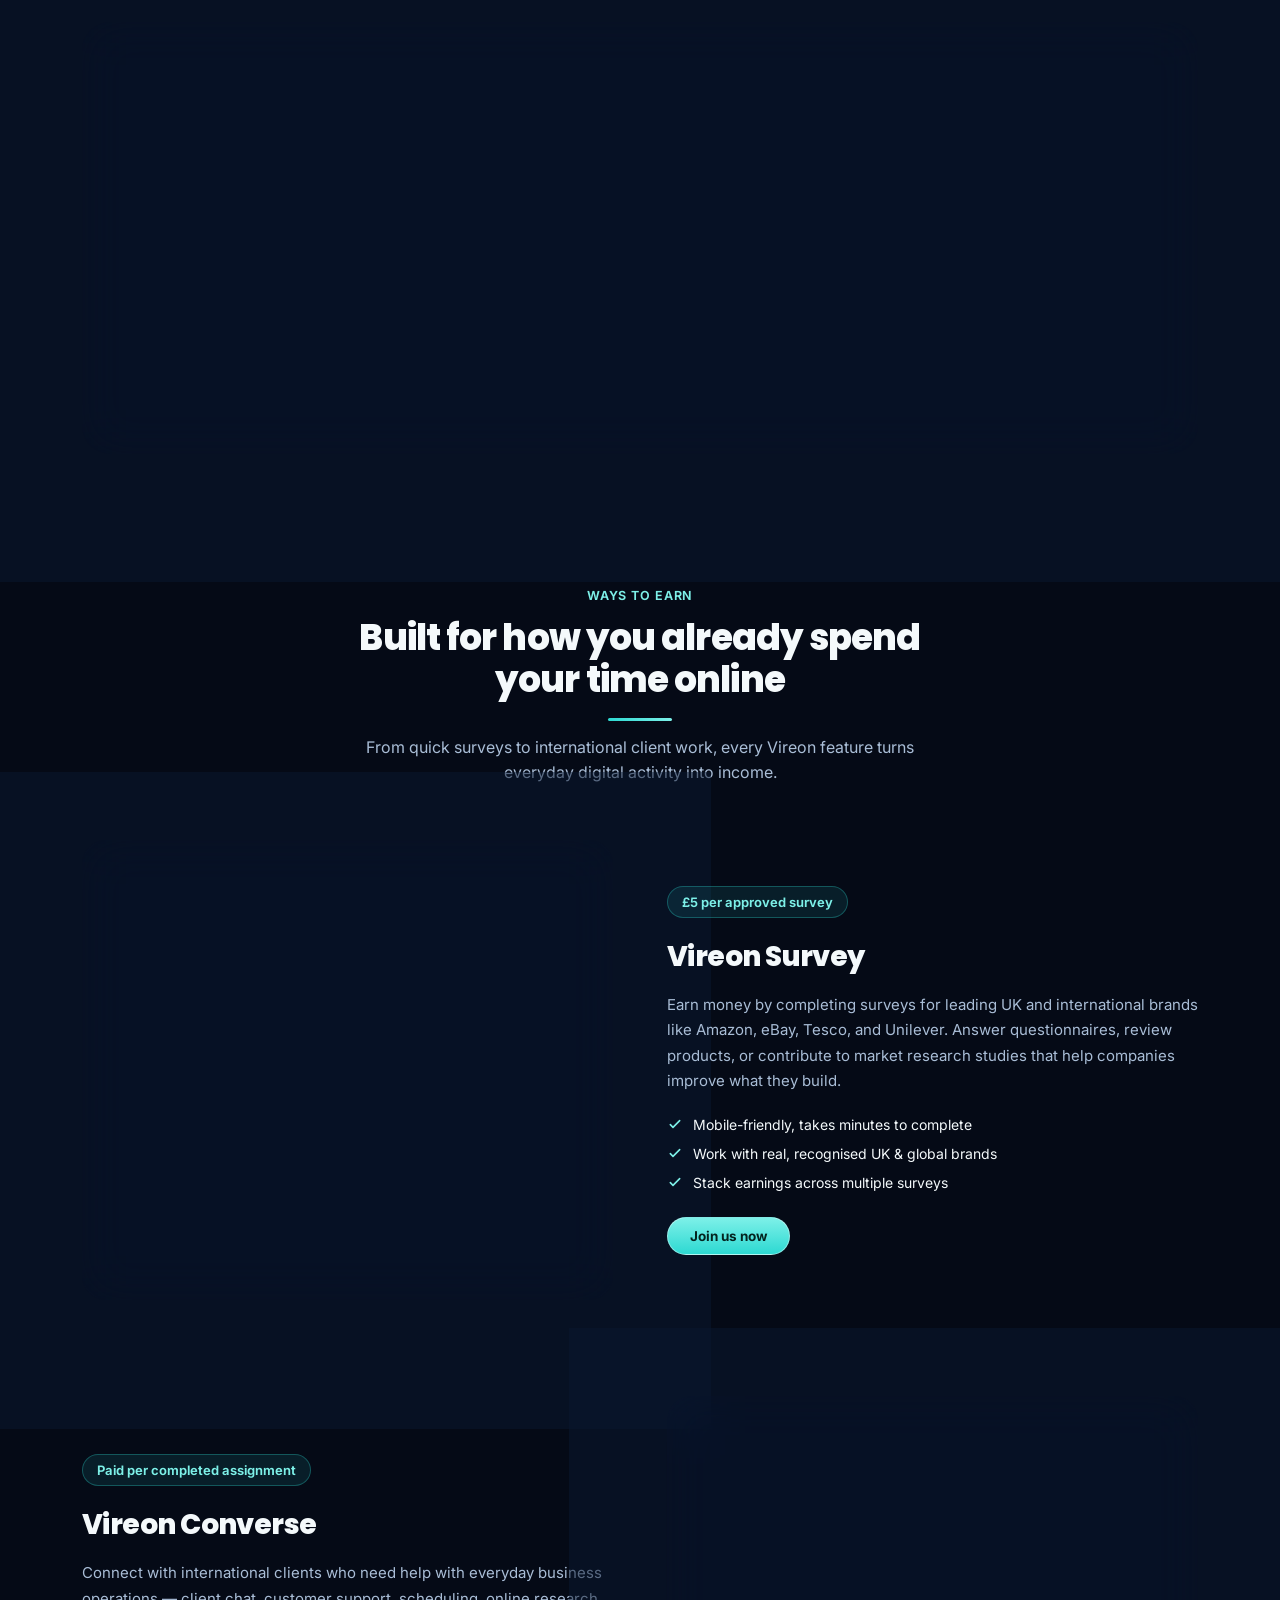
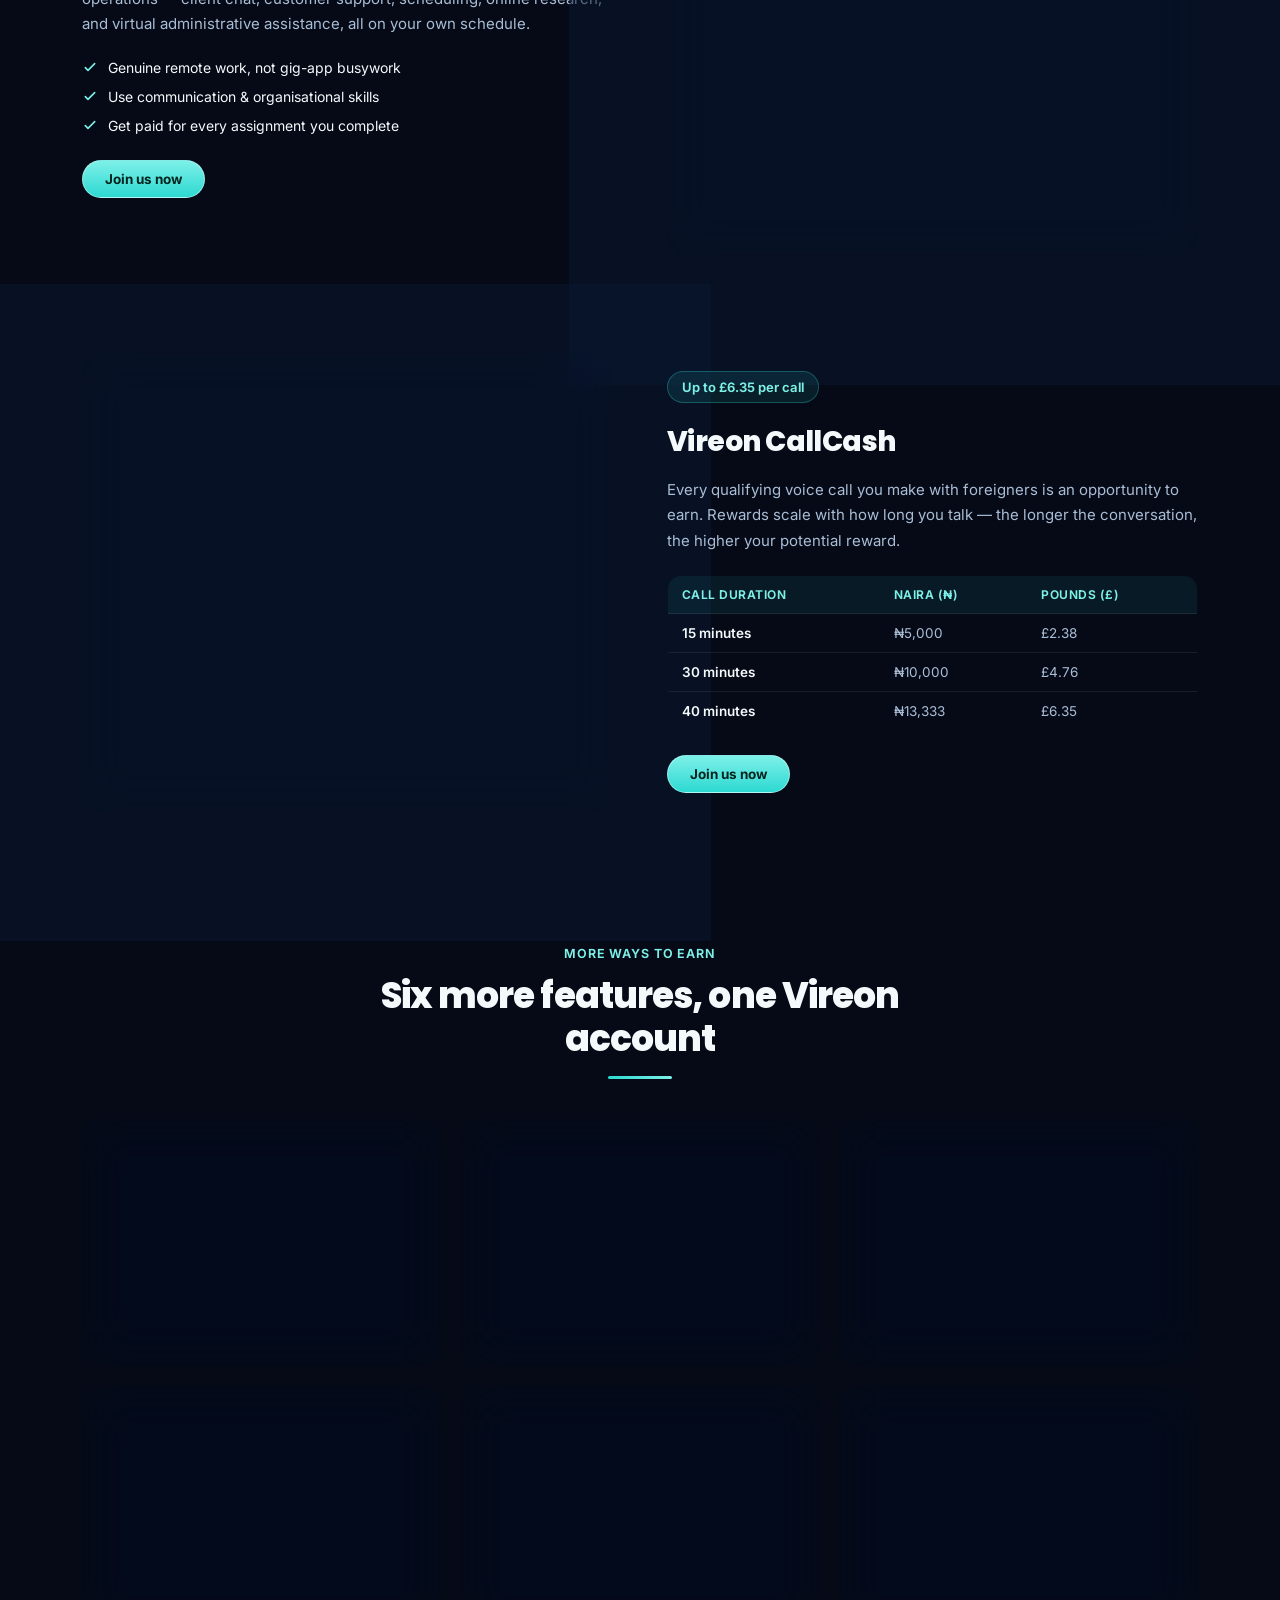
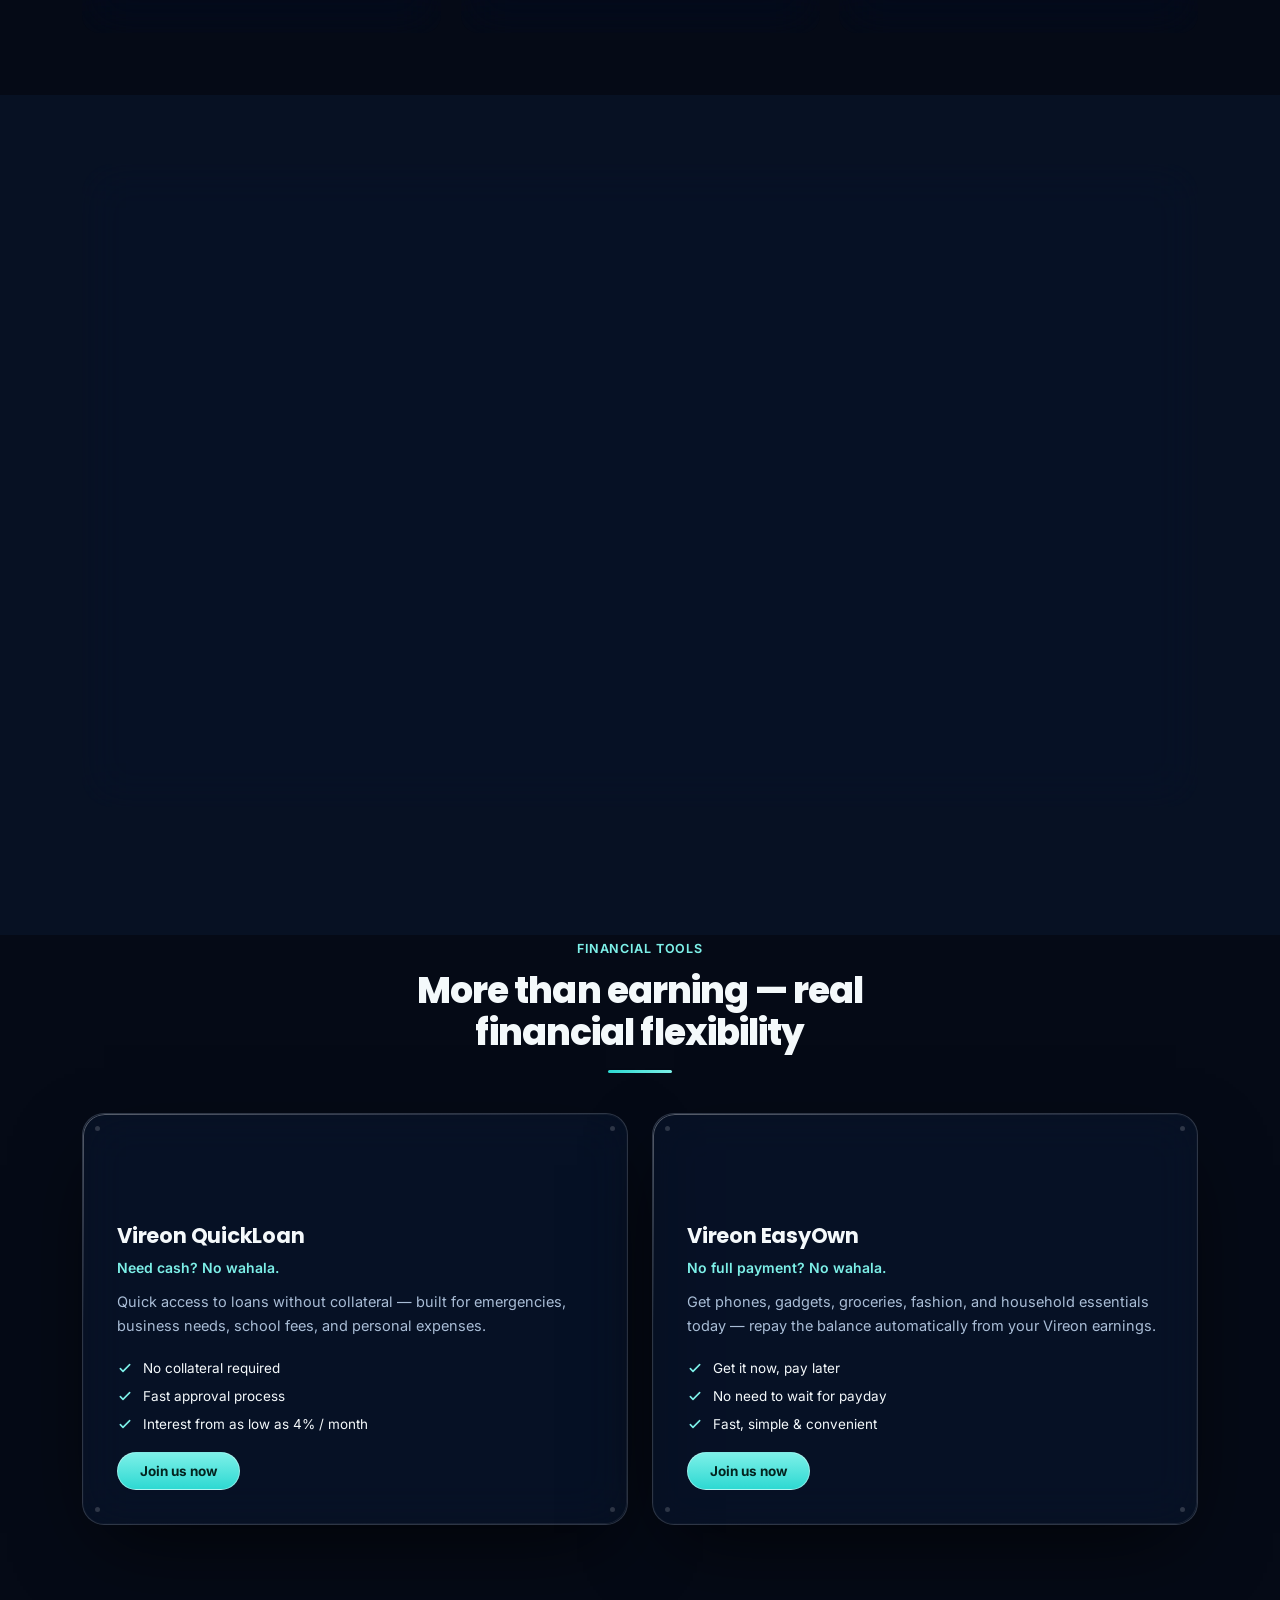
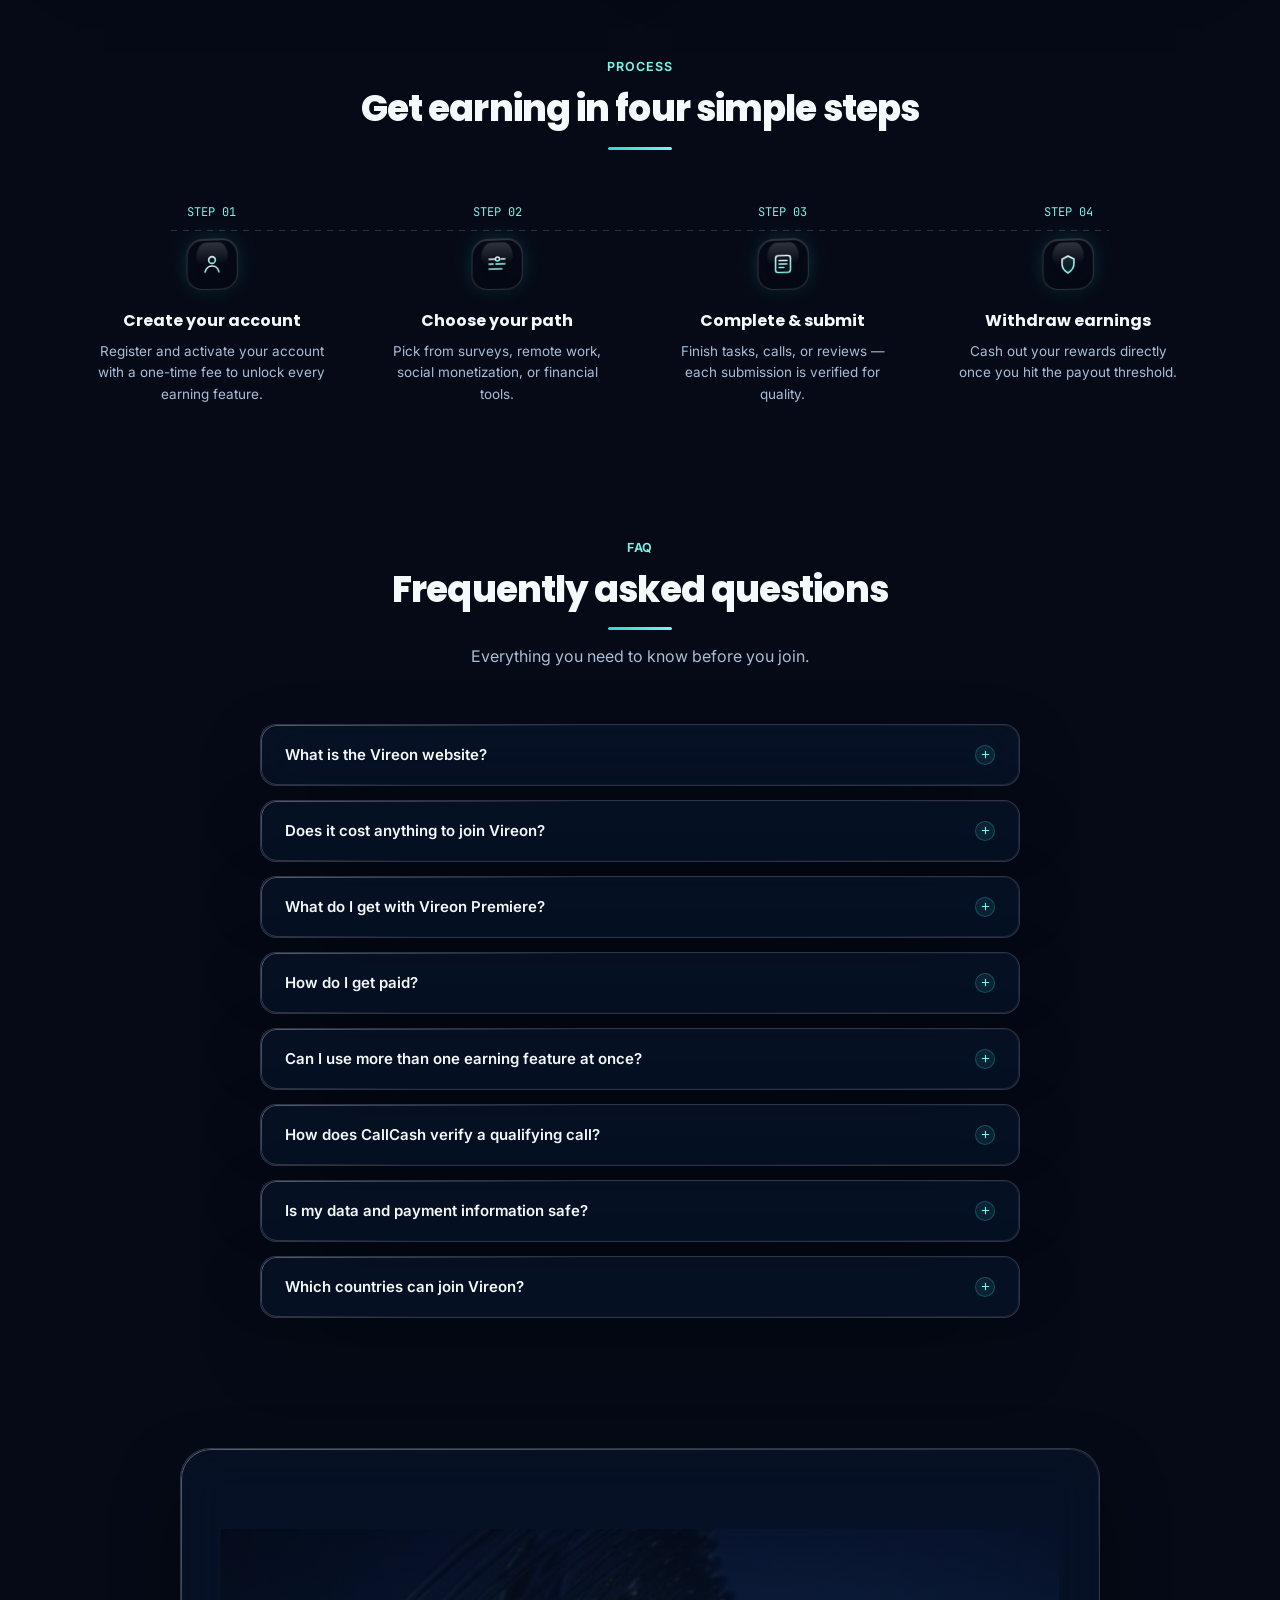
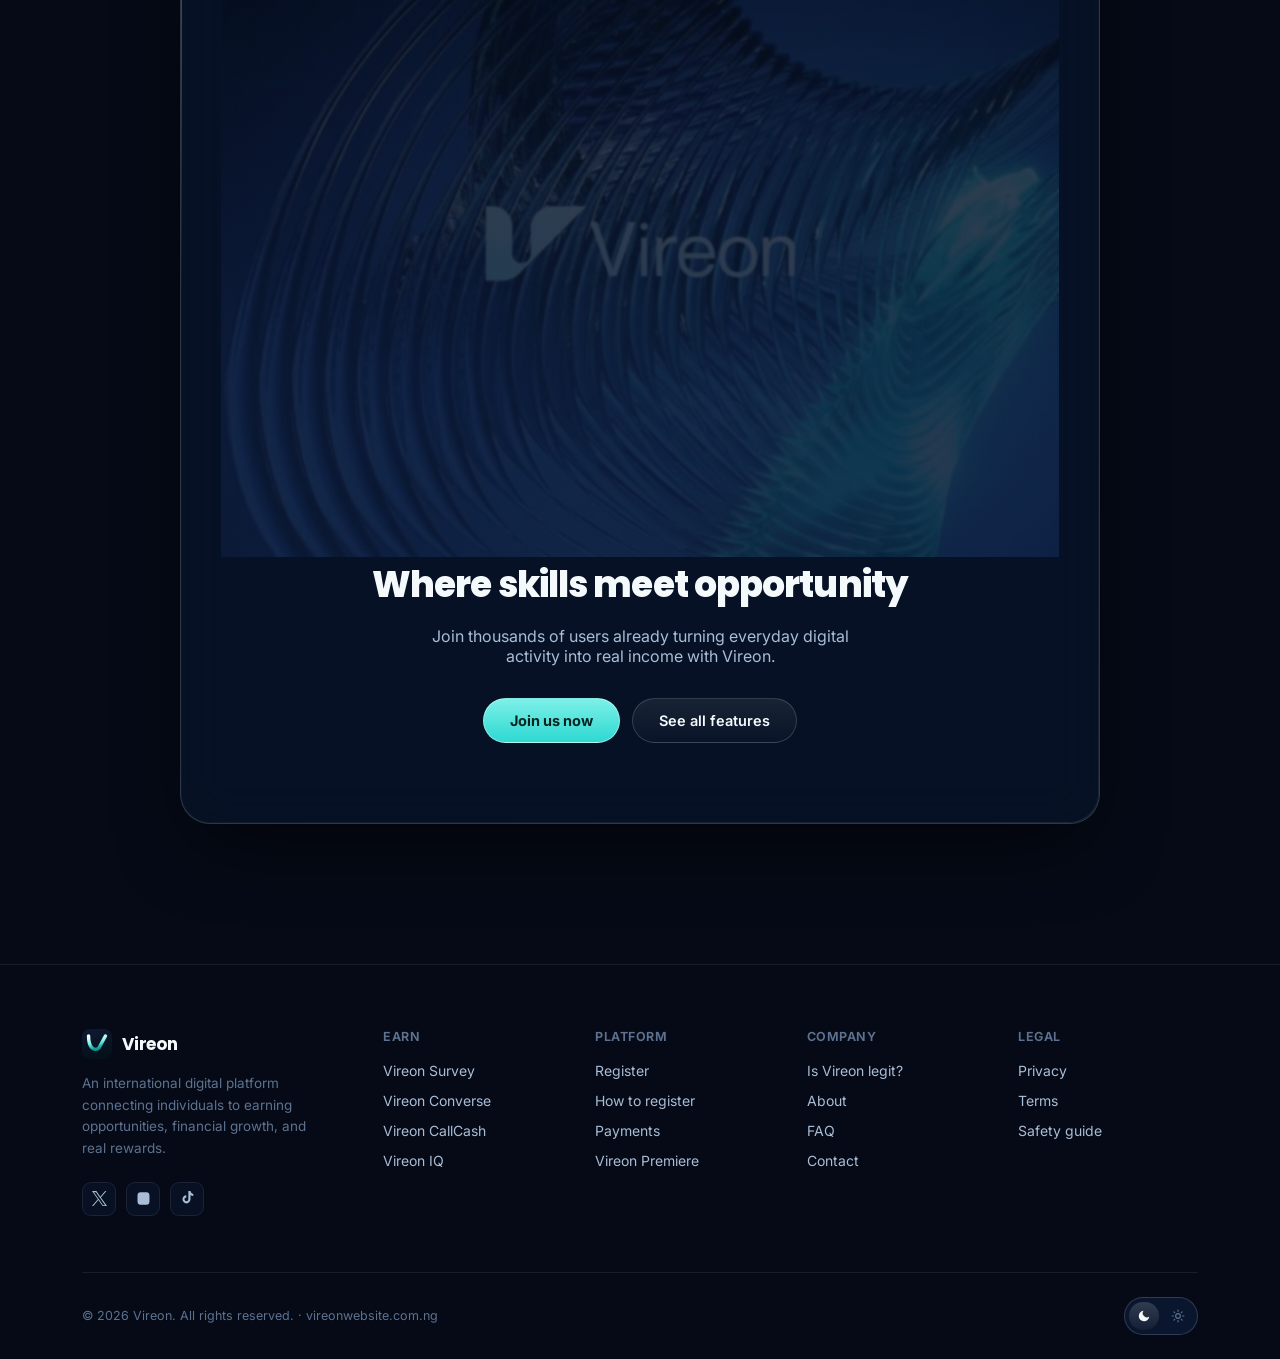
==== commit 7487863e: "Remove TikTok pixel from all pages Strips the TikTok pixel base code and all associated ViewContent," ====
(no text change in the page or its own stylesheets)
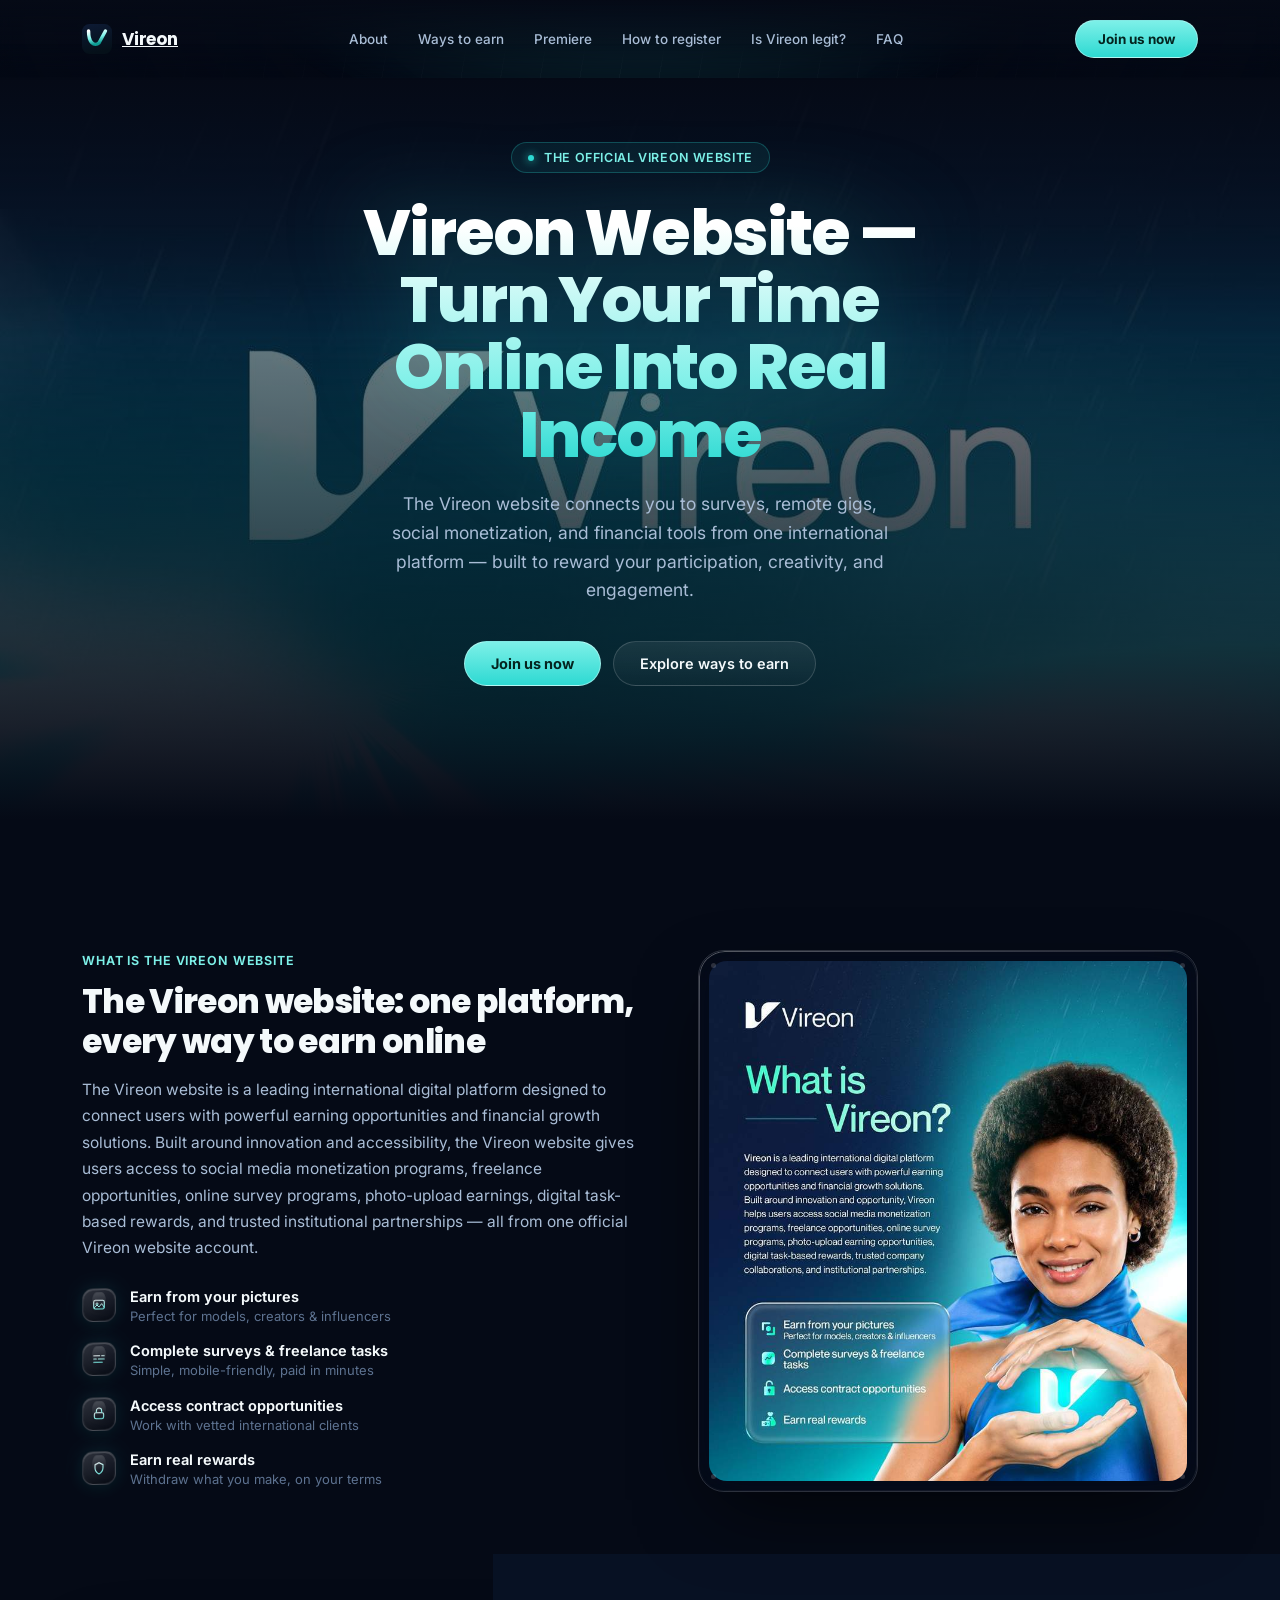
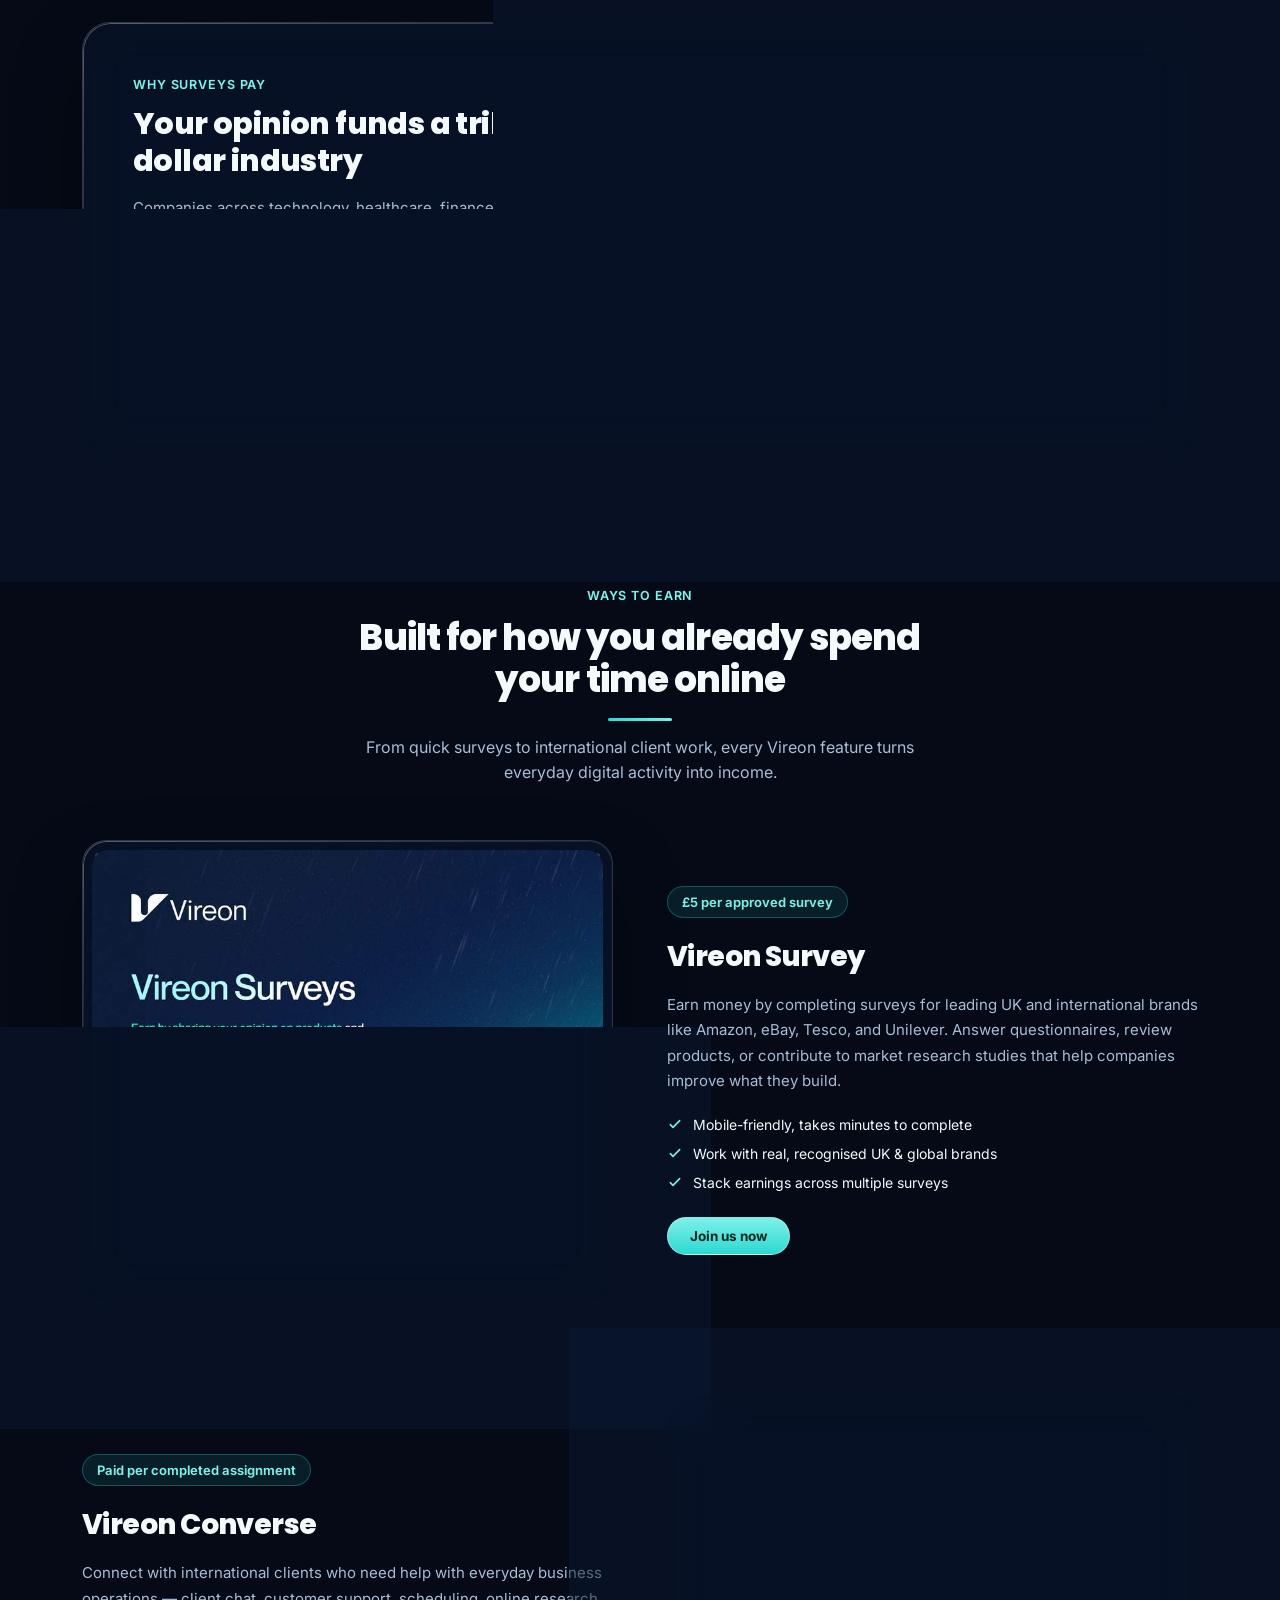
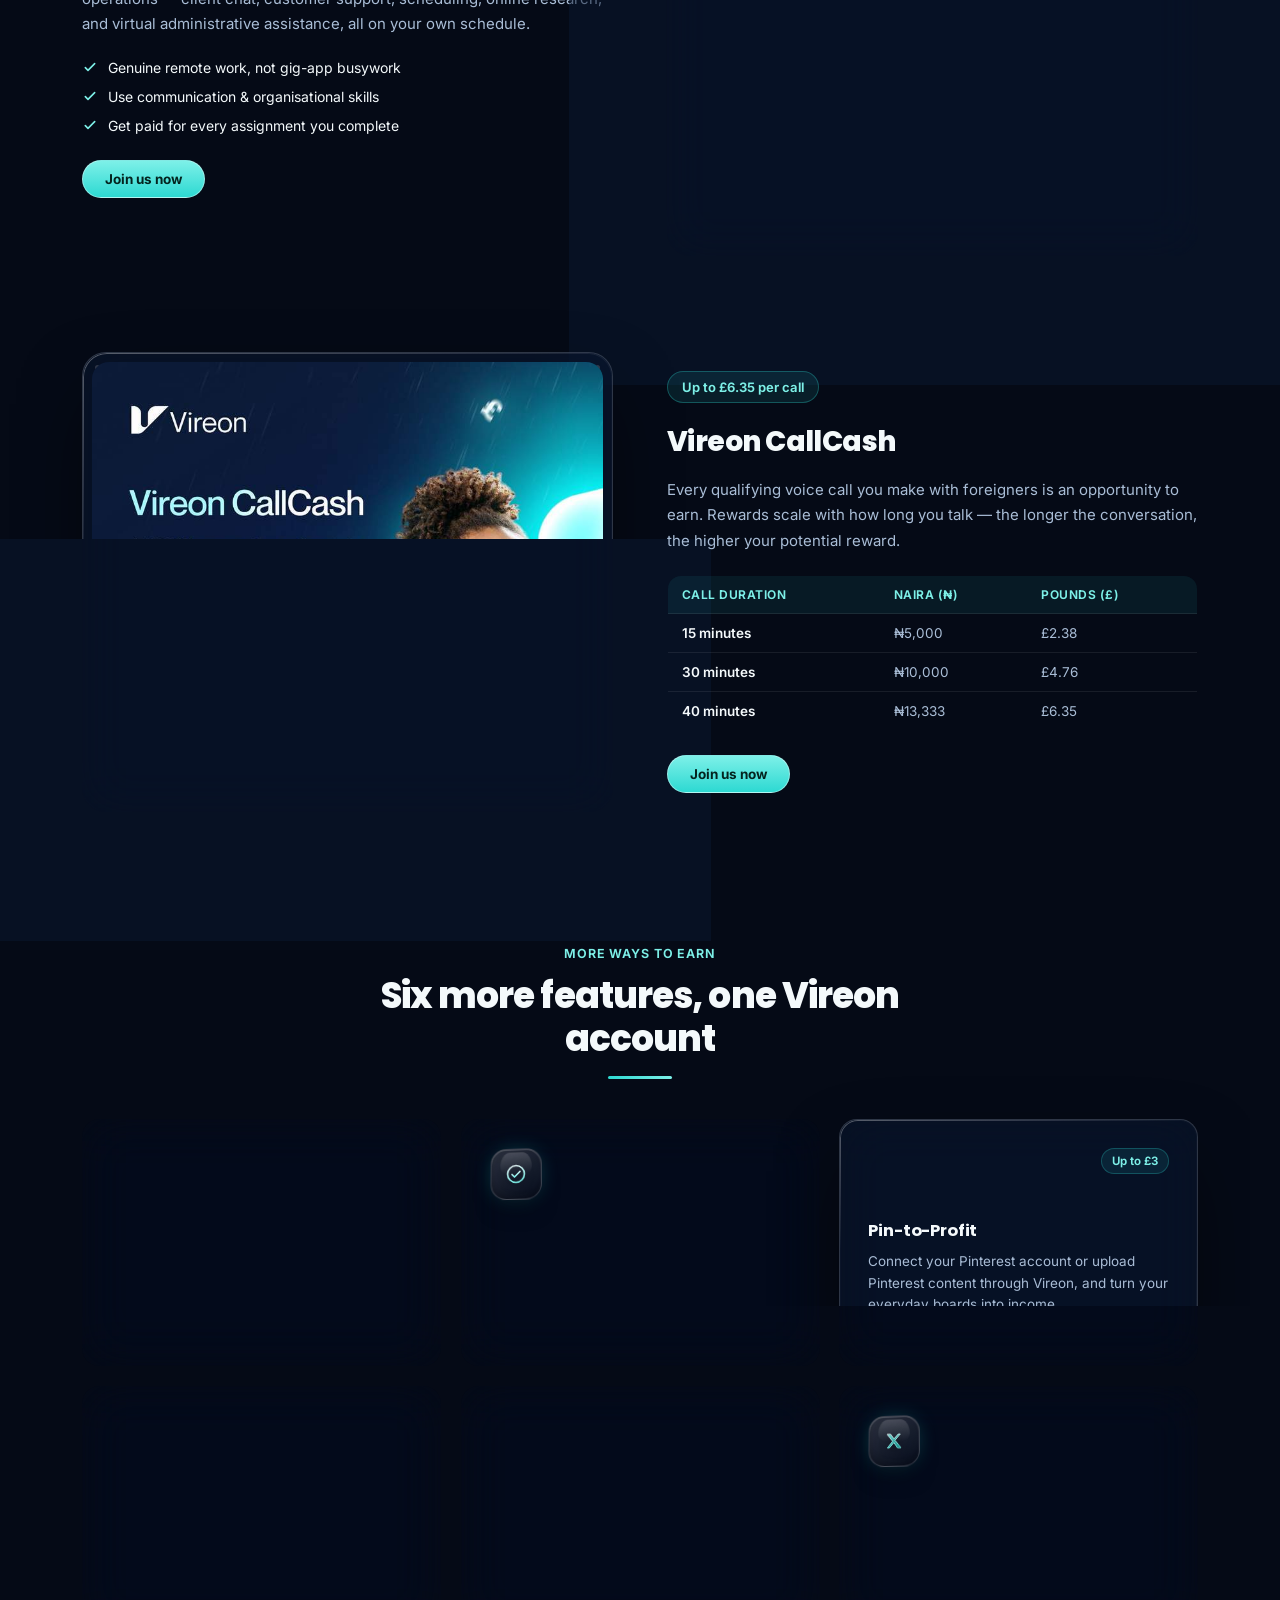
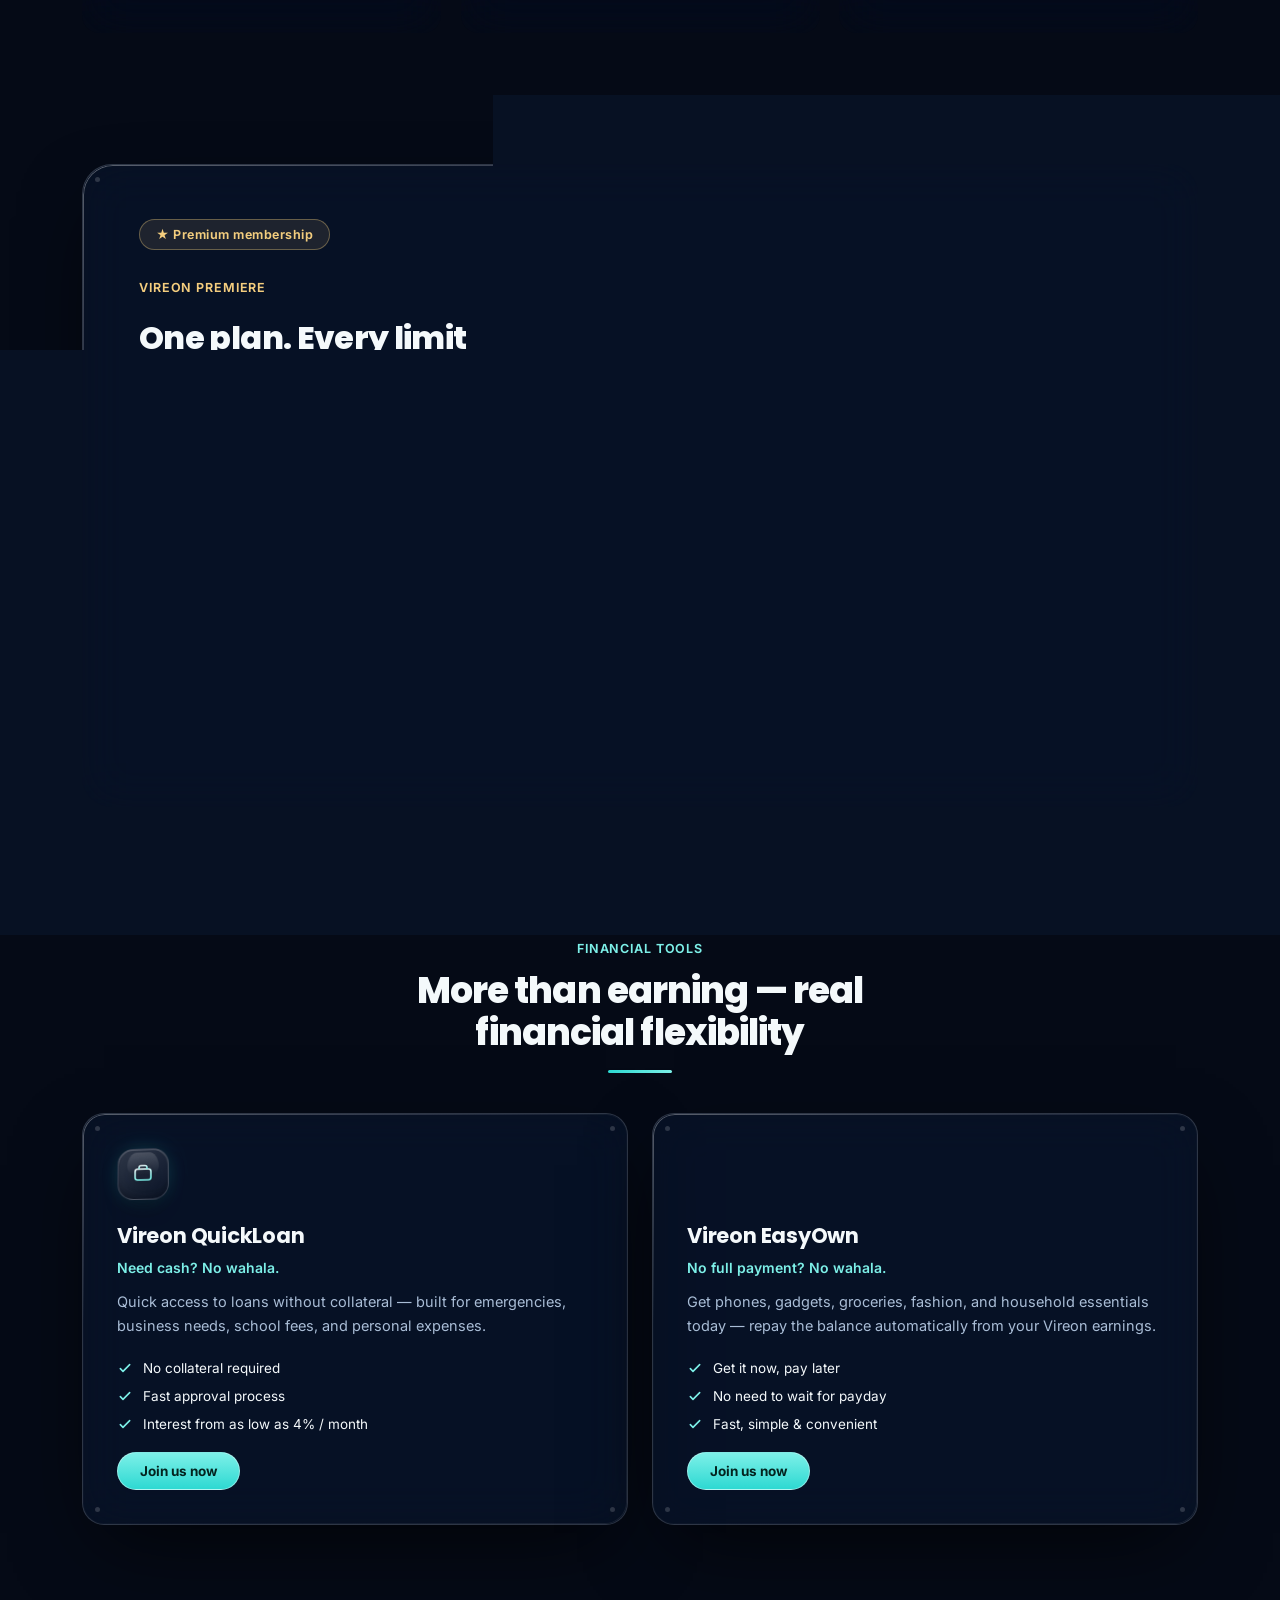
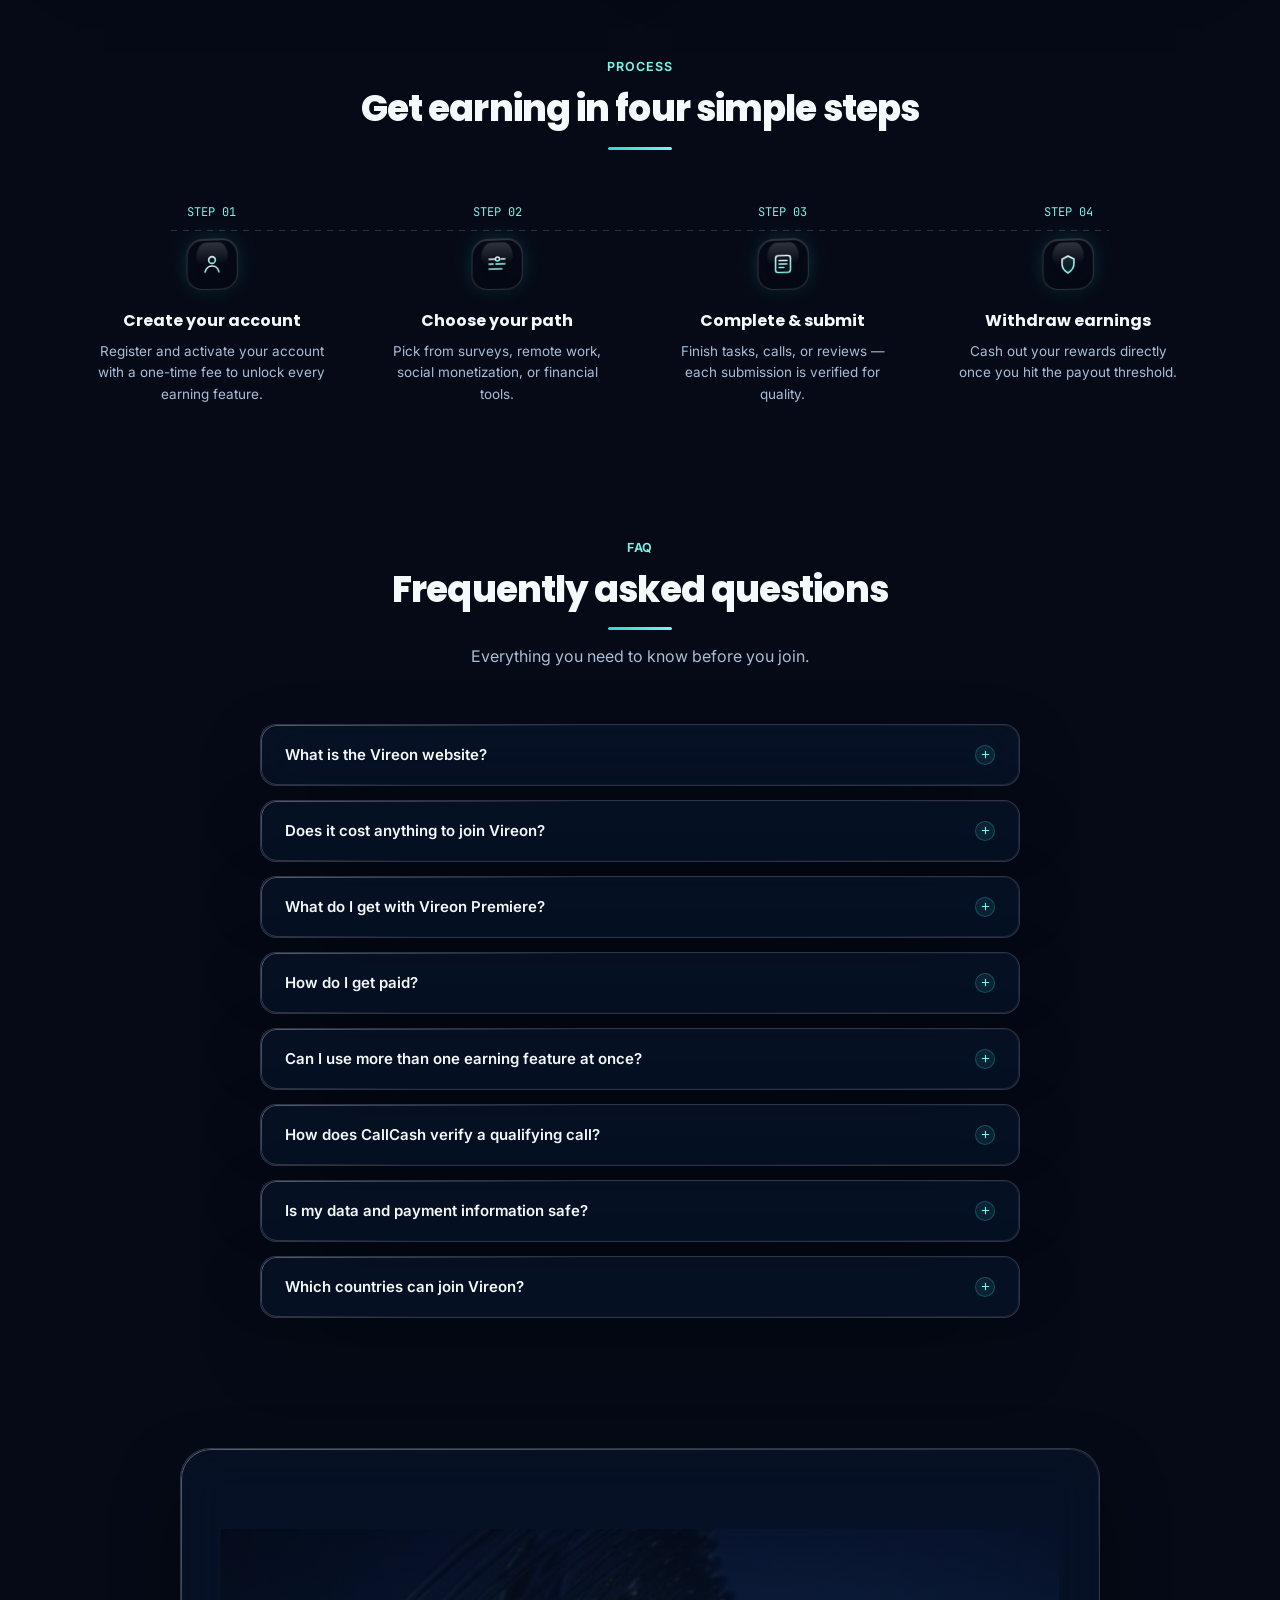
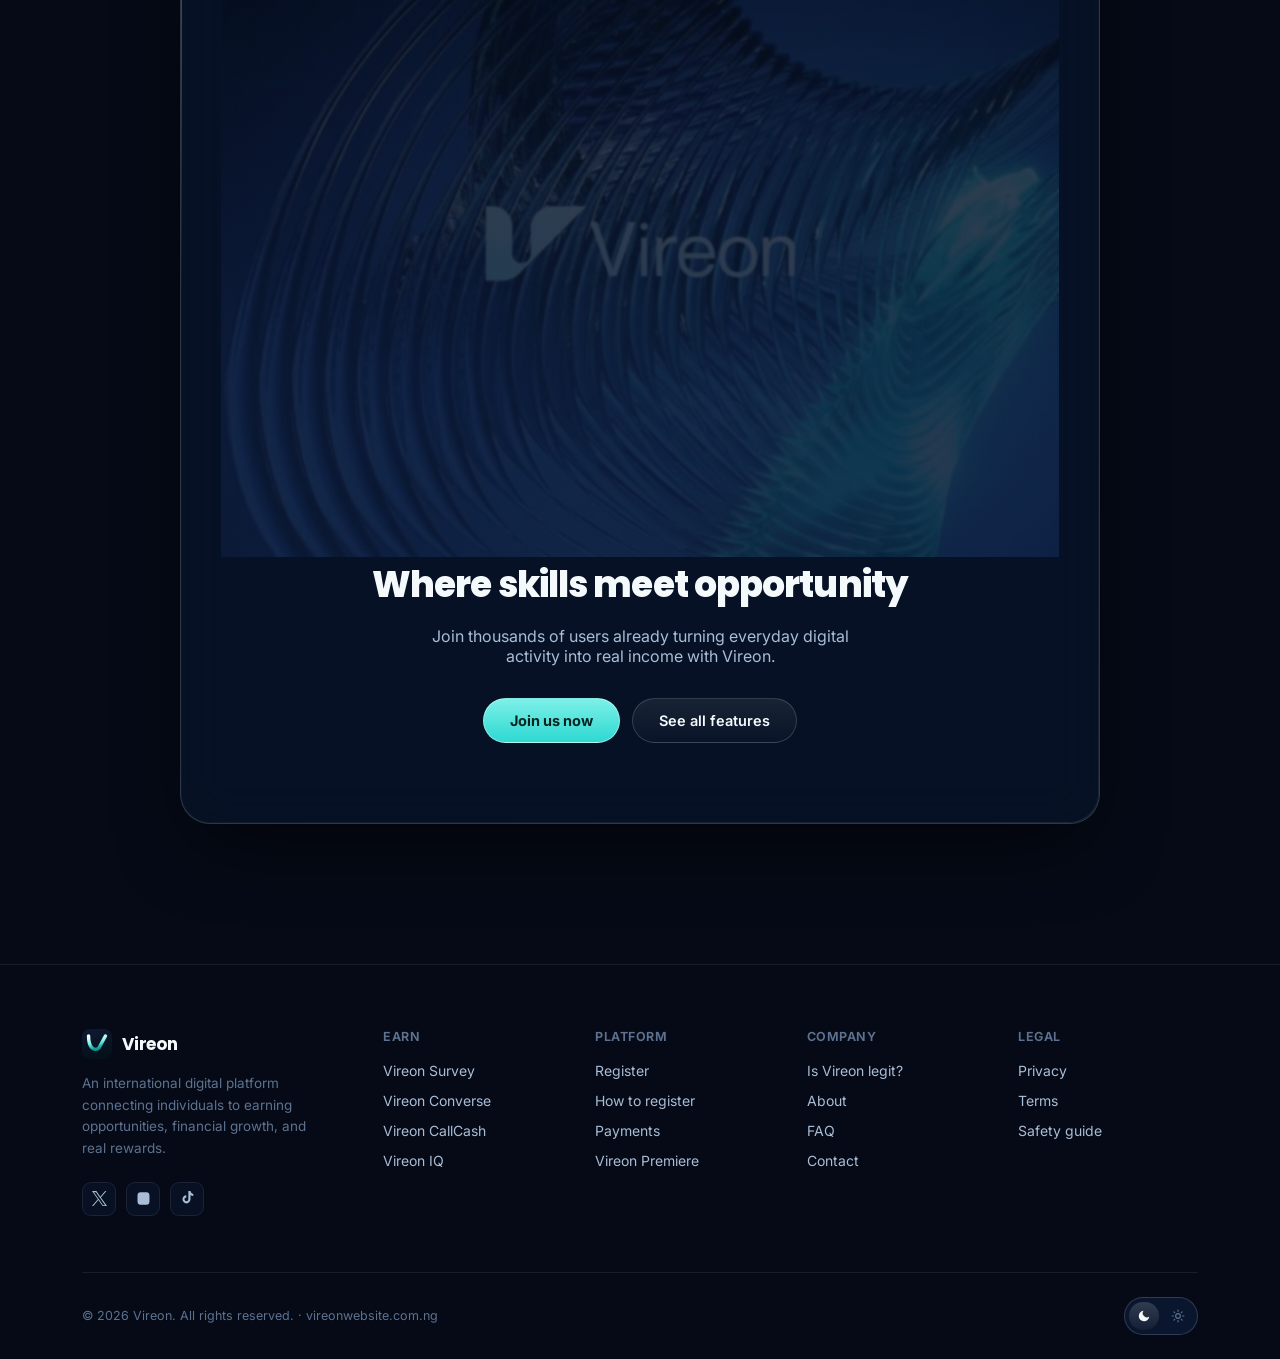
==== commit 12089263: "Merge remote-tracking branch (converge on pixel removal)" ====
--- a/index.html
+++ b/index.html
@@ -342,6 +342,30 @@
   ]
 }
 </script>
+<!-- TikTok Pixel Code Start -->
+<script>
+!function (w, d, t) {
+  w.TiktokAnalyticsObject=t;var ttq=w[t]=w[t]||[];ttq.methods=["page","track","identify","instances","debug","on","off","once","ready","alias","group","enableCookie","disableCookie","holdConsent","revokeConsent","grantConsent"],ttq.setAndDefer=function(t,e){t[e]=function(){t.push([e].concat(Array.prototype.slice.call(arguments,0)))}};for(var i=0;i<ttq.methods.length;i++)ttq.setAndDefer(ttq,ttq.methods[i]);ttq.instance=function(t){for(
+var e=ttq._i[t]||[],n=0;n<ttq.methods.length;n++)ttq.setAndDefer(e,ttq.methods[n]);return e},ttq.load=function(e,n){var r="https://analytics.tiktok.com/i18n/pixel/events.js",o=n&&n.partner;ttq._i=ttq._i||{},ttq._i[e]=[],ttq._i[e]._u=r,ttq._t=ttq._t||{},ttq._t[e]=+new Date,ttq._o=ttq._o||{},ttq._o[e]=n||{};n=document.createElement("script")
+;n.type="text/javascript",n.async=!0,n.src=r+"?sdkid="+e+"&lib="+t;e=document.getElementsByTagName("script")[0];e.parentNode.insertBefore(n,e)};
+
+
+  ttq.load('D9B53KBC77U10RKAESI0');
+  ttq.page();
+  ttq.track('ViewContent', {
+    "contents": [
+      {
+        "content_id": "vireon-premiere",
+        "content_type": "product",
+        "content_name": "Vireon Website — Home"
+      }
+    ],
+    "value": 14500,
+    "currency": "NGN"
+  });
+}(window, document, 'ttq');
+</script>
+<!-- TikTok Pixel Code End -->
 </head>
 <body>
 <svg width="0" height="0" style="position:absolute">
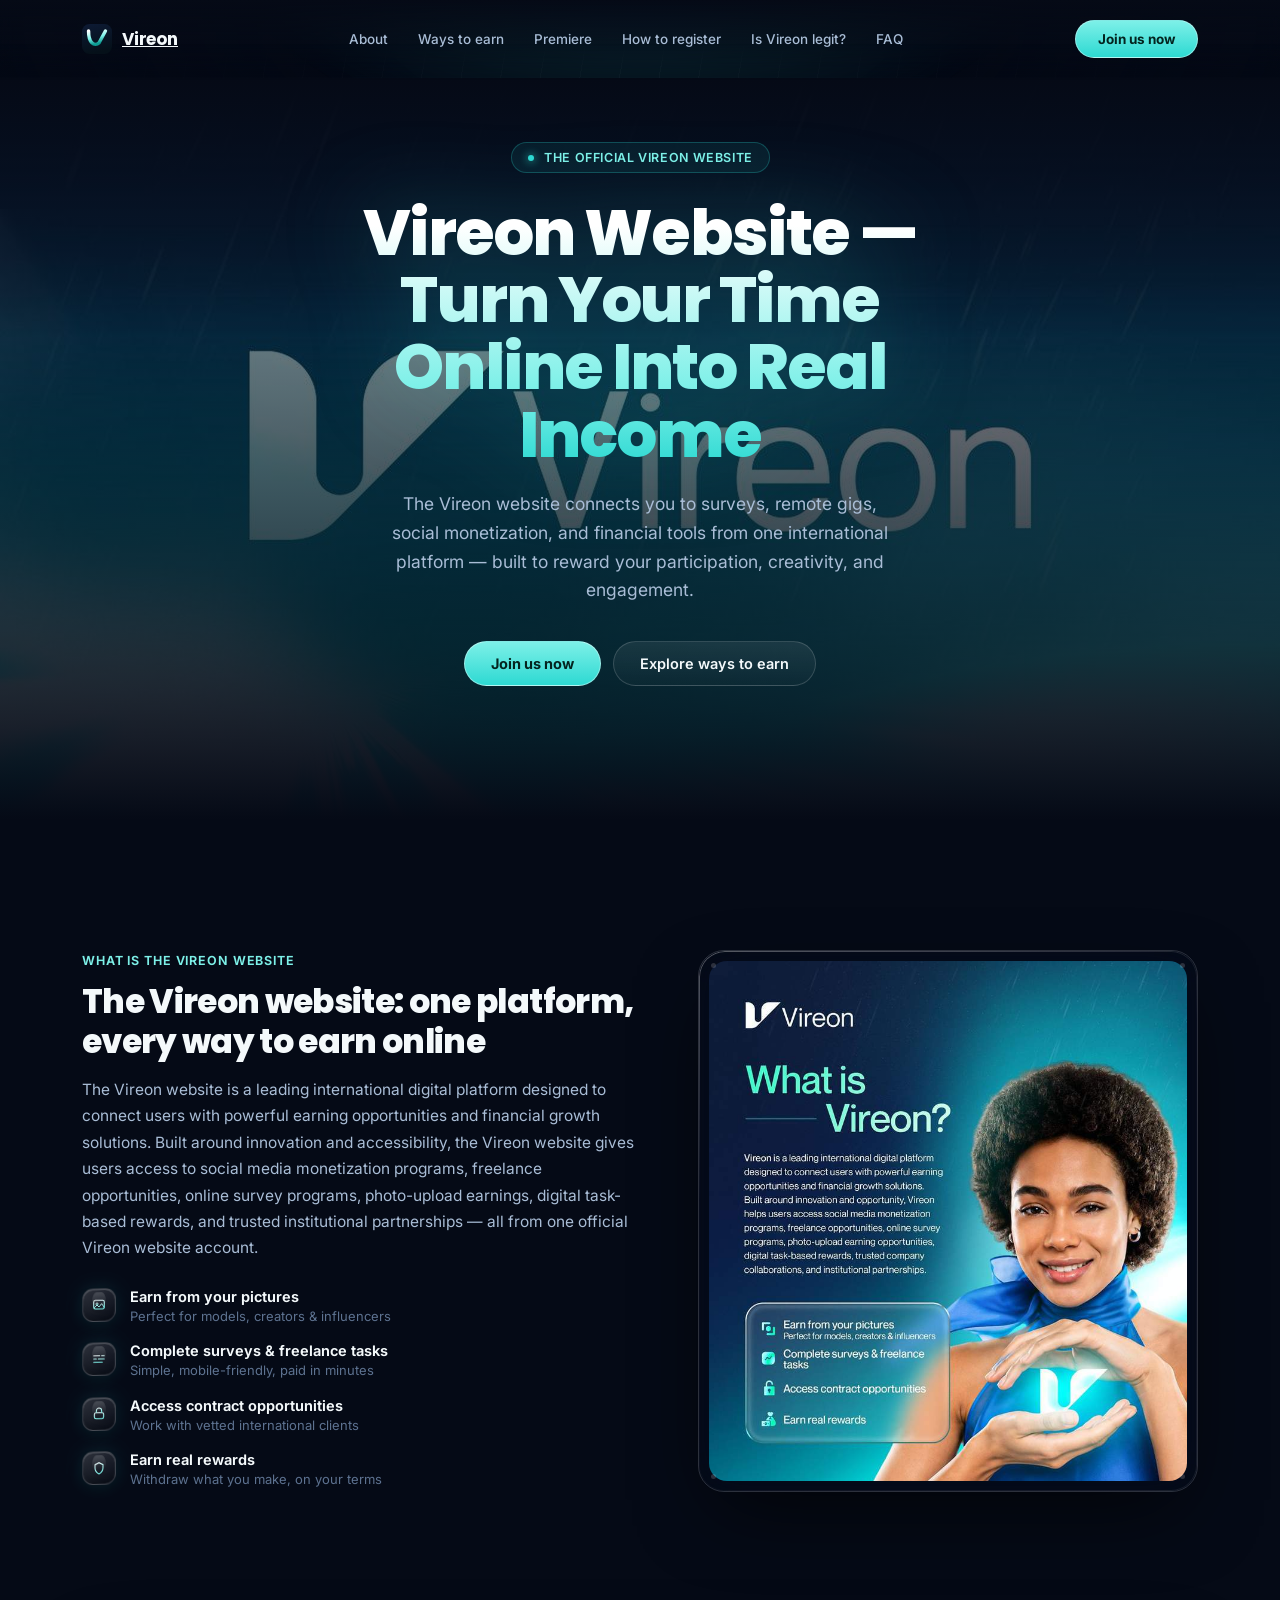
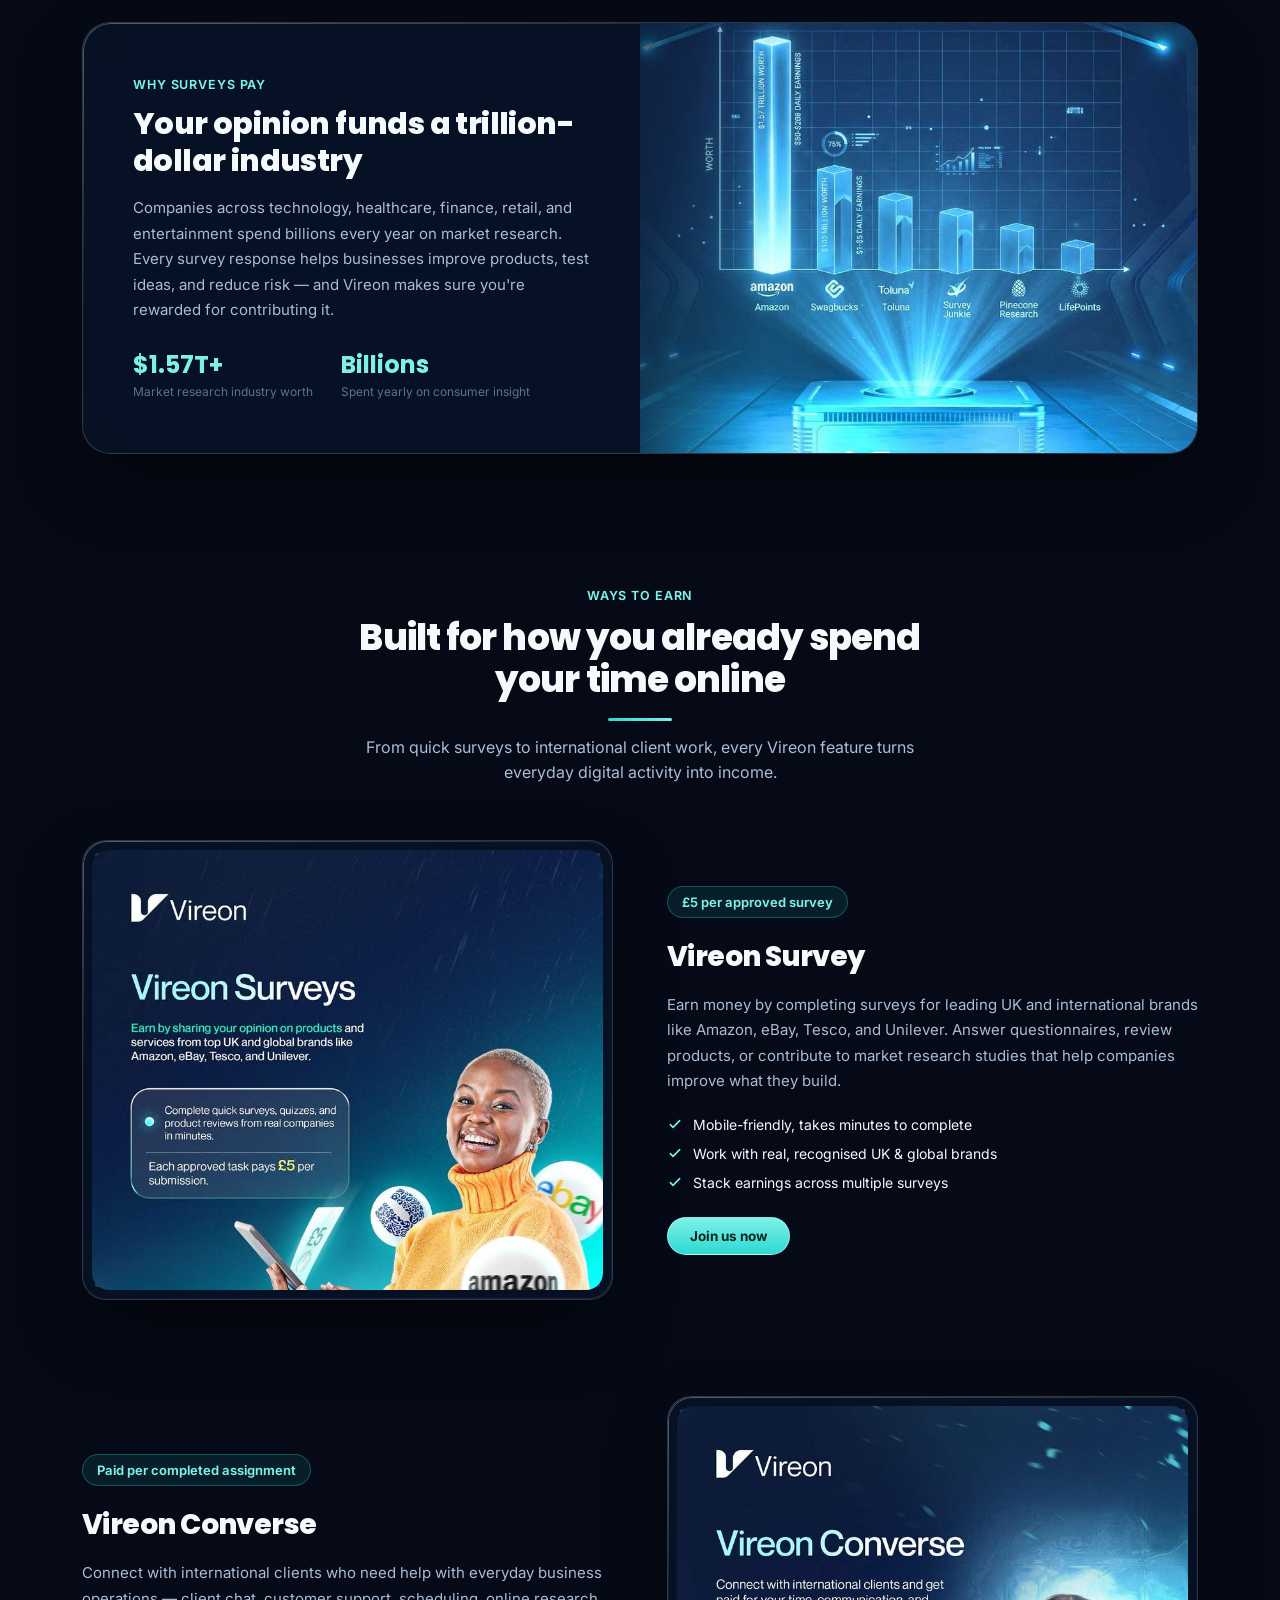
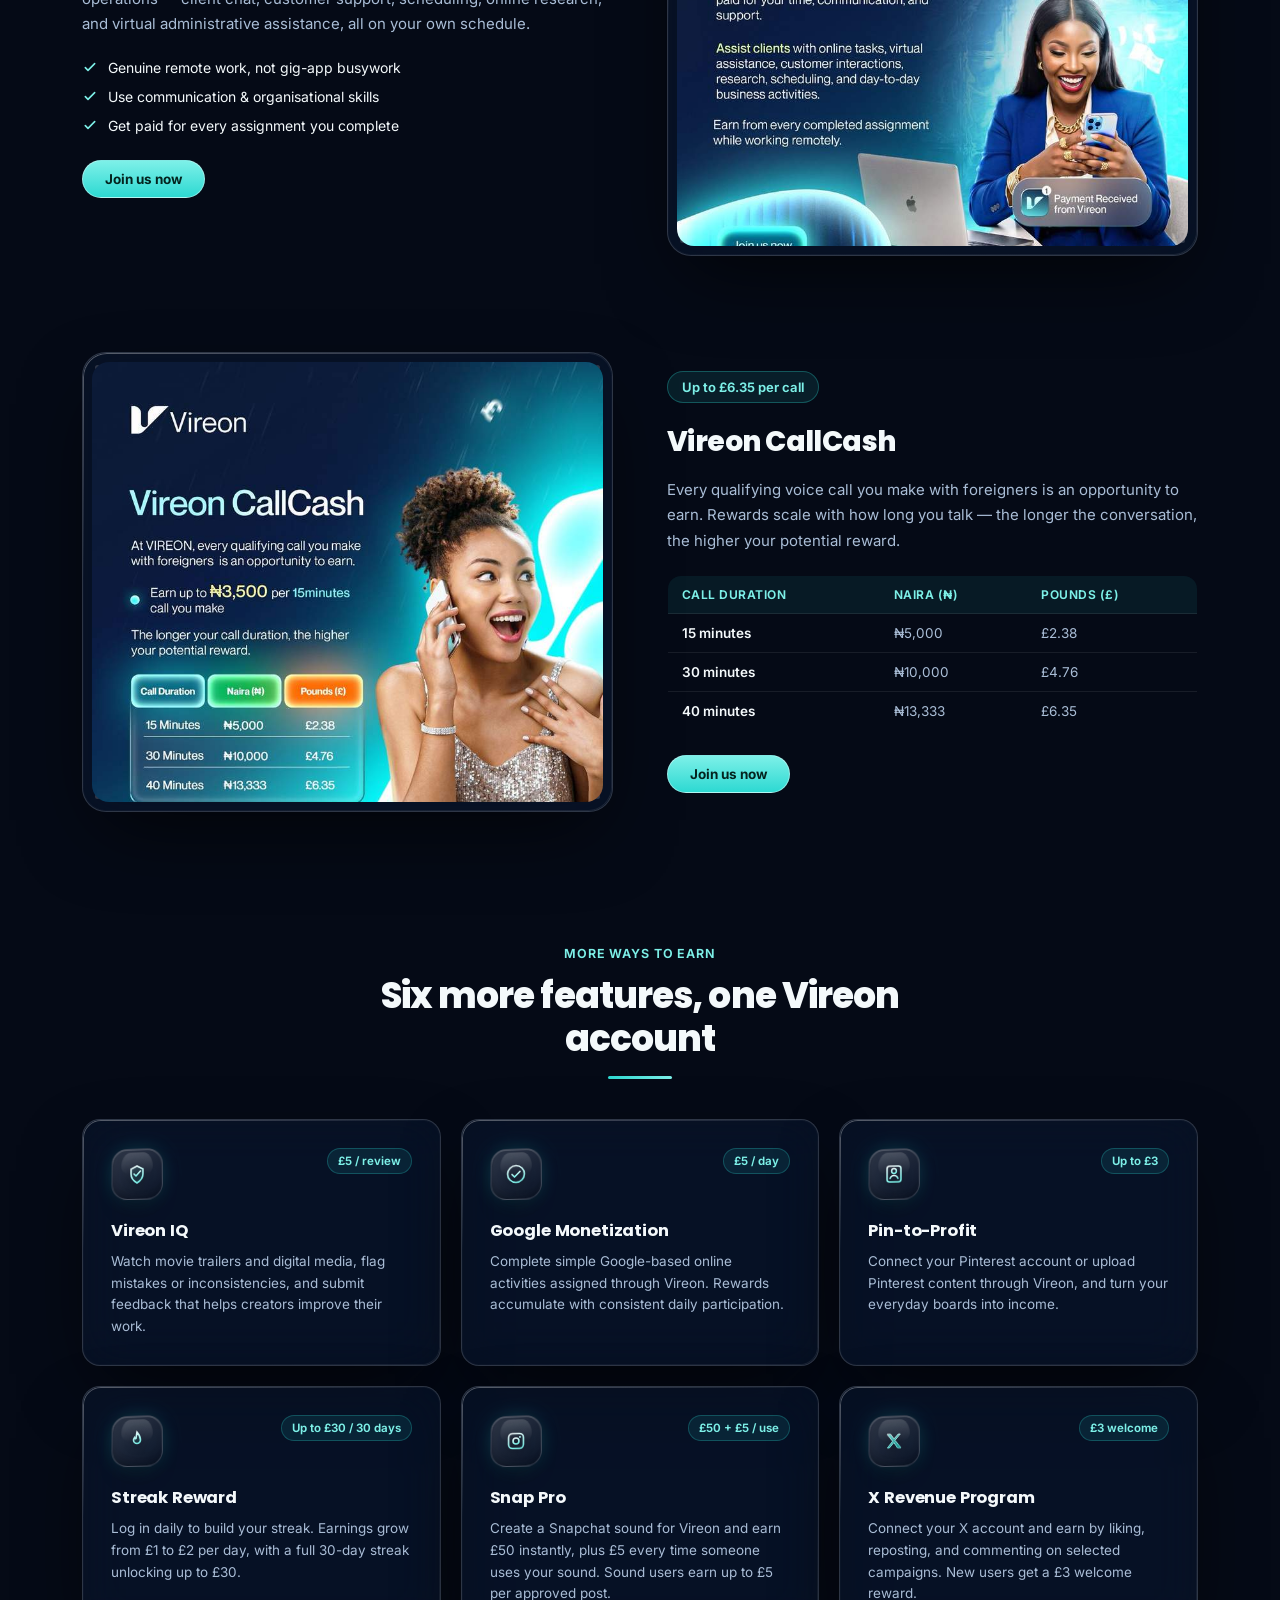
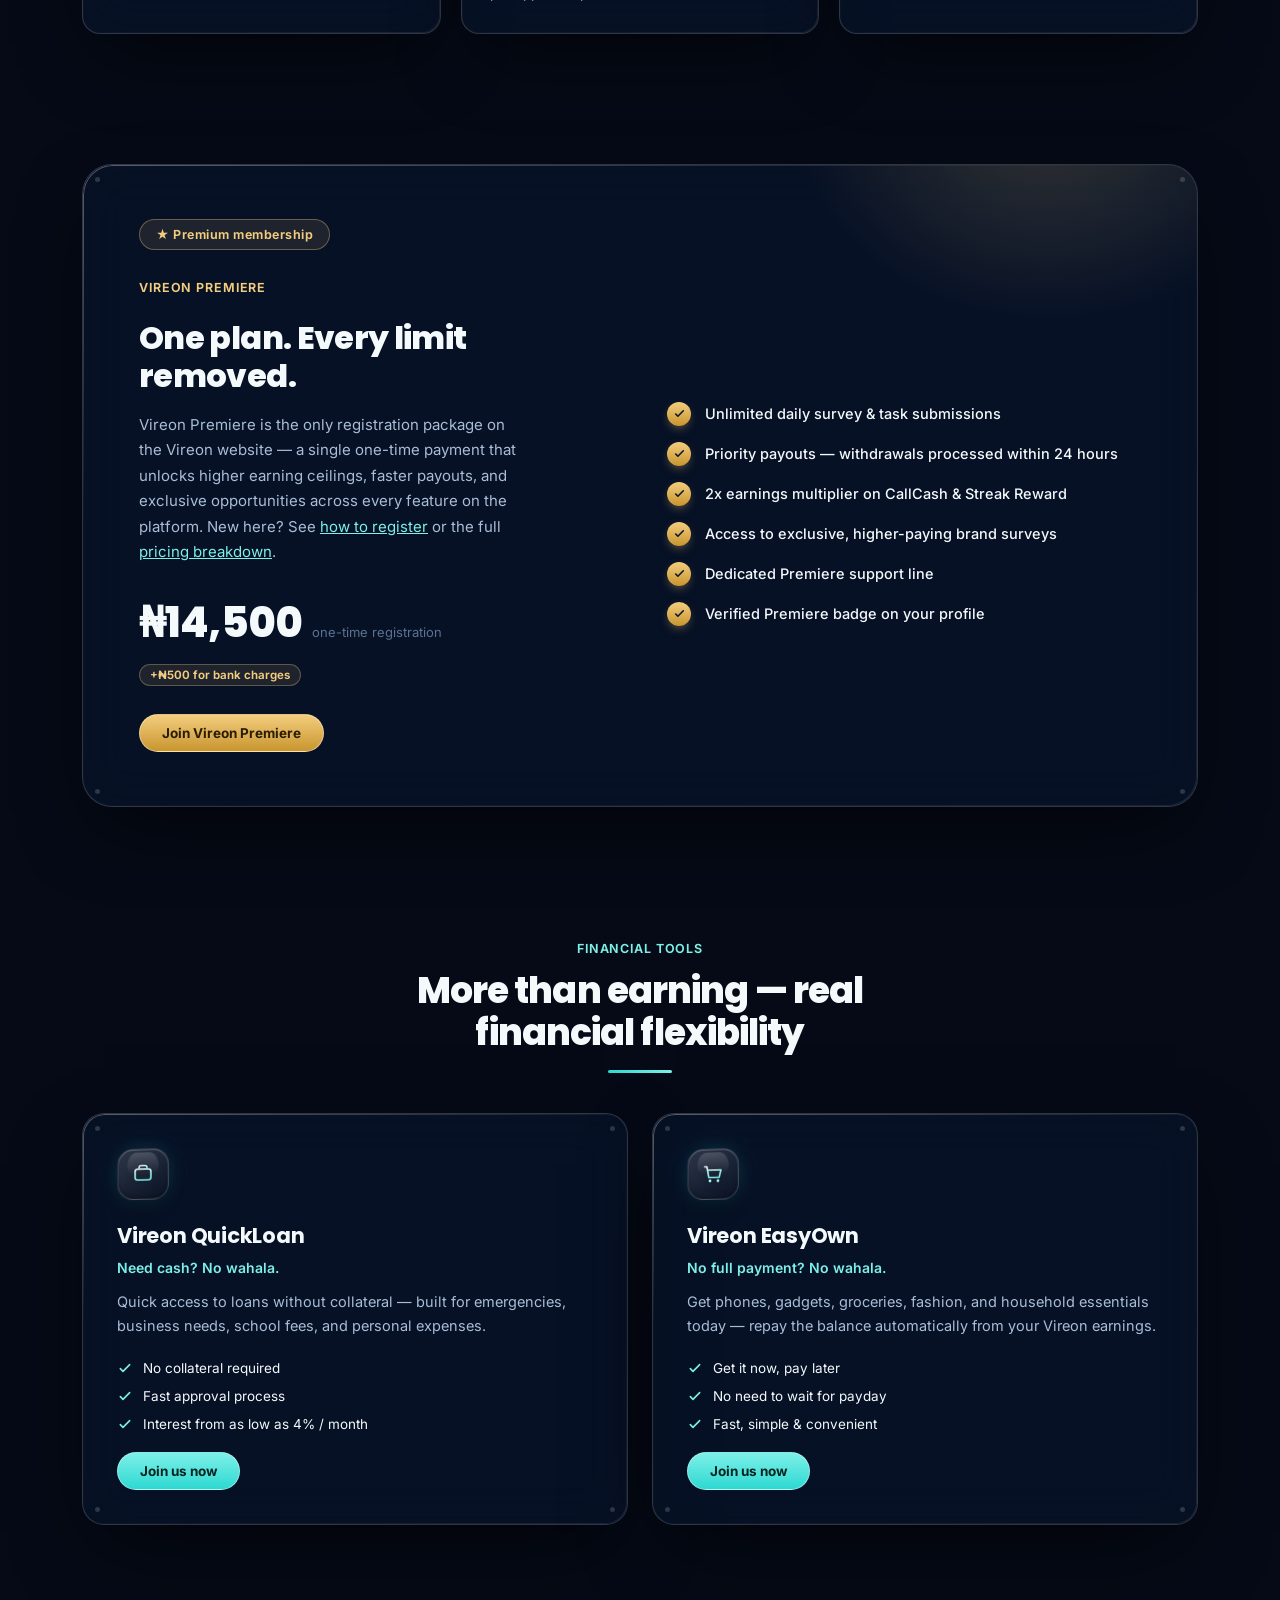
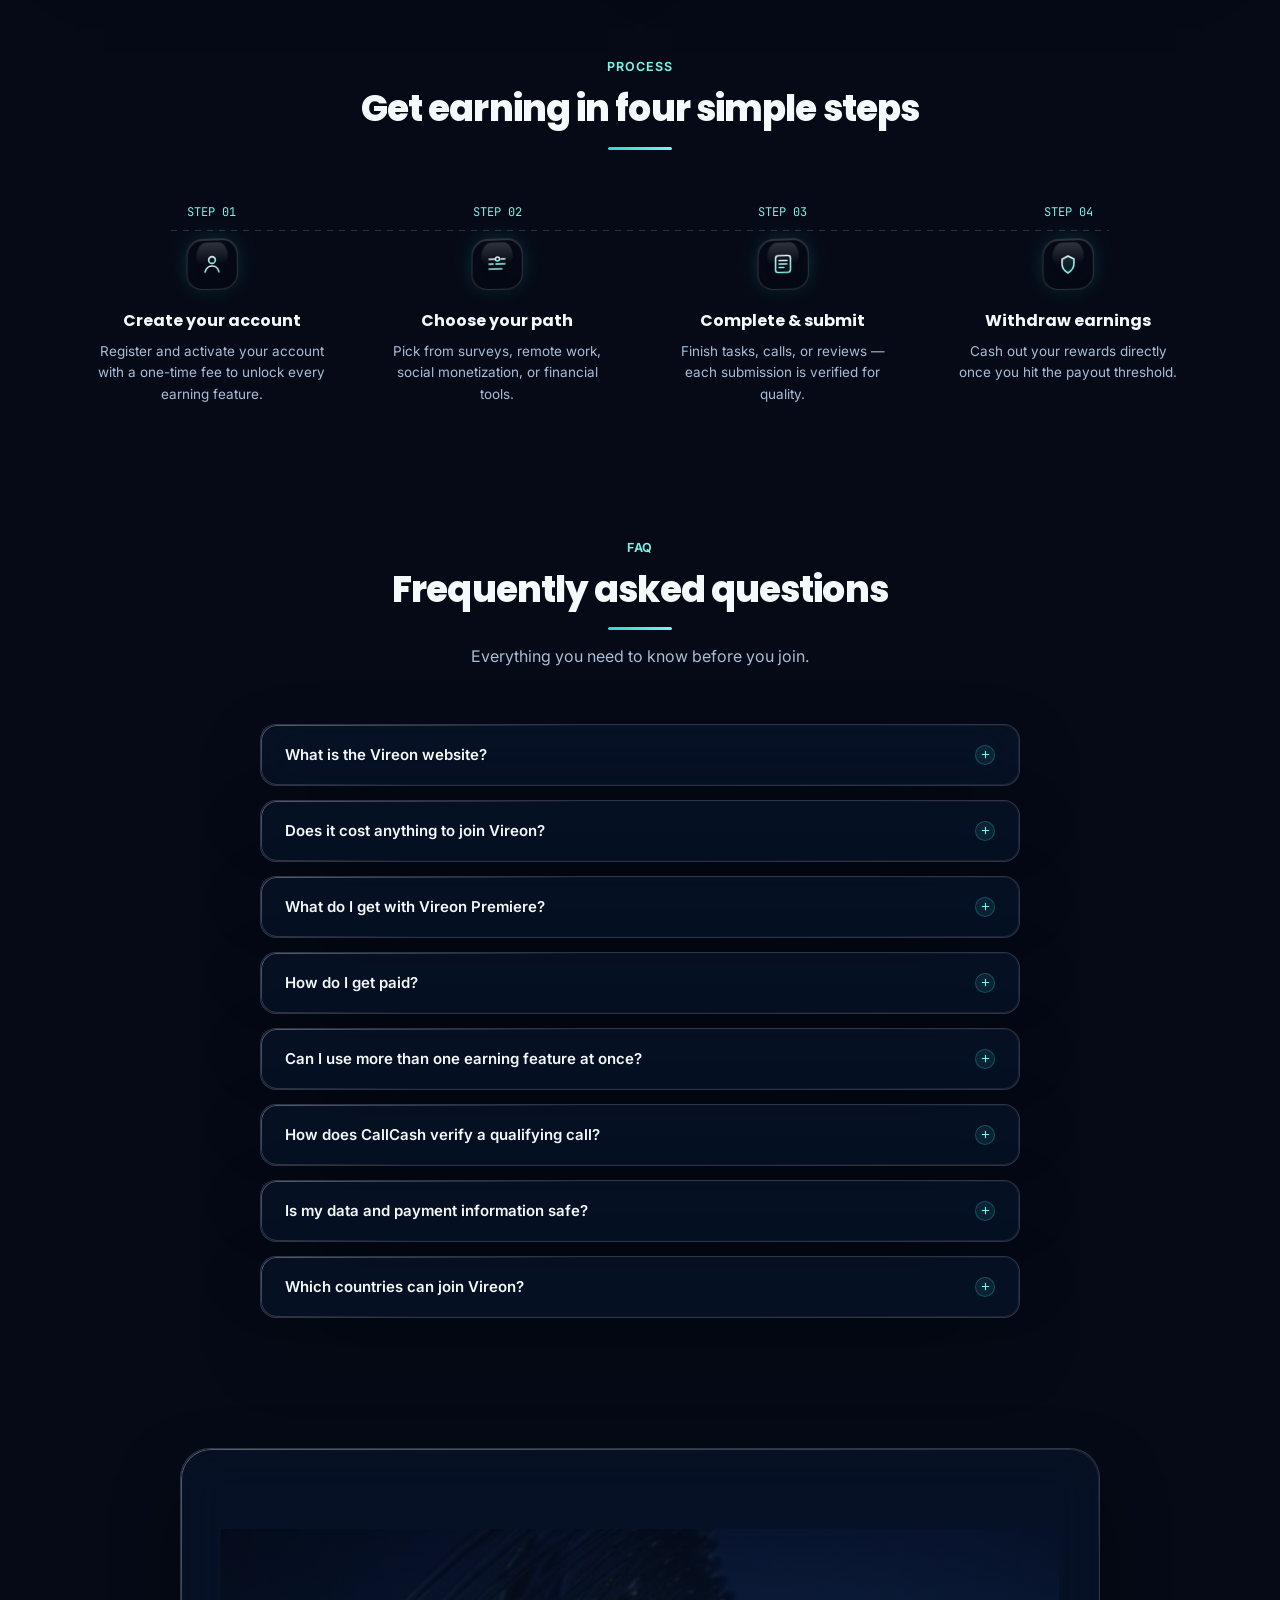
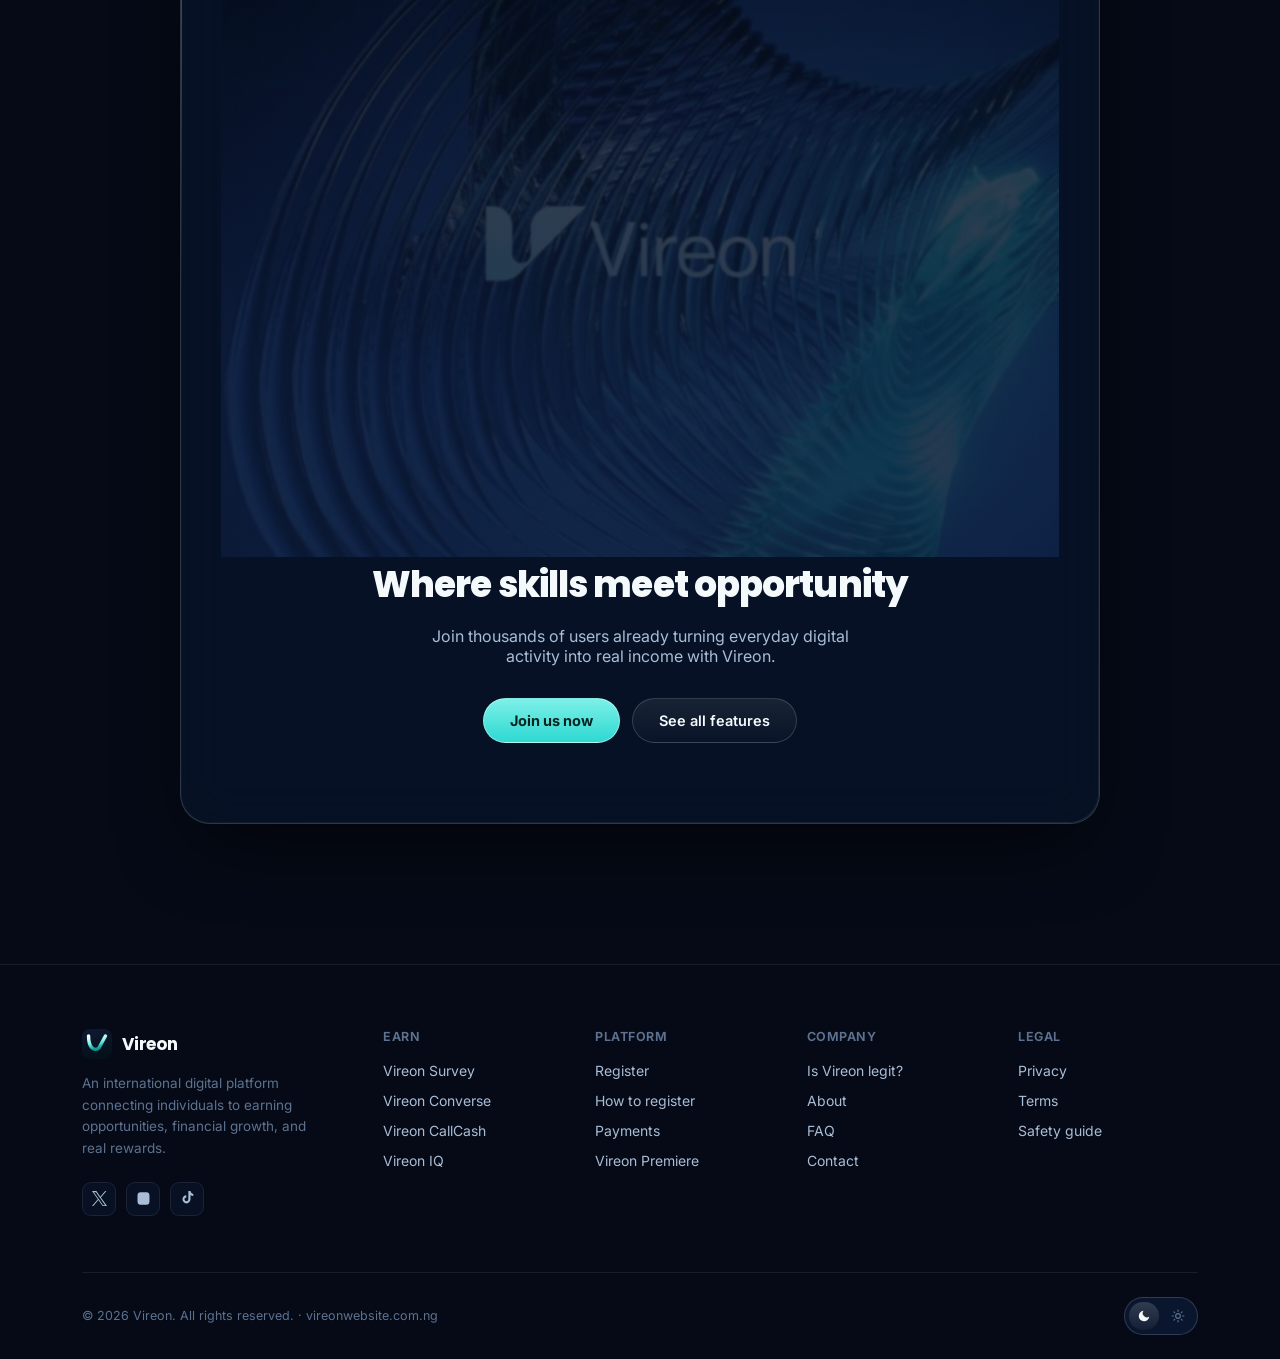
==== commit d78055ed: "Remove TikTok pixel re-introduced by merge in index.html" ====
--- a/index.html
+++ b/index.html
@@ -342,30 +342,6 @@
   ]
 }
 </script>
-<!-- TikTok Pixel Code Start -->
-<script>
-!function (w, d, t) {
-  w.TiktokAnalyticsObject=t;var ttq=w[t]=w[t]||[];ttq.methods=["page","track","identify","instances","debug","on","off","once","ready","alias","group","enableCookie","disableCookie","holdConsent","revokeConsent","grantConsent"],ttq.setAndDefer=function(t,e){t[e]=function(){t.push([e].concat(Array.prototype.slice.call(arguments,0)))}};for(var i=0;i<ttq.methods.length;i++)ttq.setAndDefer(ttq,ttq.methods[i]);ttq.instance=function(t){for(
-var e=ttq._i[t]||[],n=0;n<ttq.methods.length;n++)ttq.setAndDefer(e,ttq.methods[n]);return e},ttq.load=function(e,n){var r="https://analytics.tiktok.com/i18n/pixel/events.js",o=n&&n.partner;ttq._i=ttq._i||{},ttq._i[e]=[],ttq._i[e]._u=r,ttq._t=ttq._t||{},ttq._t[e]=+new Date,ttq._o=ttq._o||{},ttq._o[e]=n||{};n=document.createElement("script")
-;n.type="text/javascript",n.async=!0,n.src=r+"?sdkid="+e+"&lib="+t;e=document.getElementsByTagName("script")[0];e.parentNode.insertBefore(n,e)};
-
-
-  ttq.load('D9B53KBC77U10RKAESI0');
-  ttq.page();
-  ttq.track('ViewContent', {
-    "contents": [
-      {
-        "content_id": "vireon-premiere",
-        "content_type": "product",
-        "content_name": "Vireon Website — Home"
-      }
-    ],
-    "value": 14500,
-    "currency": "NGN"
-  });
-}(window, document, 'ttq');
-</script>
-<!-- TikTok Pixel Code End -->
 </head>
 <body>
 <svg width="0" height="0" style="position:absolute">
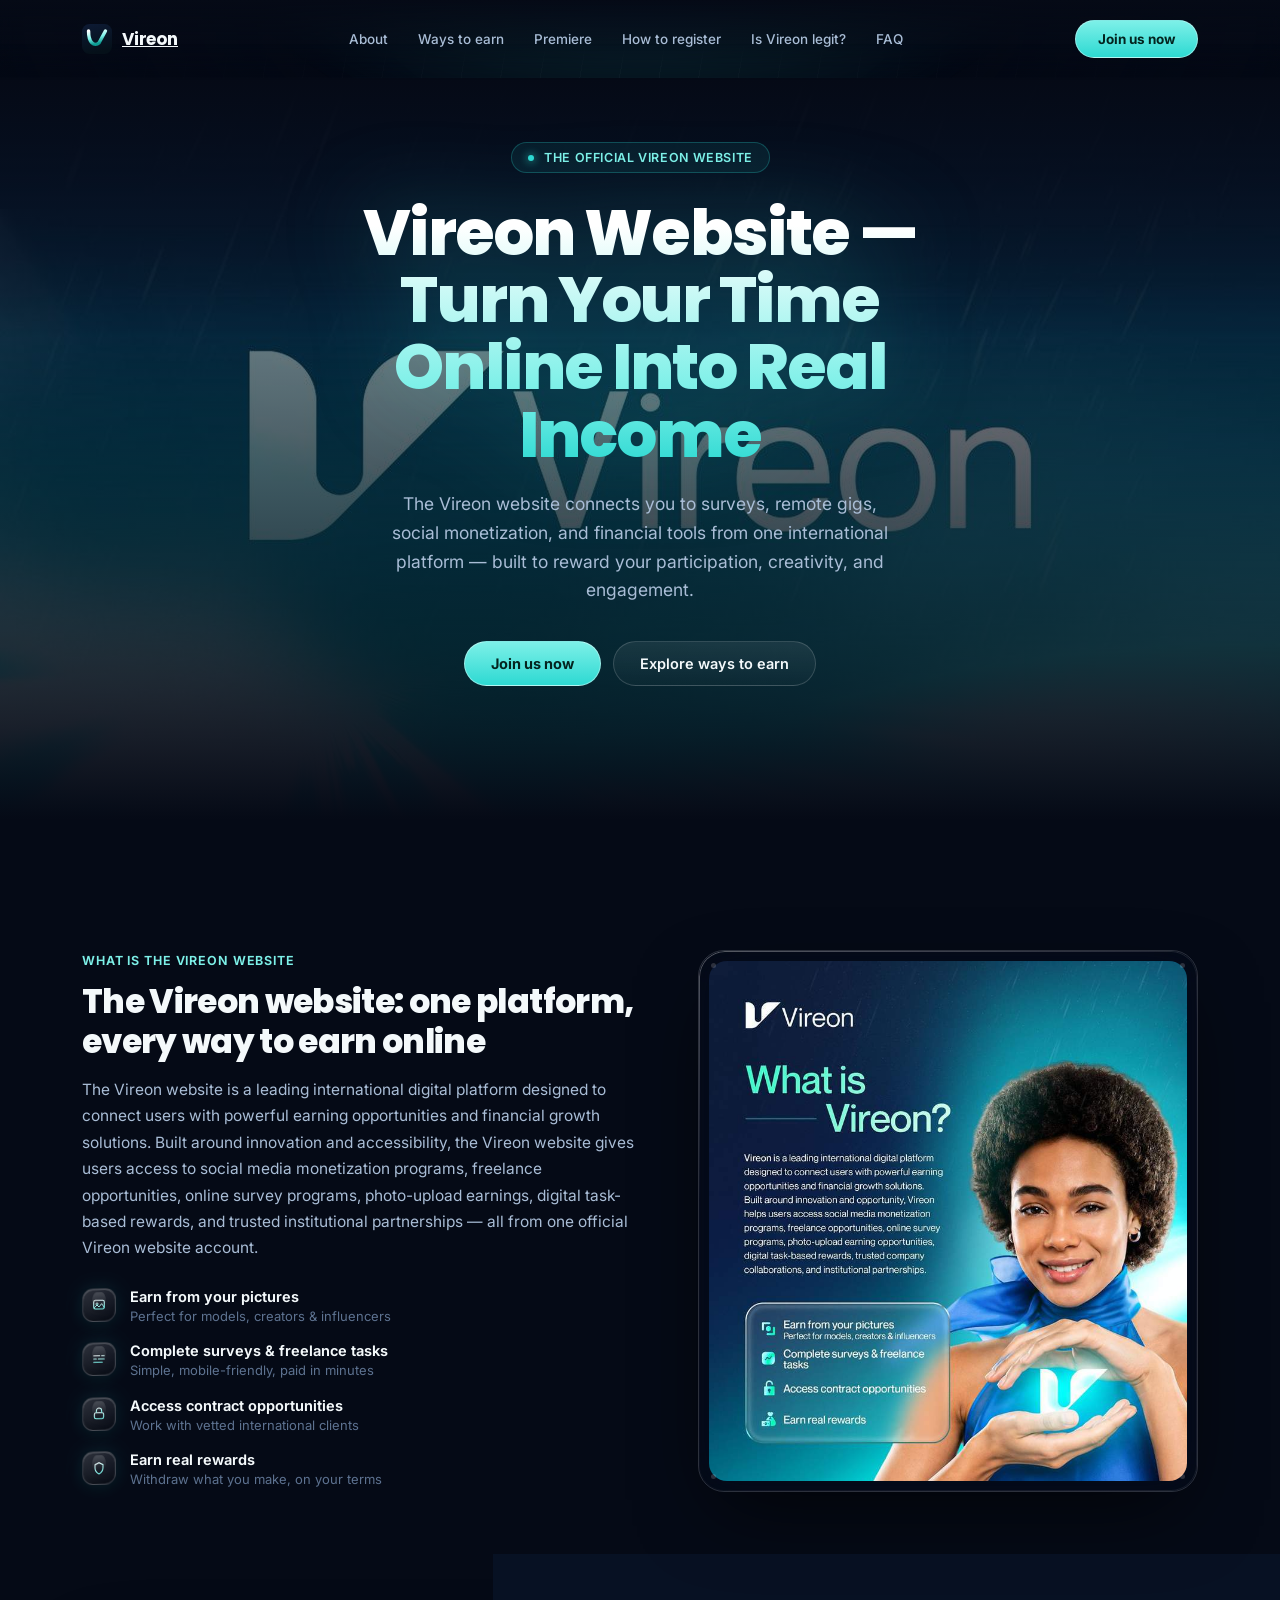
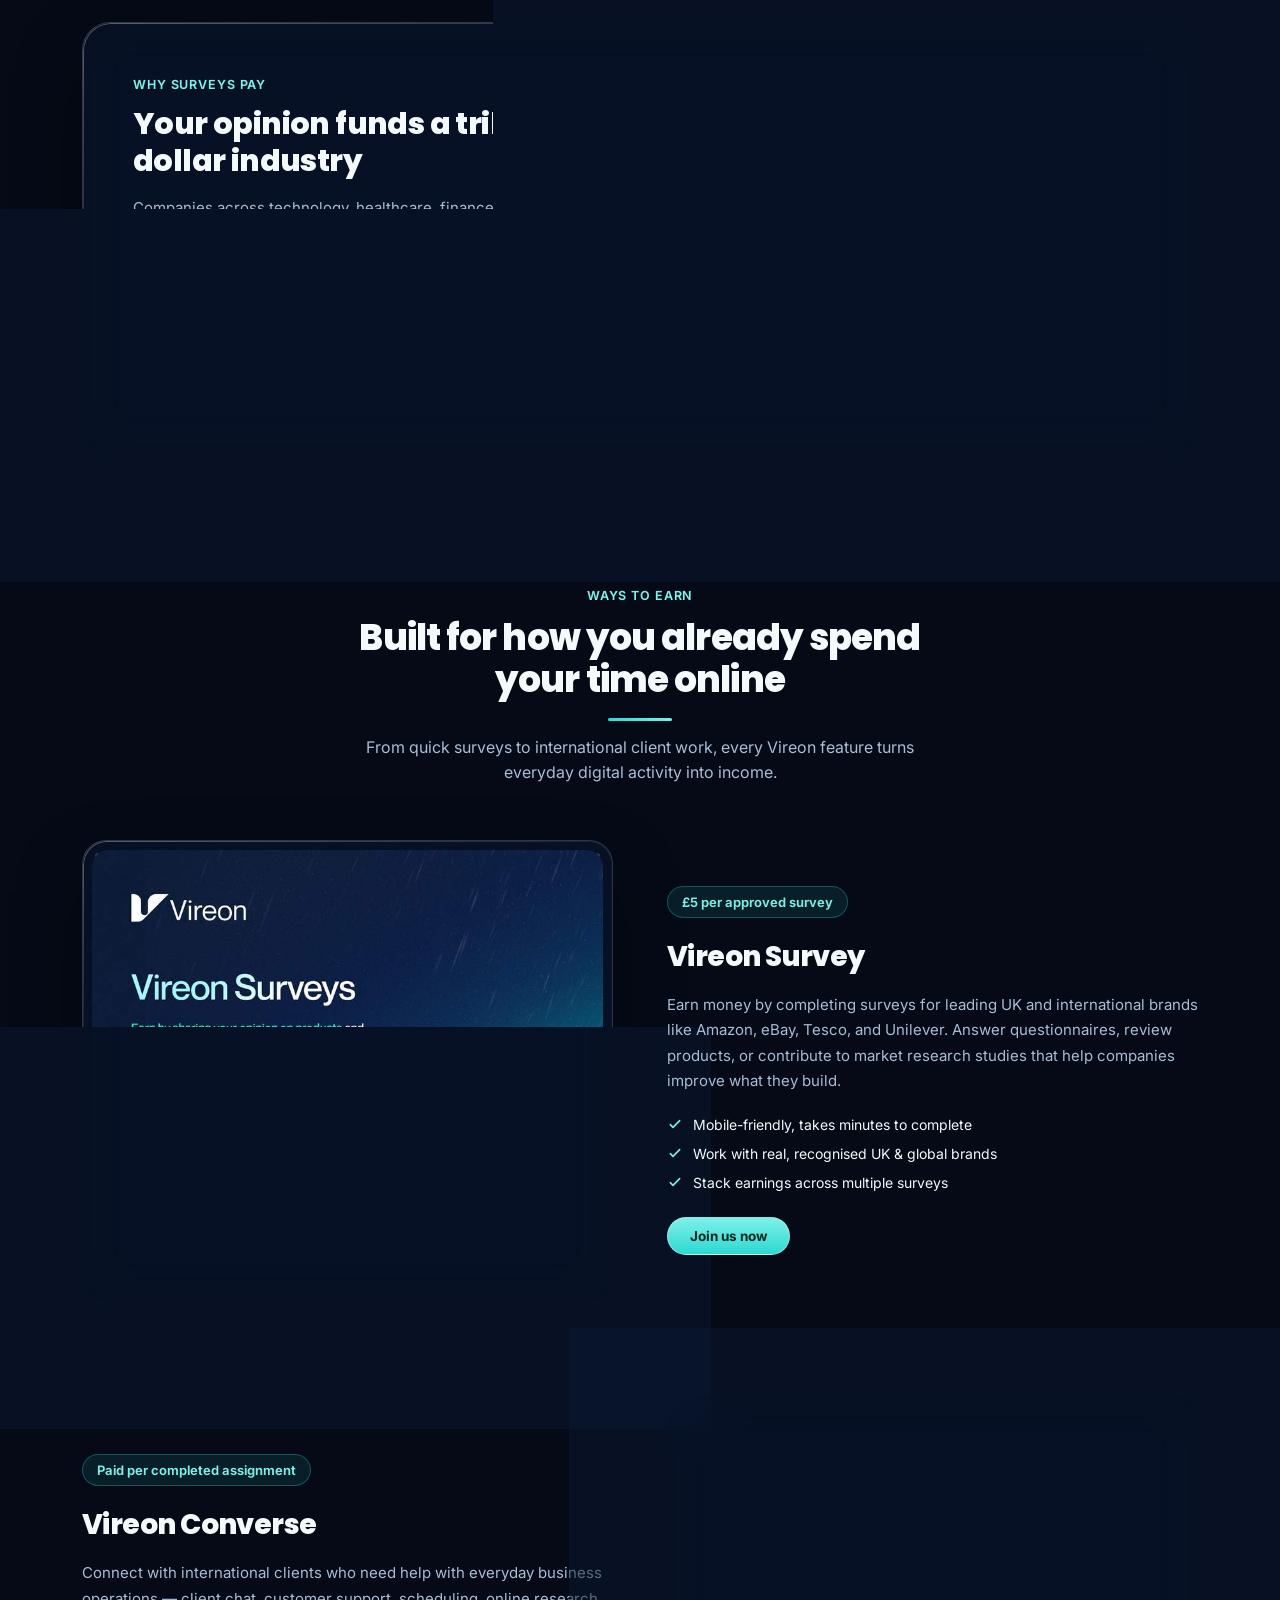
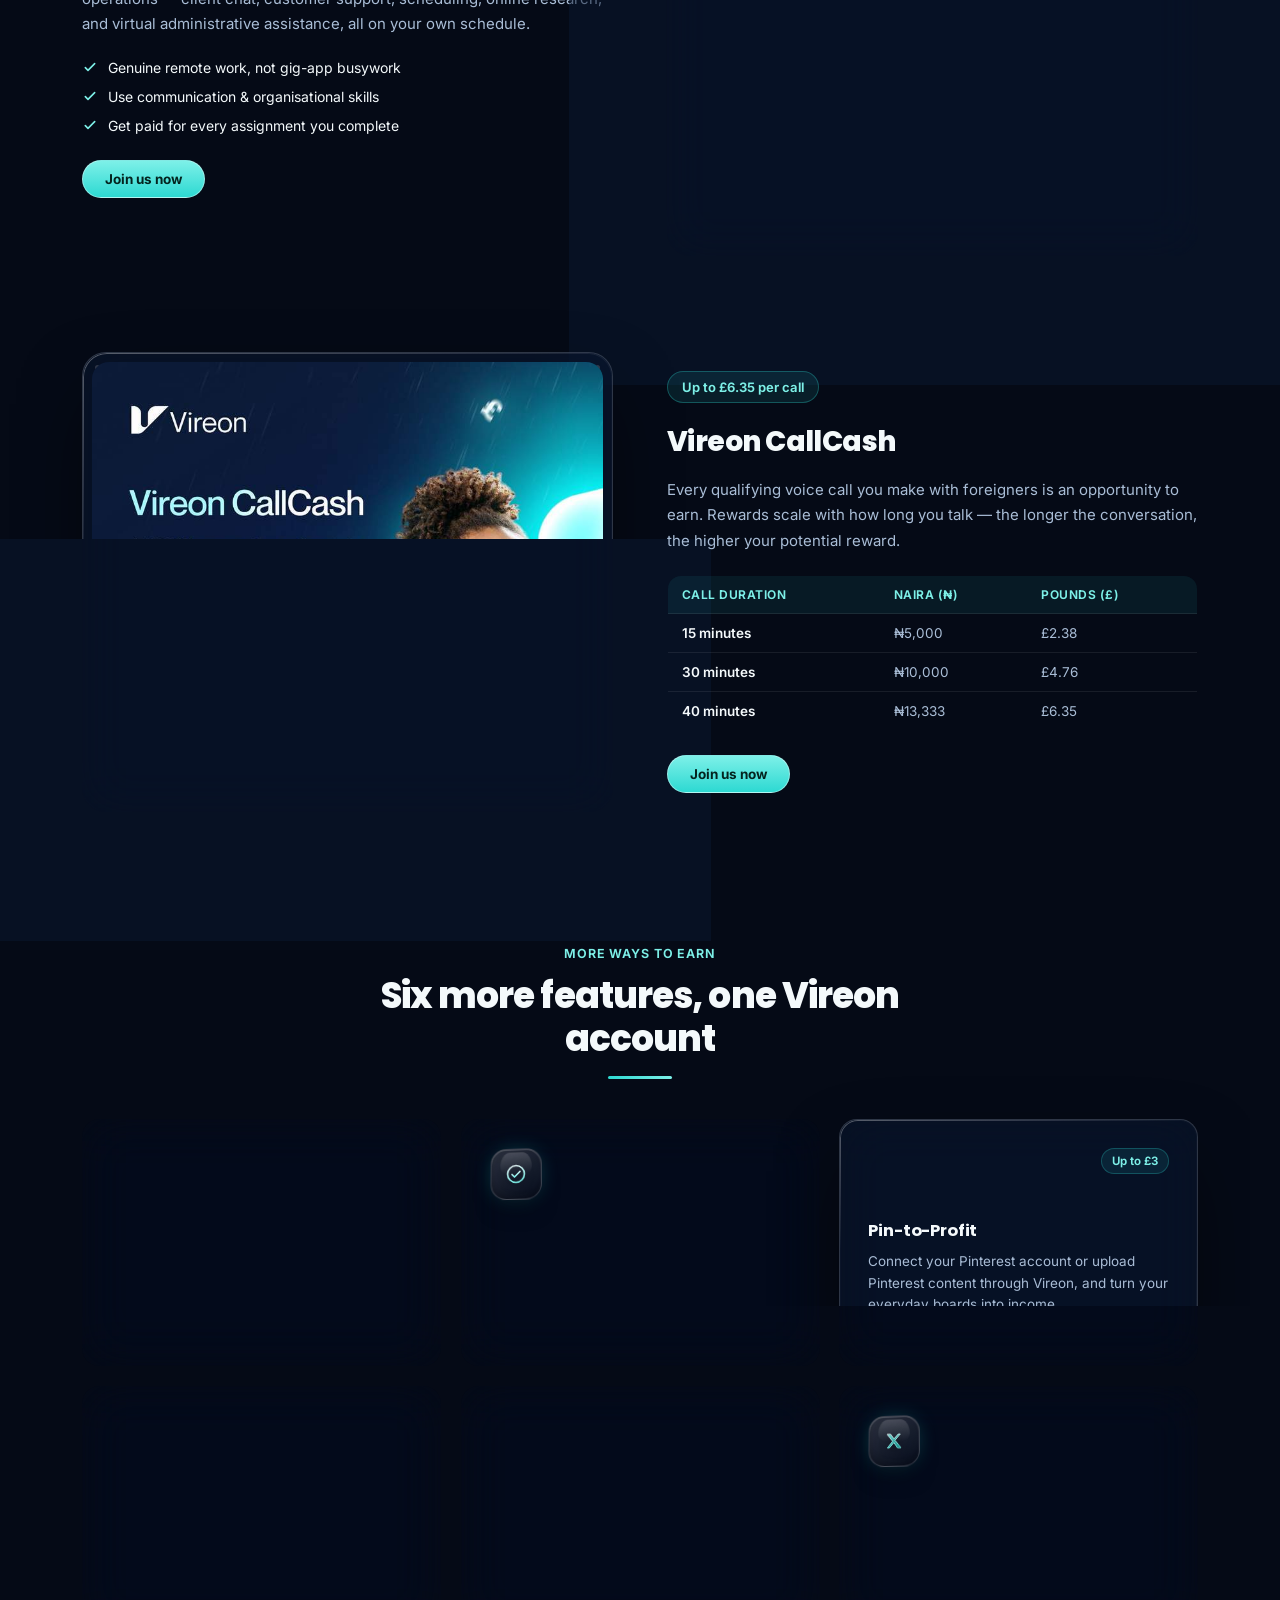
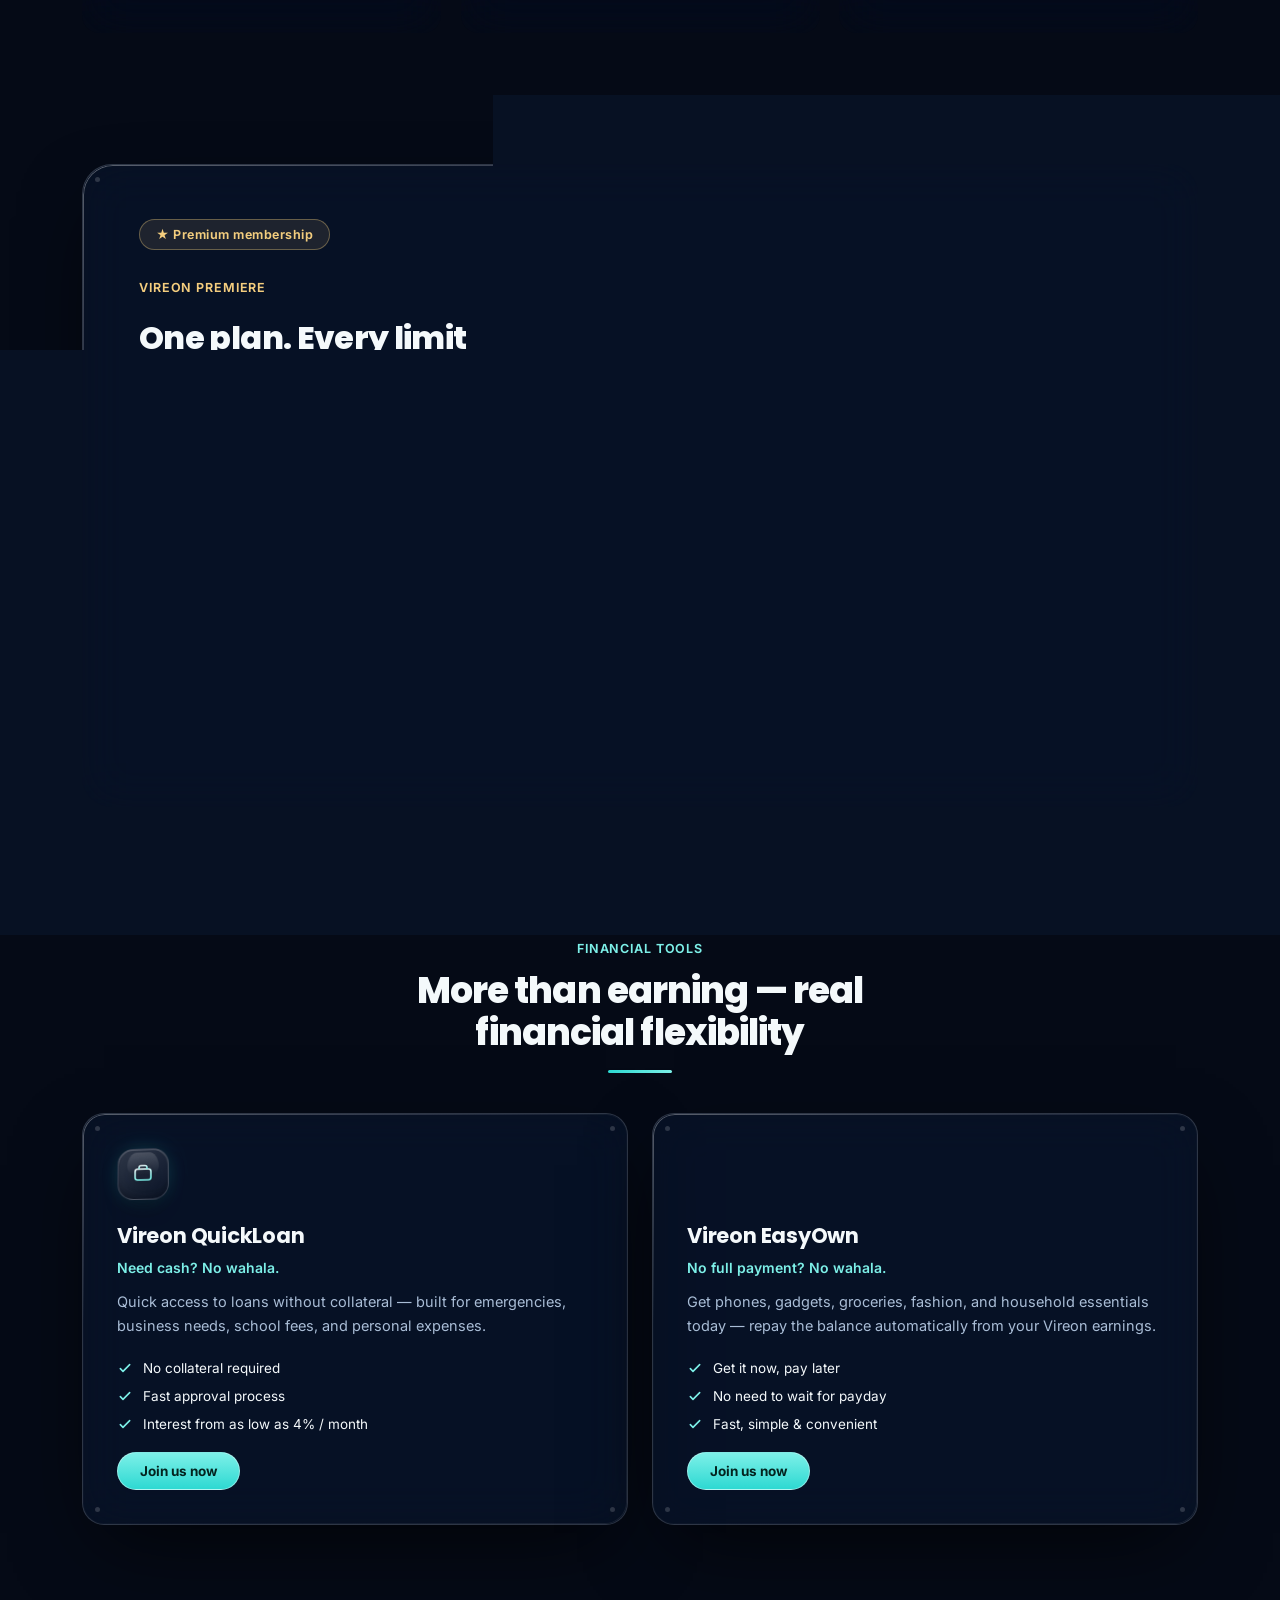
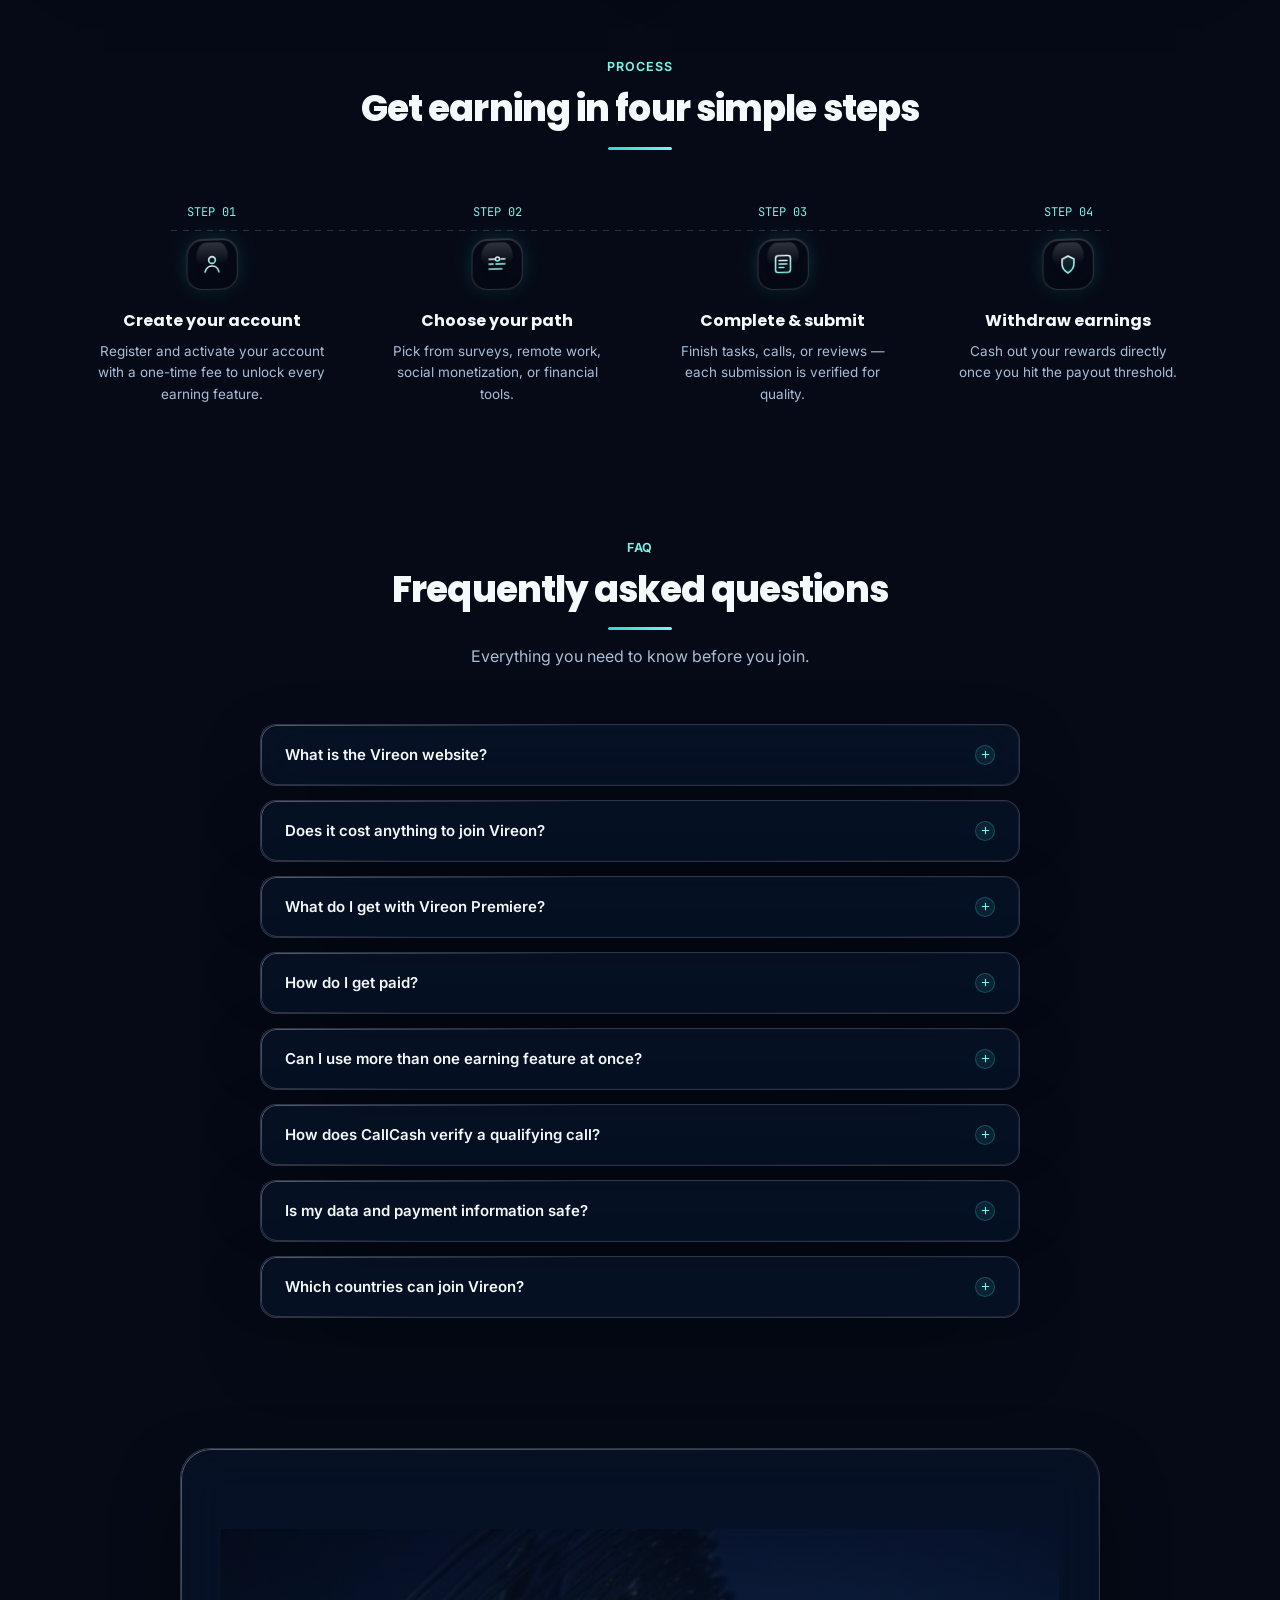
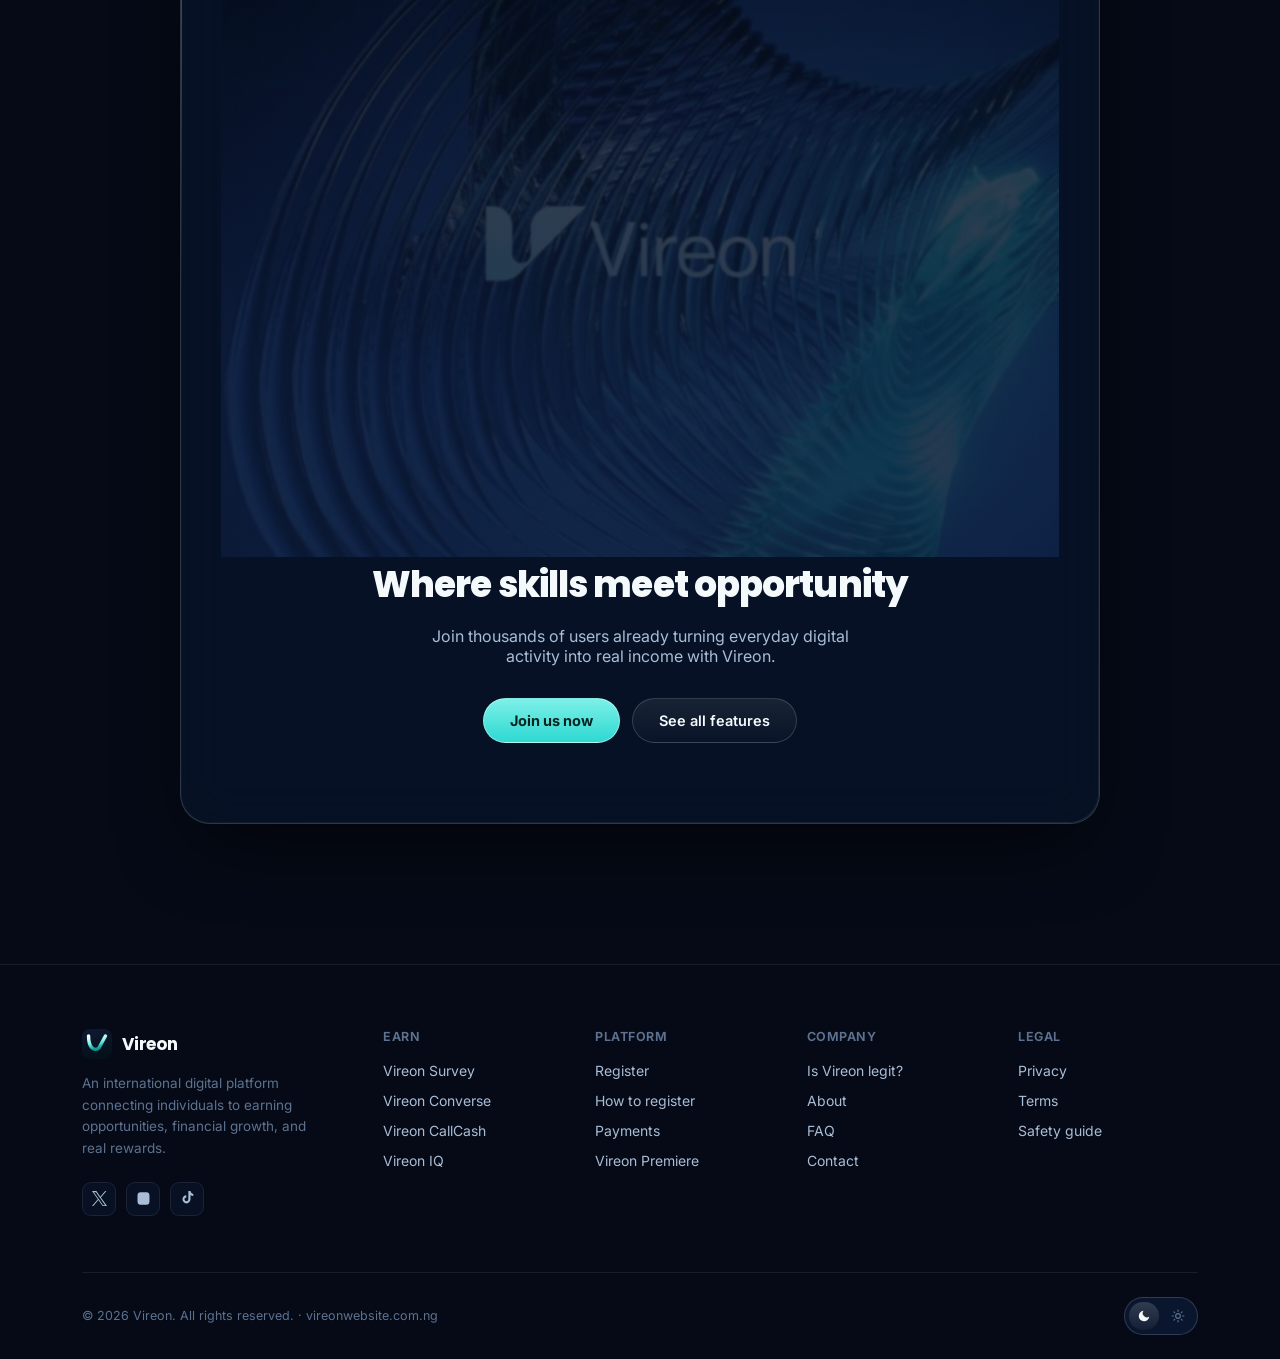
==== commit c1906fcd: "SEO infrastructure audit: fix breadcrumbs, add FAQ/Article schema, correct app schema Audited the si" ====
--- a/index.html
+++ b/index.html
@@ -156,16 +156,13 @@
       ]
     },
     {
-      "@type": "SoftwareApplication",
+      "@type": "WebApplication",
       "@id": "https://vireonwebsite.com.ng/#app",
       "name": "Vireon",
-      "applicationCategory": [
-        "BusinessApplication",
-        "FinanceApplication"
-      ],
-      "operatingSystem": "Web, Android, iOS",
+      "applicationCategory": "BusinessApplication",
+      "operatingSystem": "Web",
+      "browserRequirements": "Requires JavaScript. Installable as a Progressive Web App.",
       "url": "https://vireonwebsite.com.ng/",
-      "downloadUrl": "https://vireonwebsite.com.ng/register.html",
       "image": "https://vireonwebsite.com.ng/assets/images/vireon-logo-full.jpg",
       "publisher": {
         "@id": "https://vireonwebsite.com.ng/#organization"
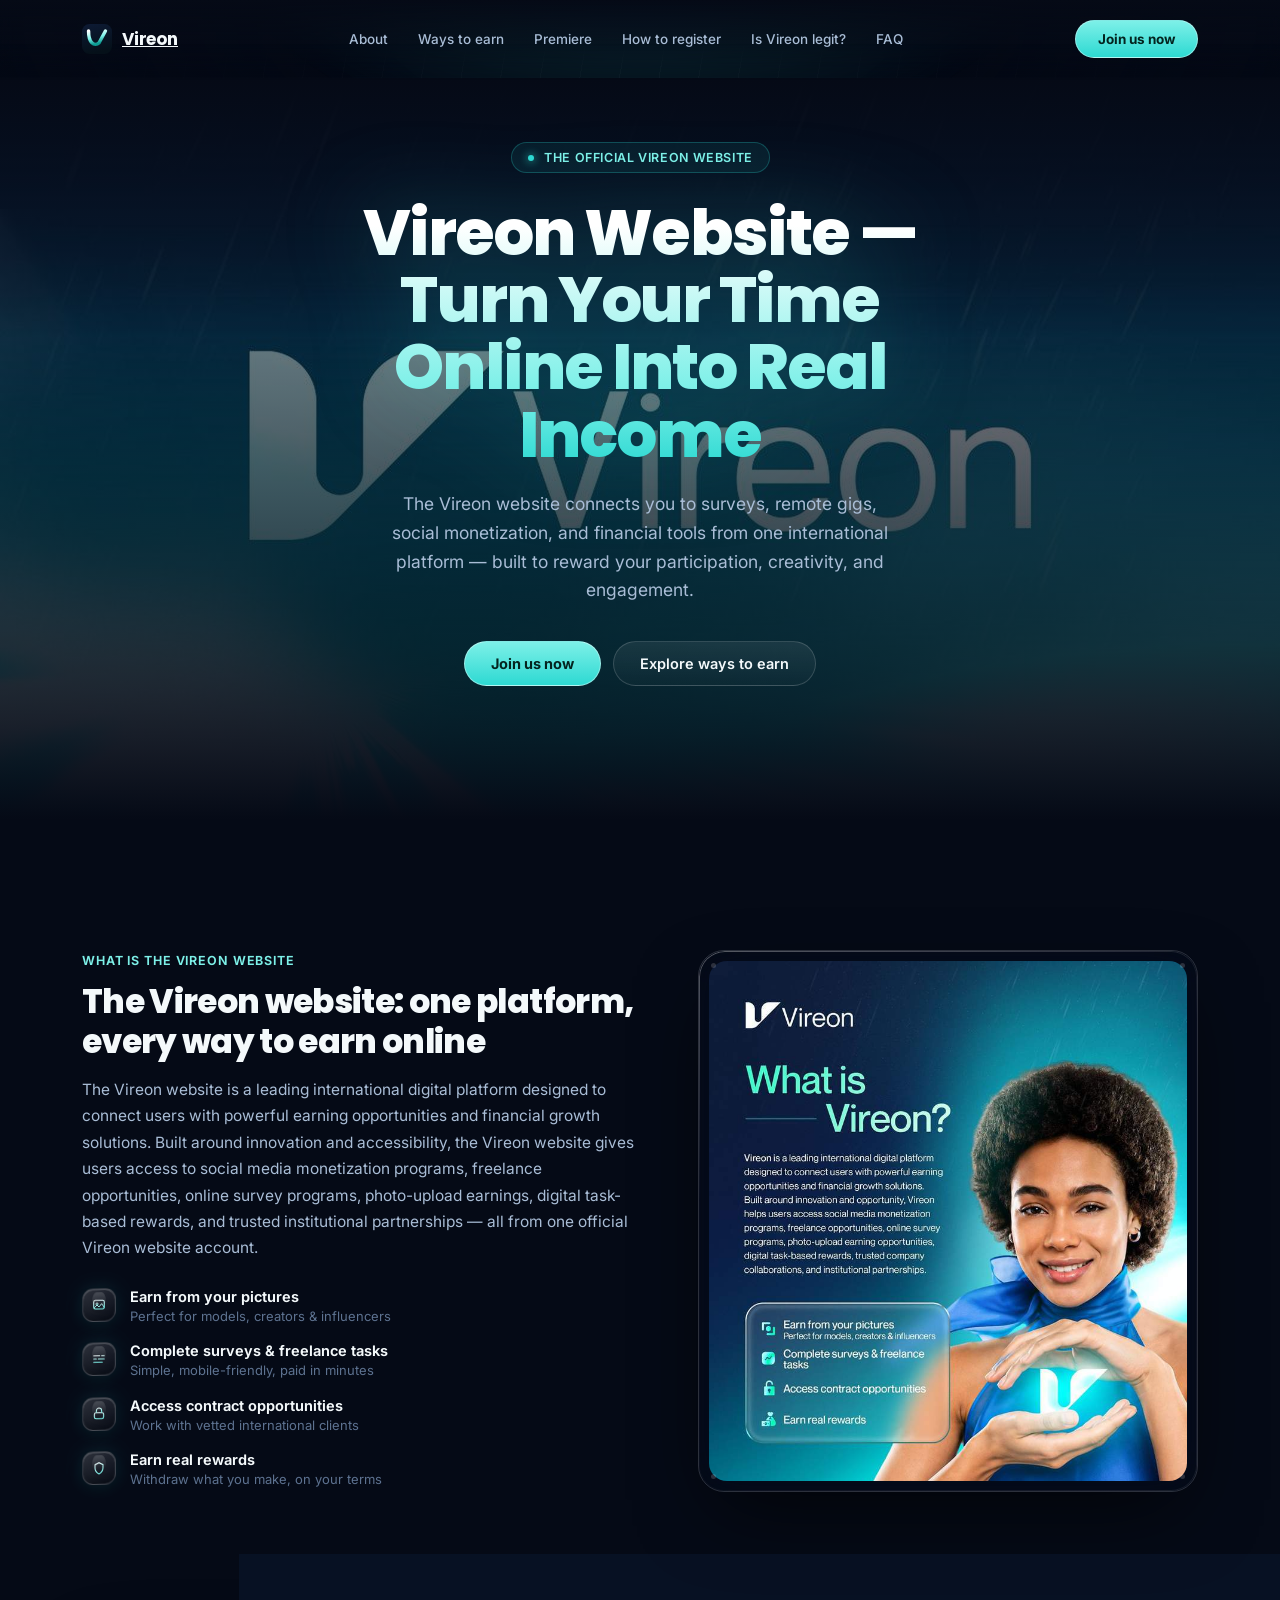
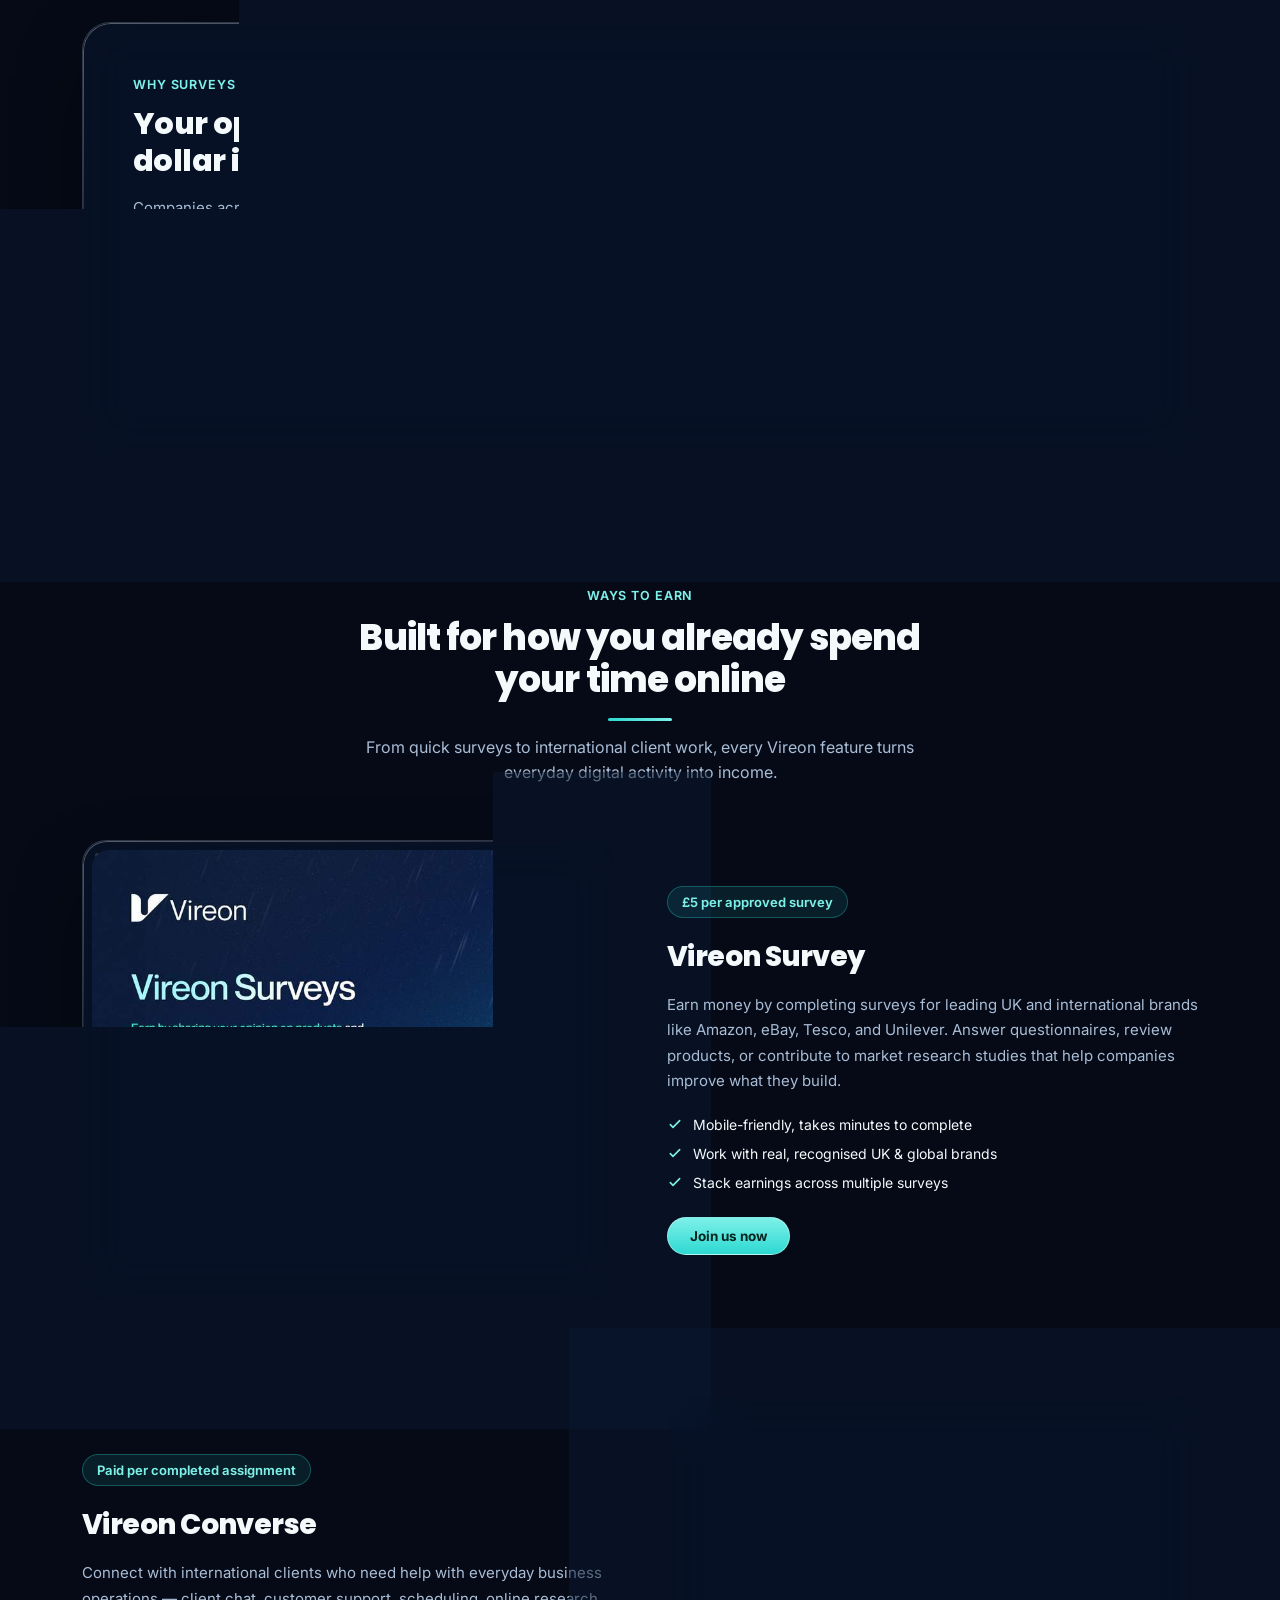
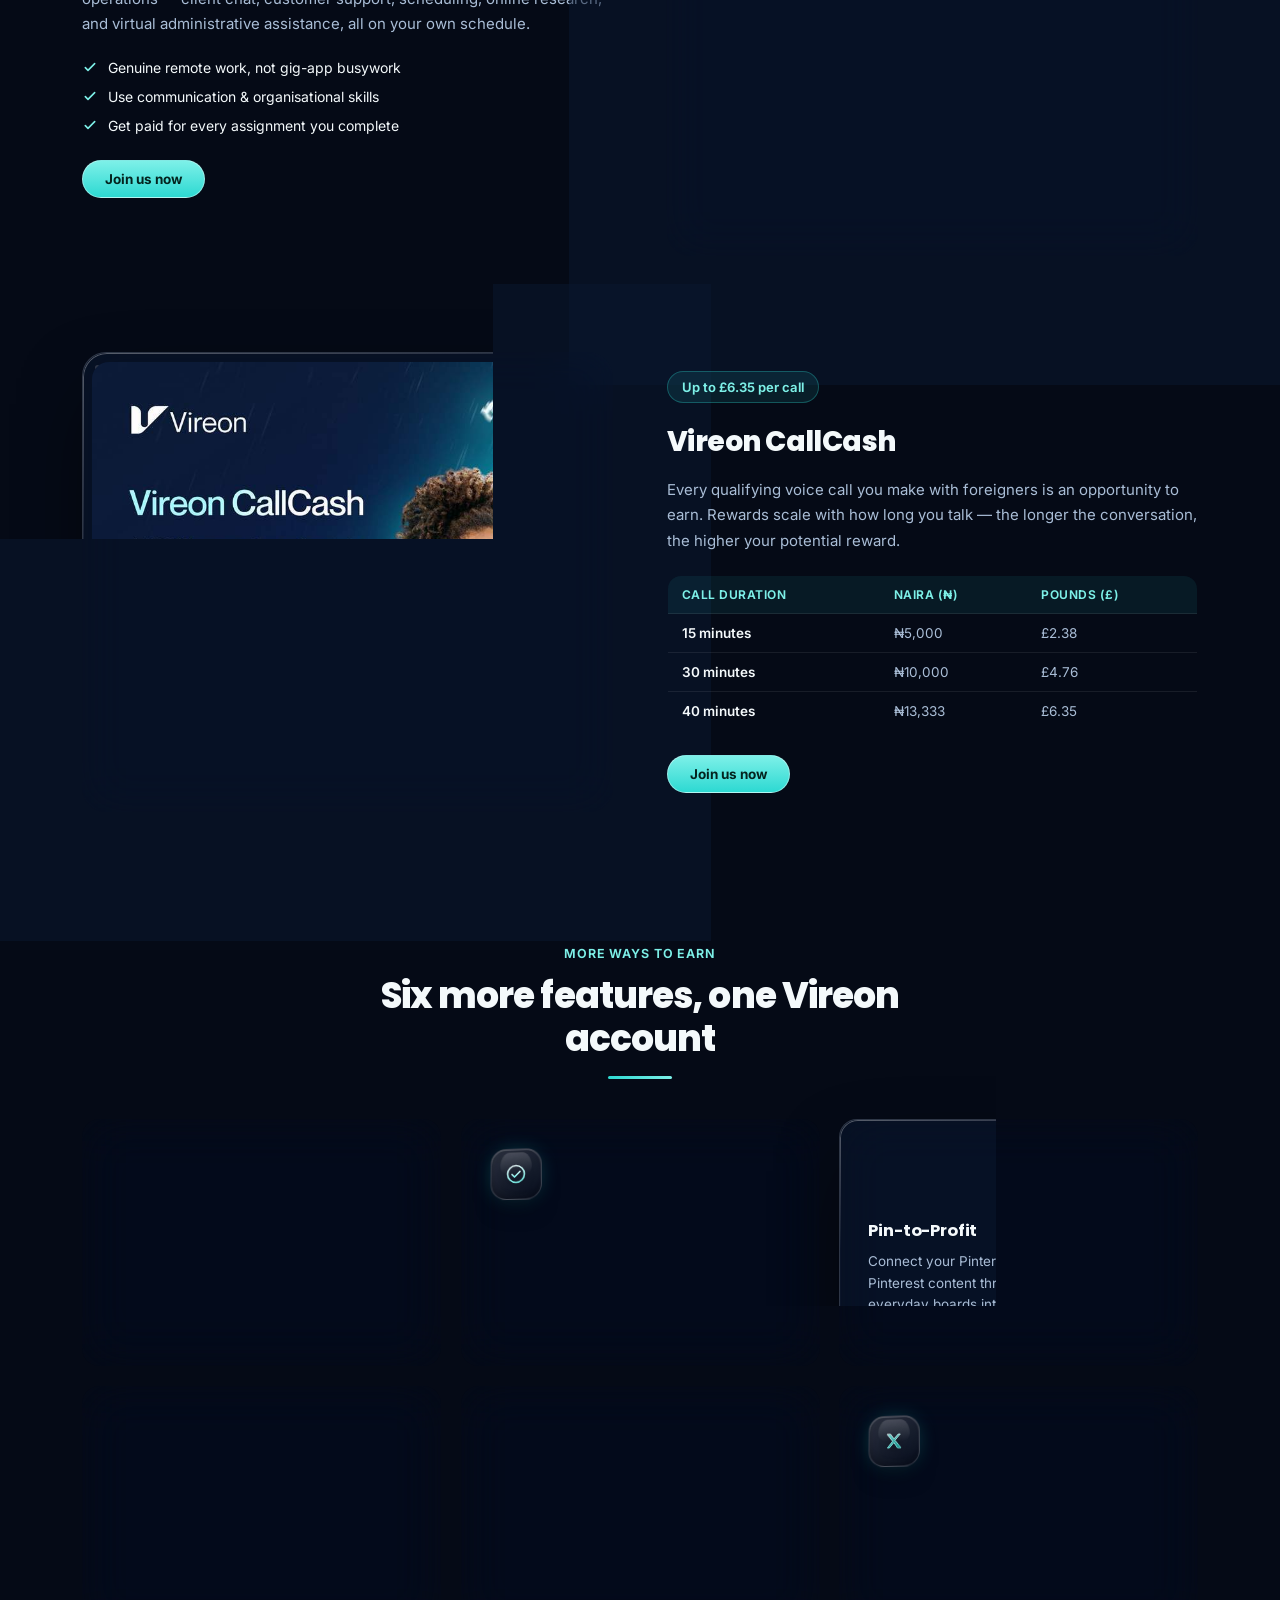
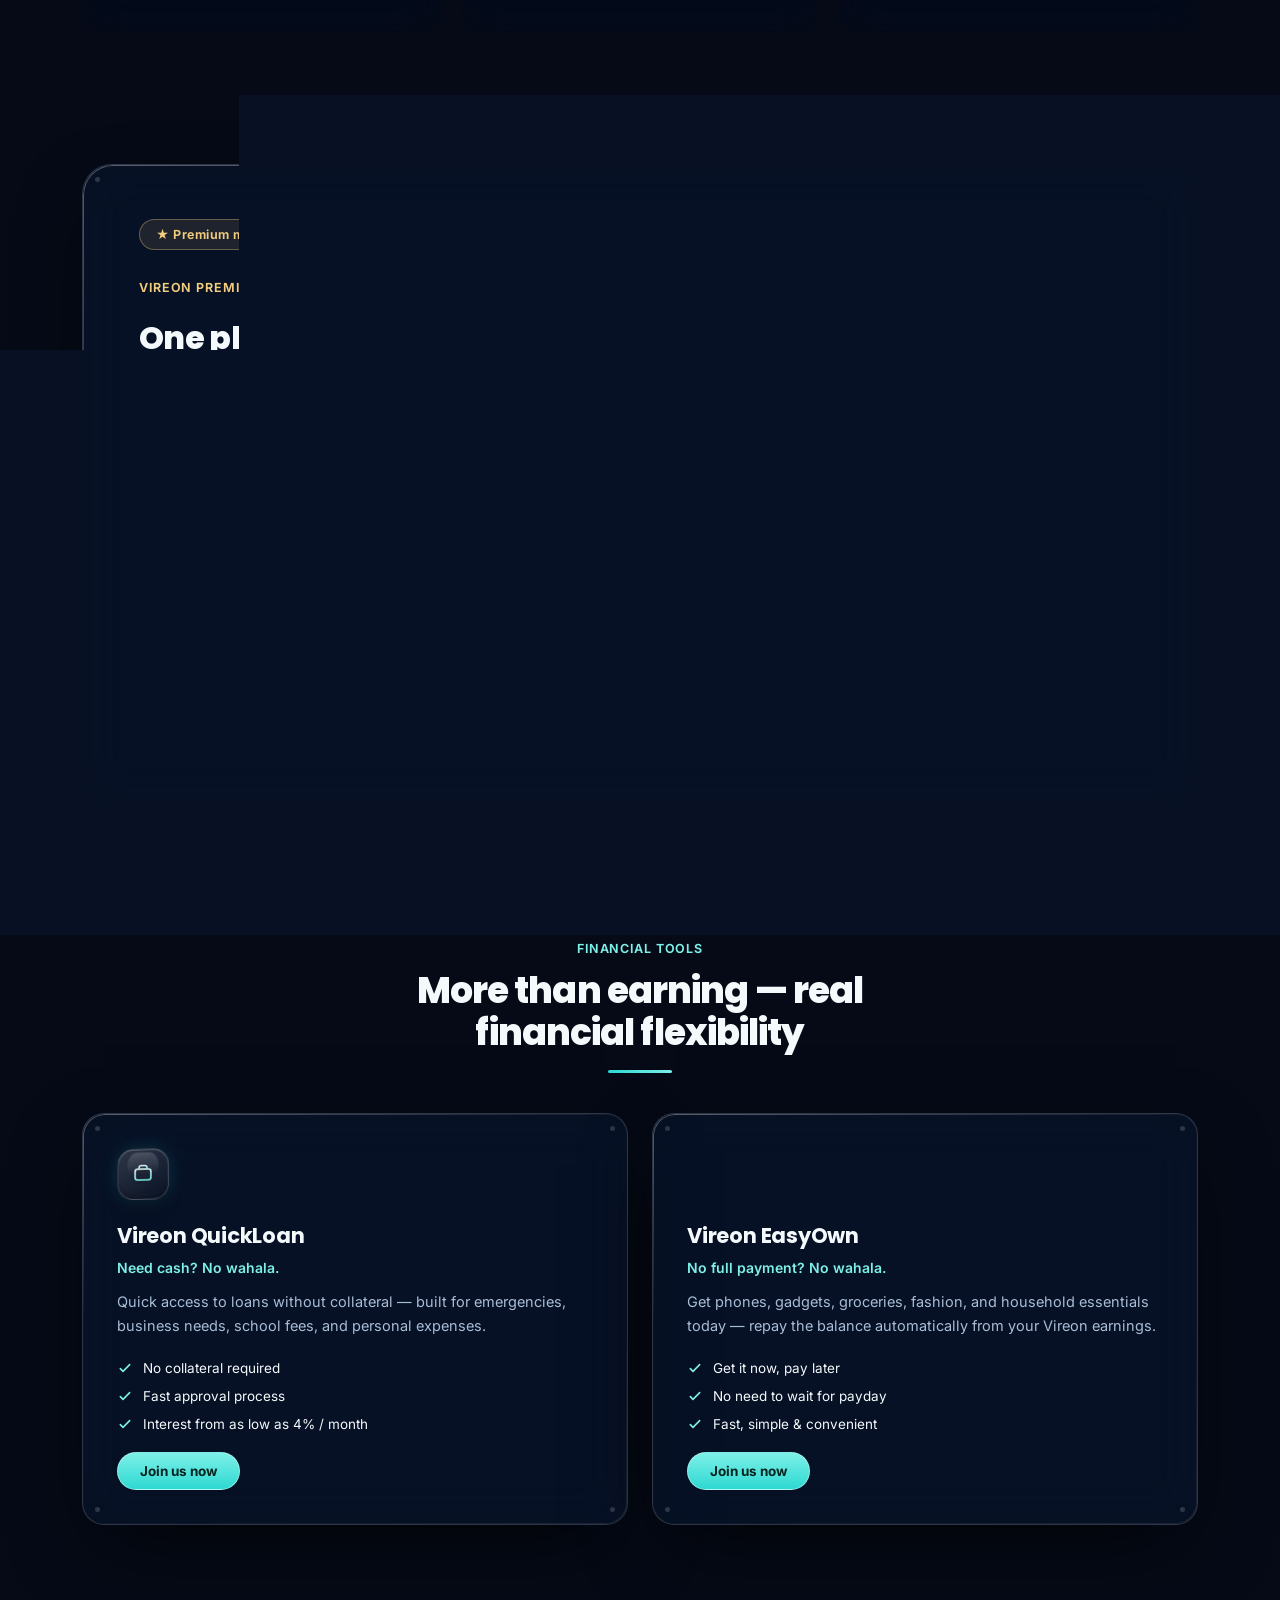
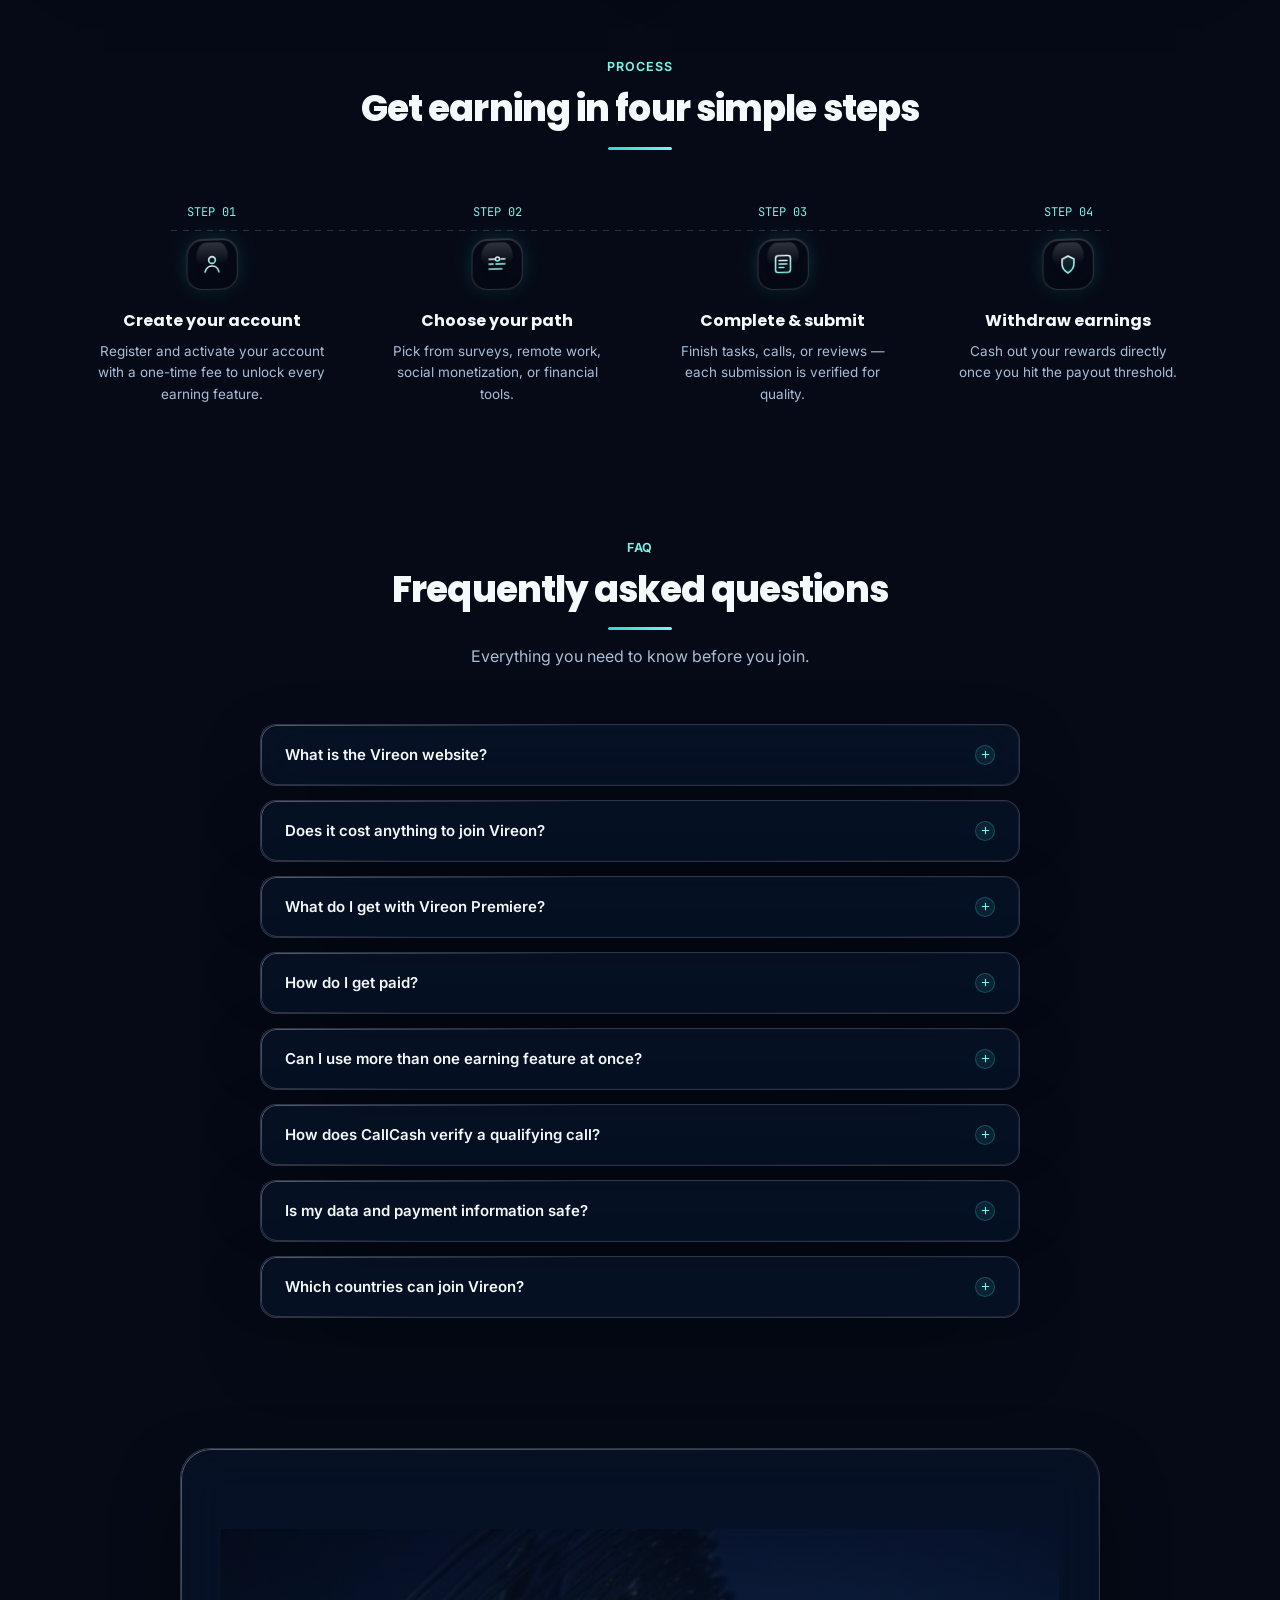
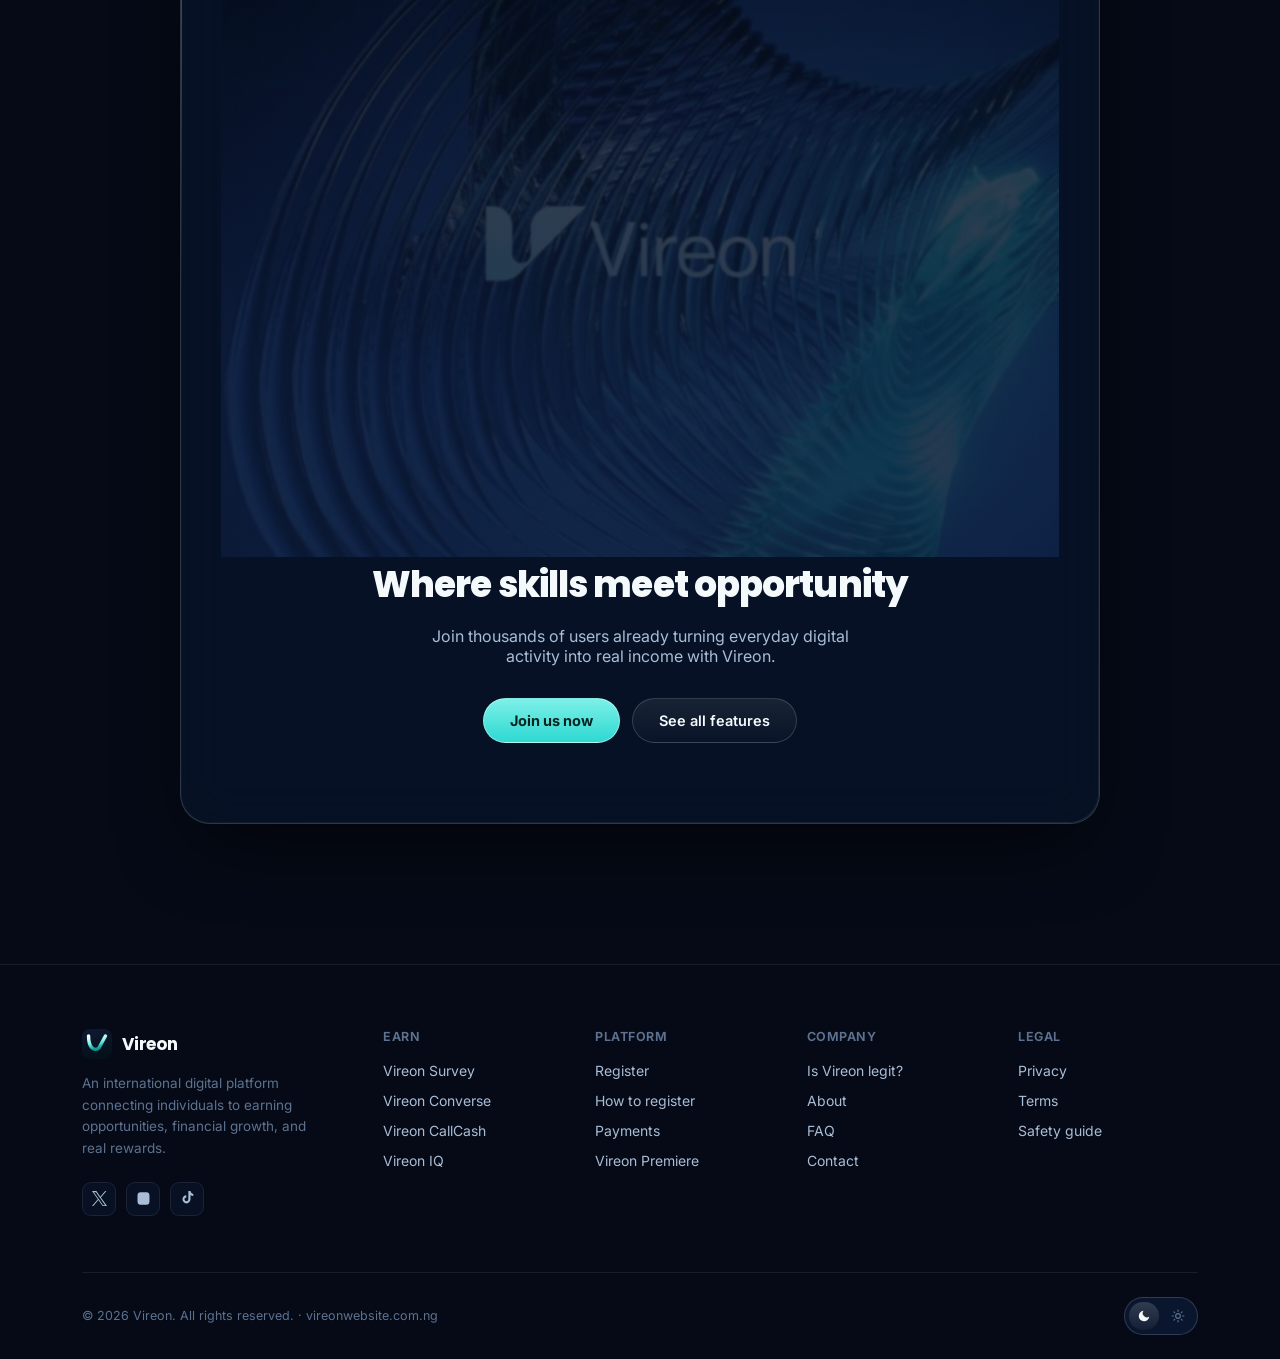
==== commit 66697910: "Add Meta Pixel to index, start, register, signup, and payments pages Same page scope used for the Ti" ====
--- a/index.html
+++ b/index.html
@@ -1,6 +1,24 @@
 <!DOCTYPE html>
 <html lang="en">
 <head>
+<!-- Meta Pixel Code -->
+<script>
+!function(f,b,e,v,n,t,s)
+{if(f.fbq)return;n=f.fbq=function(){n.callMethod?
+n.callMethod.apply(n,arguments):n.queue.push(arguments)};
+if(!f._fbq)f._fbq=n;n.push=n;n.loaded=!0;n.version='2.0';
+n.queue=[];t=b.createElement(e);t.async=!0;
+t.src=v;s=b.getElementsByTagName(e)[0];
+s.parentNode.insertBefore(t,s)}(window, document,'script',
+'https://connect.facebook.net/en_US/fbevents.js');
+fbq('init', '27363594759976406');
+fbq('track', 'PageView');
+</script>
+<noscript><img height="1" width="1" style="display:none"
+src="https://www.facebook.com/tr?id=27363594759976406&ev=PageView&noscript=1"
+/></noscript>
+<!-- End Meta Pixel Code -->
+
 <meta charset="UTF-8" />
 <meta name="viewport" content="width=device-width, initial-scale=1, viewport-fit=cover" />
 <meta name="format-detection" content="telephone=no" />
